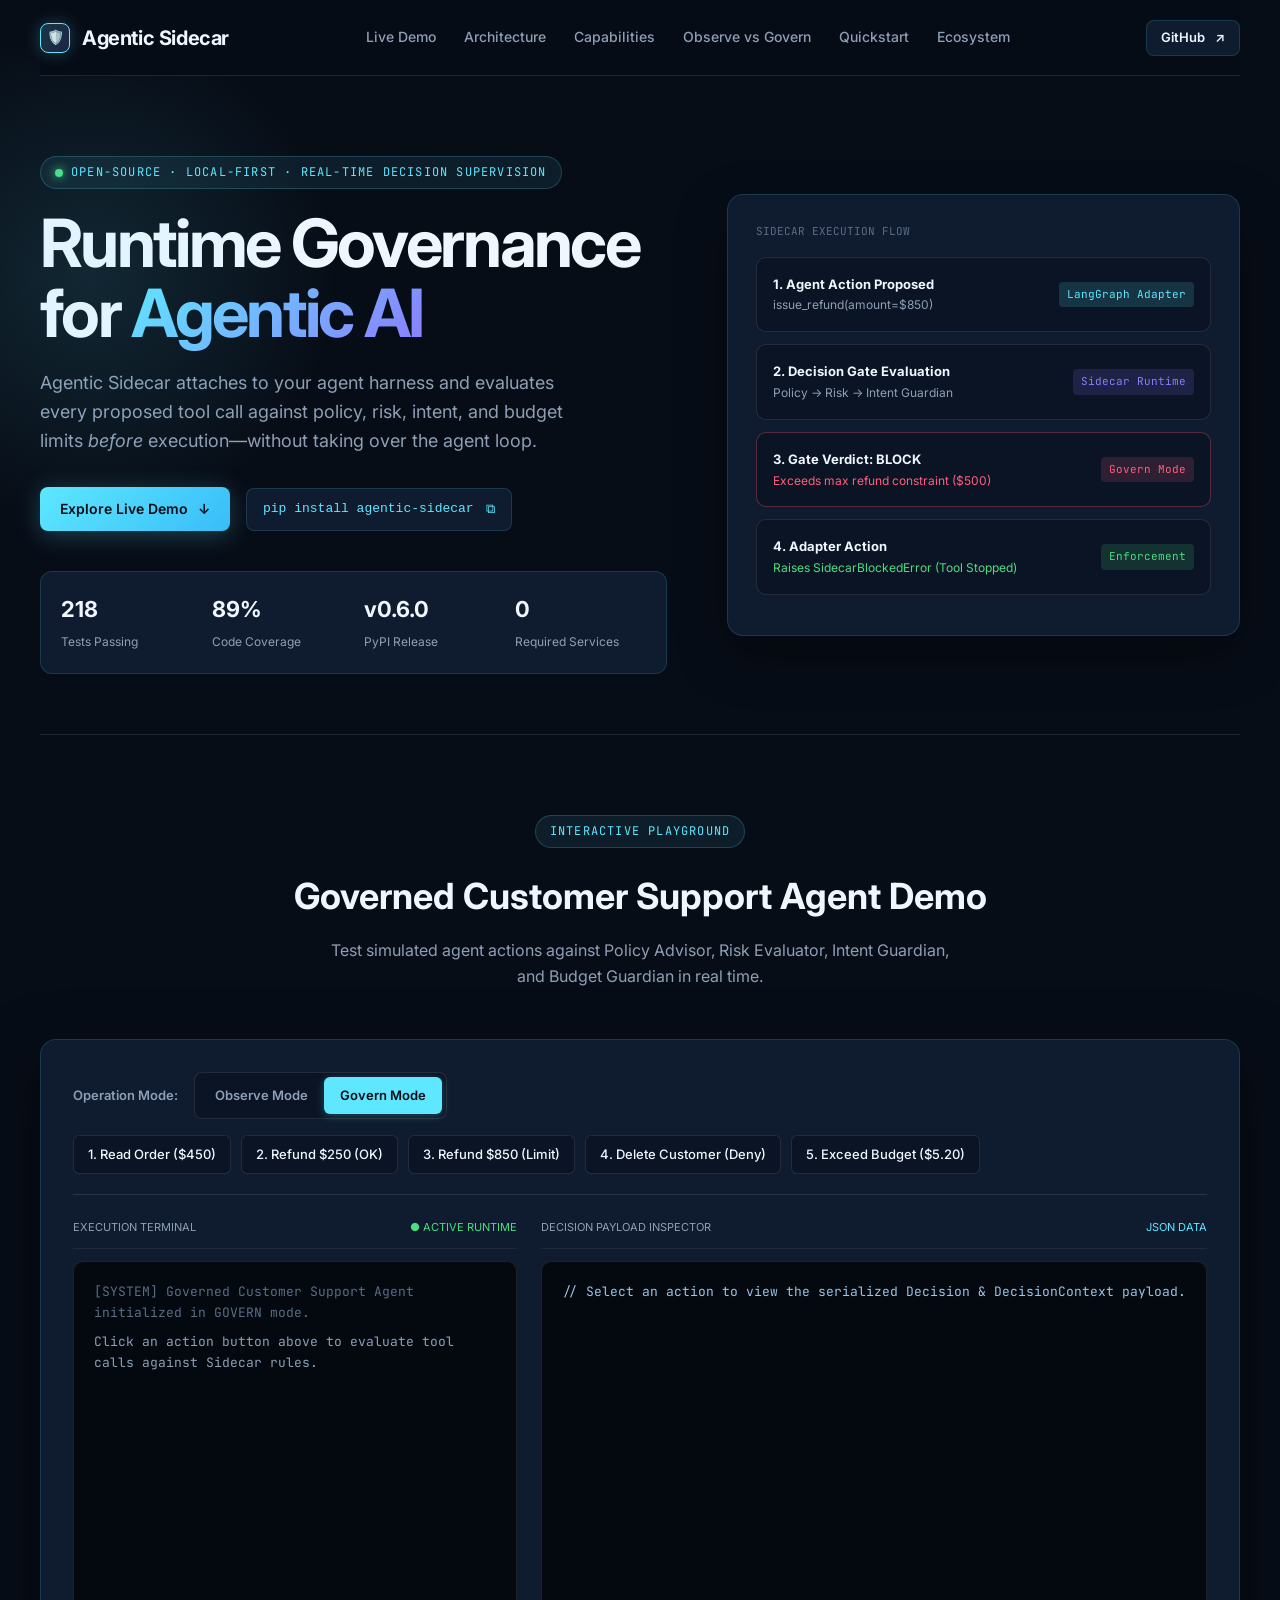
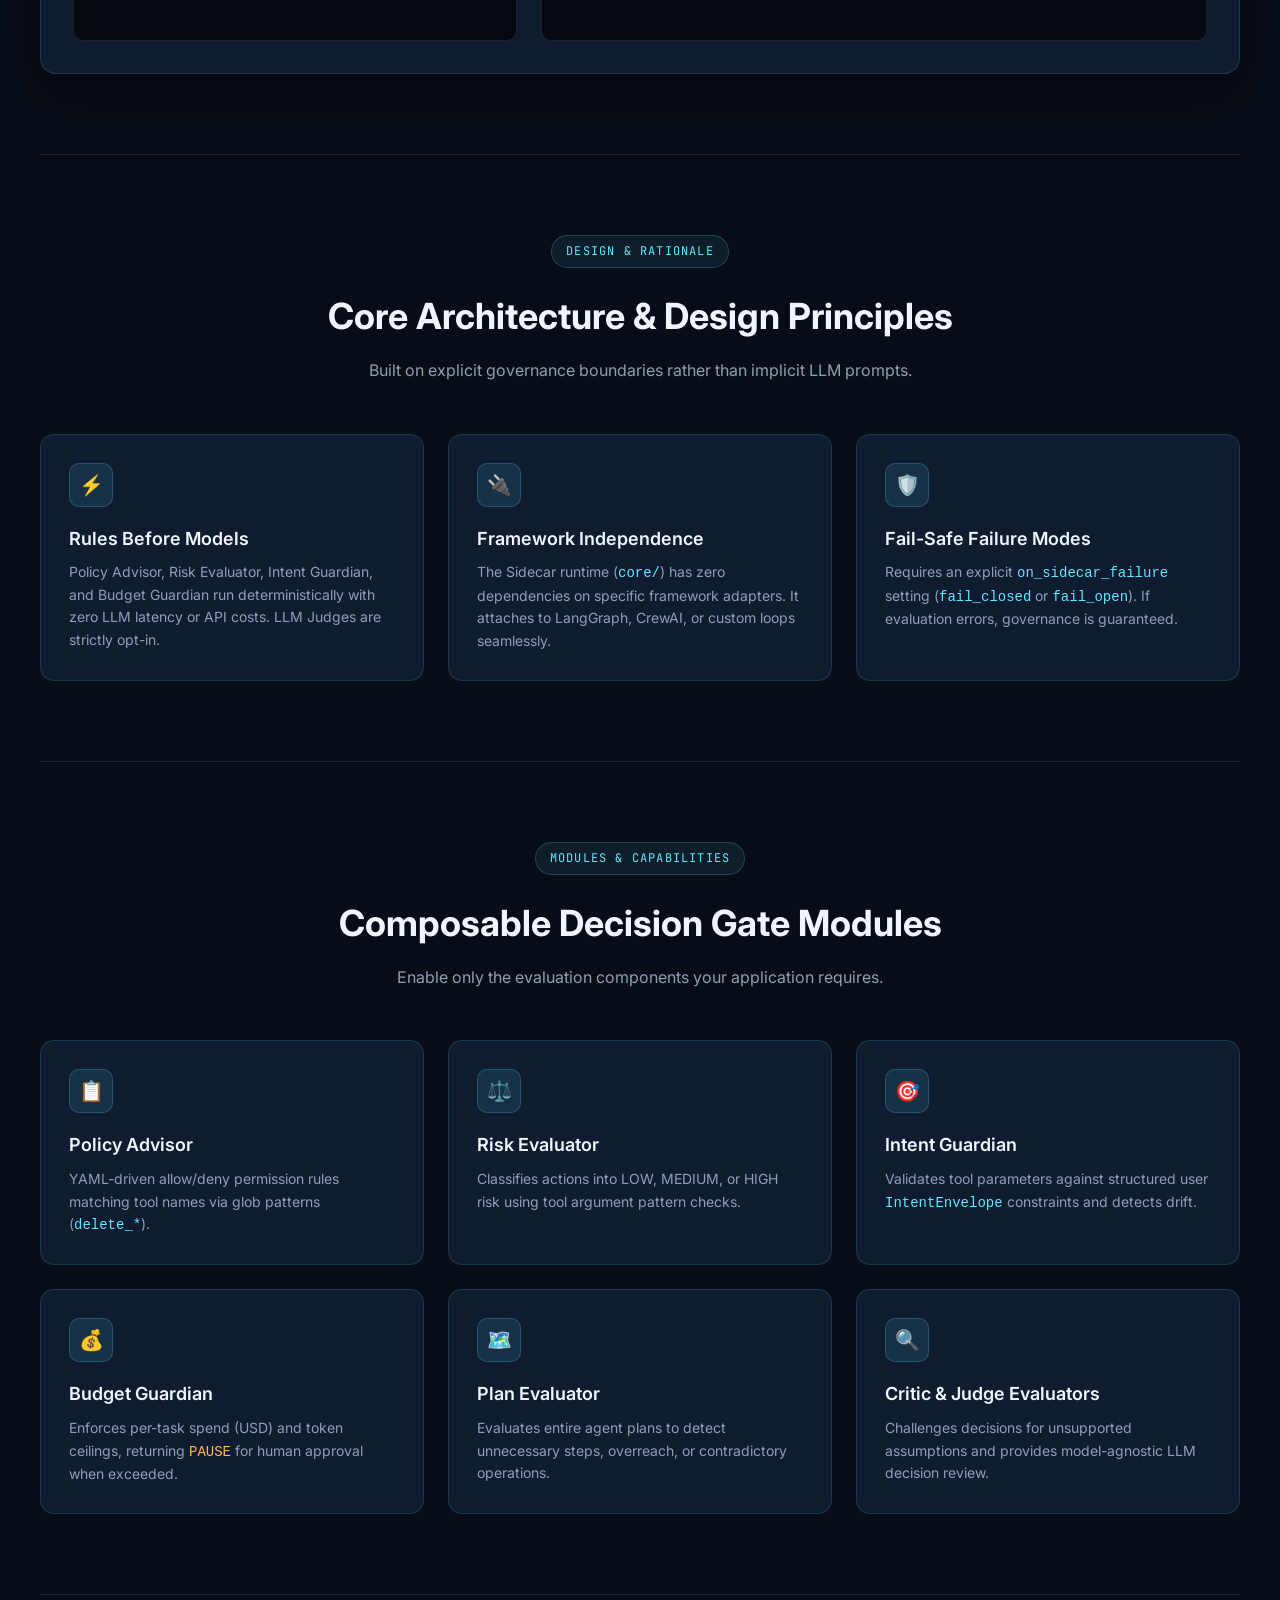
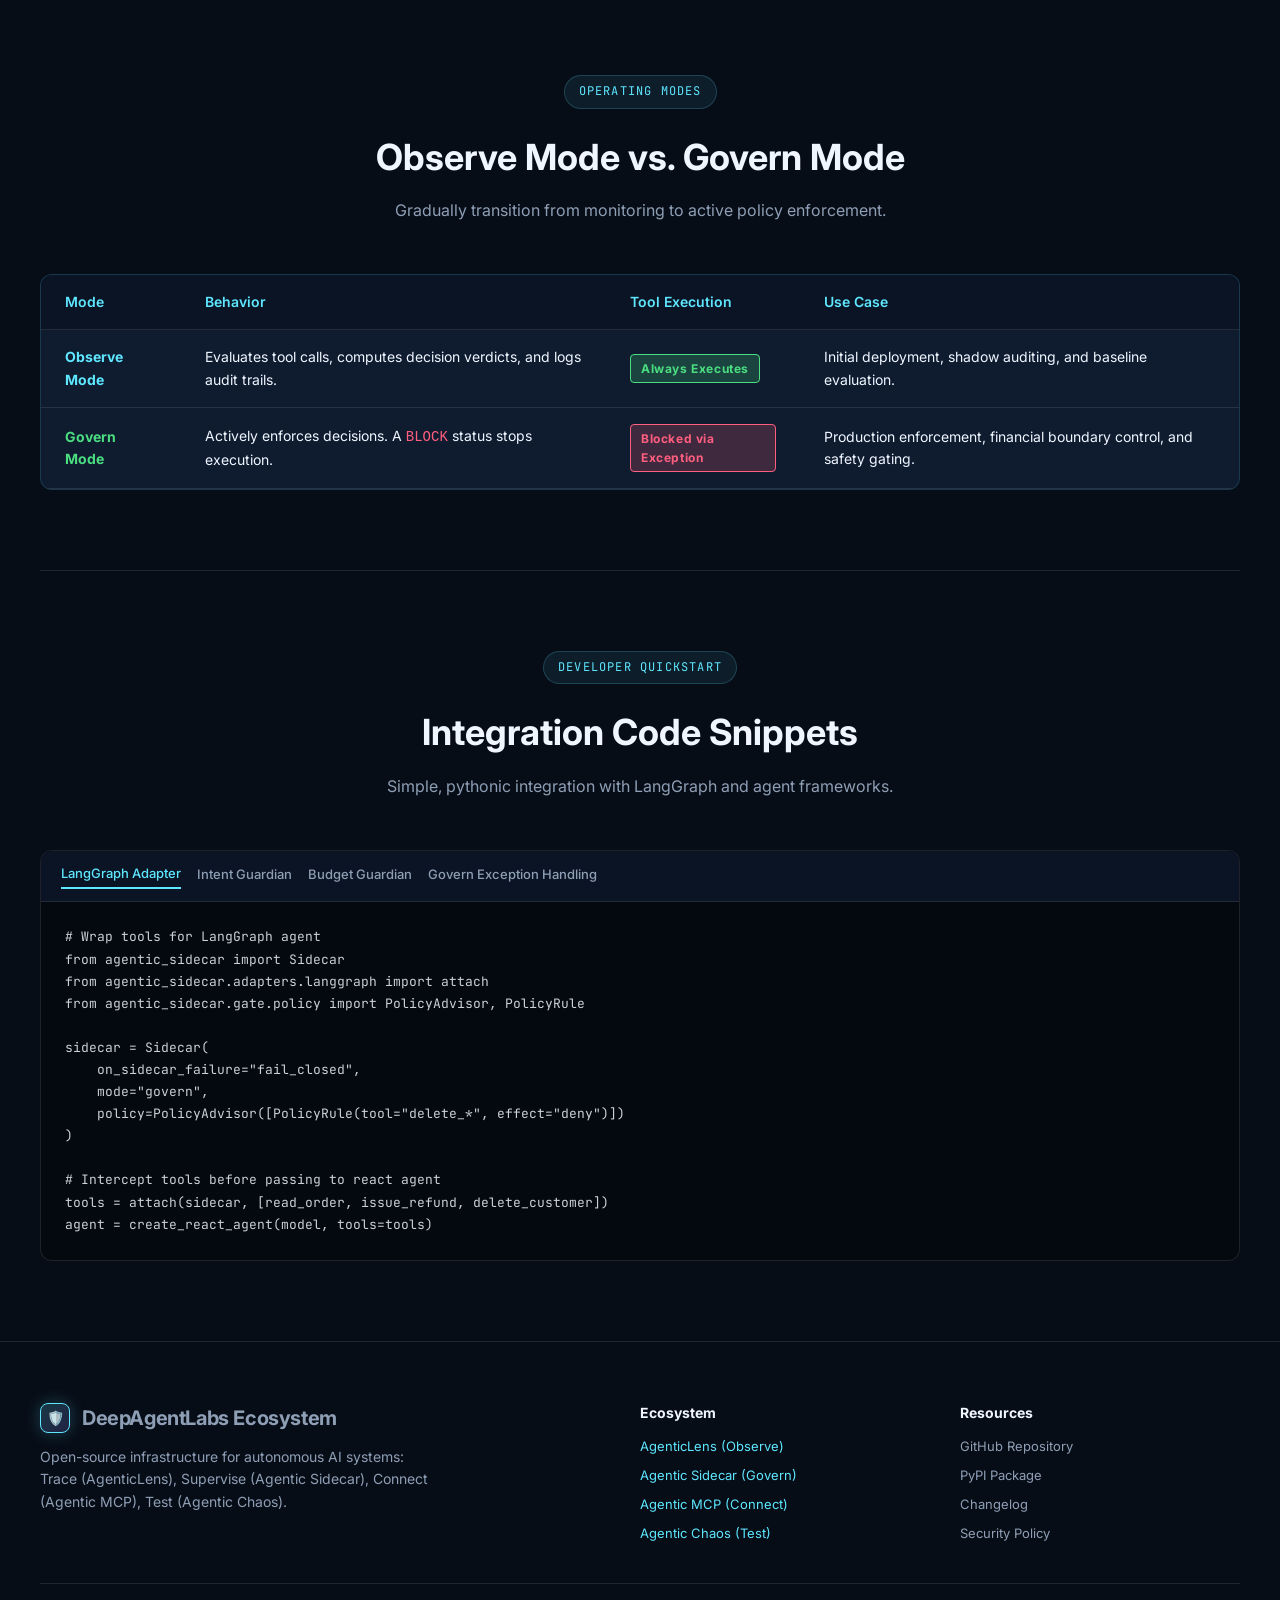
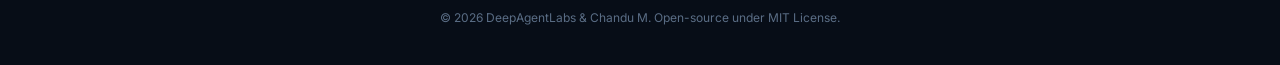
==== index.html @ 5676b648 "Add Governed Customer Support Agent use case and GitHub Pages interactive site" ====
<!DOCTYPE html>
<html lang="en">
<head>
  <meta charset="utf-8">
  <meta name="viewport" content="width=device-width, initial-scale=1">
  <meta name="description" content="Companion intelligence and real-time decision supervision layer for autonomous AI agents.">
  <meta property="og:title" content="Agentic Sidecar — Runtime Governance for AI Agents">
  <meta property="og:description" content="Evaluate agent decisions against policy, risk, intent, and budget limits before execution.">
  <title>Agentic Sidecar — Runtime Governance for AI Agents</title>
  <link rel="preconnect" href="https://fonts.googleapis.com">
  <link rel="preconnect" href="https://fonts.gstatic.com" crossorigin>
  <link href="https://fonts.googleapis.com/css2?family=Inter:wght@400;500;600;700;800&family=JetBrains+Mono:wght@400;500;600&display=swap" rel="stylesheet">
  <link rel="stylesheet" href="site.css">
</head>
<body>

  <!-- Navigation Bar -->
  <header class="nav shell">
    <a class="brand" href="#top">
      <span class="brand-mark"></span>
      Agentic Sidecar
    </a>
    <nav class="nav-links" aria-label="Main navigation">
      <a href="#playground">Live Demo</a>
      <a href="#architecture">Architecture</a>
      <a href="#modules">Capabilities</a>
      <a href="#modes">Observe vs Govern</a>
      <a href="#quickstart">Quickstart</a>
      <a href="#ecosystem">Ecosystem</a>
    </nav>
    <a class="button button-small button-ghost" href="https://github.com/CHANDU-M05/agentic-sidecar" target="_blank" rel="noopener">
      GitHub <span>↗</span>
    </a>
  </header>

  <!-- Hero Section -->
  <section class="hero shell" id="top">
    <div class="hero-copy">
      <div class="eyebrow">
        <span class="live-dot"></span> Open-source · Local-first · Real-time Decision Supervision
      </div>
      <h1>Runtime Governance for <span>Agentic AI</span></h1>
      <p class="hero-lead">
        Agentic Sidecar attaches to your agent harness and evaluates every proposed tool call against policy, risk, intent, and budget limits <em>before</em> execution—without taking over the agent loop.
      </p>
      <div class="hero-actions">
        <a class="button button-primary" href="#playground">Explore Live Demo <span>↓</span></a>
        <button class="copy-command" id="copy-install" title="Copy install command">
          <code>pip install agentic-sidecar</code>
          <span>⧉</span>
        </button>
      </div>
      <div class="hero-stats">
        <div class="stat-item">
          <strong>218</strong>
          <span>Tests Passing</span>
        </div>
        <div class="stat-item">
          <strong>89%</strong>
          <span>Code Coverage</span>
        </div>
        <div class="stat-item">
          <strong>v0.6.0</strong>
          <span>PyPI Release</span>
        </div>
        <div class="stat-item">
          <strong>0</strong>
          <span>Required Services</span>
        </div>
      </div>
    </div>

    <!-- Hero Architecture Box -->
    <div class="hero-visual" aria-label="Sidecar Decision Pipeline">
      <div style="font-size: 11px; text-transform: uppercase; color: var(--text-dim); margin-bottom: 16px; font-family: var(--font-mono);">
        Sidecar Execution Flow
      </div>
      <div class="pipeline-box">
        <div><strong>1. Agent Action Proposed</strong><br><span style="color: var(--text-muted); font-size: 12px;">issue_refund(amount=$850)</span></div>
        <span class="tag tag-blue">LangGraph Adapter</span>
      </div>
      <div class="pipeline-box">
        <div><strong>2. Decision Gate Evaluation</strong><br><span style="color: var(--text-muted); font-size: 12px;">Policy → Risk → Intent Guardian</span></div>
        <span class="tag tag-purple">Sidecar Runtime</span>
      </div>
      <div class="pipeline-box" style="border-color: rgba(255,94,126,0.3);">
        <div><strong>3. Gate Verdict: BLOCK</strong><br><span style="color: var(--red); font-size: 12px;">Exceeds max refund constraint ($500)</span></div>
        <span class="tag tag-red">Govern Mode</span>
      </div>
      <div class="pipeline-box">
        <div><strong>4. Adapter Action</strong><br><span style="color: var(--green); font-size: 12px;">Raises SidecarBlockedError (Tool Stopped)</span></div>
        <span class="tag tag-green">Enforcement</span>
      </div>
    </div>
  </section>

  <!-- Interactive Demo Section -->
  <section class="section shell" id="playground">
    <div class="section-header">
      <div class="eyebrow">Interactive Playground</div>
      <h2 class="section-title">Governed Customer Support Agent Demo</h2>
      <p class="section-subtitle">Test simulated agent actions against Policy Advisor, Risk Evaluator, Intent Guardian, and Budget Guardian in real time.</p>
    </div>

    <div class="demo-card">
      <div class="demo-controls">
        <div>
          <span style="font-size: 13px; font-weight: 600; color: var(--text-muted); margin-right: 12px;">Operation Mode:</span>
          <div class="mode-toggle">
            <button class="mode-btn" id="mode-observe">Observe Mode</button>
            <button class="mode-btn active" id="mode-govern">Govern Mode</button>
          </div>
        </div>
        <div class="action-buttons">
          <button class="act-btn" data-action="read_order">1. Read Order ($450)</button>
          <button class="act-btn" data-action="refund_250">2. Refund $250 (OK)</button>
          <button class="act-btn" data-action="refund_850">3. Refund $850 (Limit)</button>
          <button class="act-btn" data-action="delete_customer">4. Delete Customer (Deny)</button>
          <button class="act-btn" data-action="over_budget">5. Exceed Budget ($5.20)</button>
        </div>
      </div>

      <div class="demo-grid">
        <!-- Console Output -->
        <div>
          <div class="console-header">
            <span>Execution Terminal</span>
            <span style="color: var(--green);">● Active Runtime</span>
          </div>
          <div class="console-box" id="demo-console">
            <div style="color: var(--text-dim); margin-bottom: 8px;">[SYSTEM] Governed Customer Support Agent initialized in GOVERN mode.</div>
            <div style="color: var(--text-muted); margin-bottom: 8px;">Click an action button above to evaluate tool calls against Sidecar rules.</div>
          </div>
        </div>

        <!-- JSON Context Inspector -->
        <div>
          <div class="console-header">
            <span>Decision Payload Inspector</span>
            <span style="color: var(--cyan);">JSON Data</span>
          </div>
          <pre class="console-box" id="json-console" style="color: #9ec1e6;">// Select an action to view the serialized Decision & DecisionContext payload.</pre>
        </div>
      </div>
    </div>
  </section>

  <!-- Architecture Section -->
  <section class="section shell" id="architecture">
    <div class="section-header">
      <div class="eyebrow">Design & Rationale</div>
      <h2 class="section-title">Core Architecture & Design Principles</h2>
      <p class="section-subtitle">Built on explicit governance boundaries rather than implicit LLM prompts.</p>
    </div>

    <div class="grid-3">
      <div class="feature-card">
        <div class="card-icon">⚡</div>
        <h3>Rules Before Models</h3>
        <p>Policy Advisor, Risk Evaluator, Intent Guardian, and Budget Guardian run deterministically with zero LLM latency or API costs. LLM Judges are strictly opt-in.</p>
      </div>

      <div class="feature-card">
        <div class="card-icon">🔌</div>
        <h3>Framework Independence</h3>
        <p>The Sidecar runtime (<code style="color:var(--cyan)">core/</code>) has zero dependencies on specific framework adapters. It attaches to LangGraph, CrewAI, or custom loops seamlessly.</p>
      </div>

      <div class="feature-card">
        <div class="card-icon">🛡️</div>
        <h3>Fail-Safe Failure Modes</h3>
        <p>Requires an explicit <code style="color:var(--cyan)">on_sidecar_failure</code> setting (<code style="color:var(--cyan)">fail_closed</code> or <code style="color:var(--cyan)">fail_open</code>). If evaluation errors, governance is guaranteed.</p>
      </div>
    </div>
  </section>

  <!-- Capabilities Section -->
  <section class="section shell" id="modules">
    <div class="section-header">
      <div class="eyebrow">Modules & Capabilities</div>
      <h2 class="section-title">Composable Decision Gate Modules</h2>
      <p class="section-subtitle">Enable only the evaluation components your application requires.</p>
    </div>

    <div class="grid-3">
      <div class="feature-card">
        <div class="card-icon">📋</div>
        <h3>Policy Advisor</h3>
        <p>YAML-driven allow/deny permission rules matching tool names via glob patterns (<code style="color:var(--cyan)">delete_*</code>).</p>
      </div>

      <div class="feature-card">
        <div class="card-icon">⚖️</div>
        <h3>Risk Evaluator</h3>
        <p>Classifies actions into LOW, MEDIUM, or HIGH risk using tool argument pattern checks.</p>
      </div>

      <div class="feature-card">
        <div class="card-icon">🎯</div>
        <h3>Intent Guardian</h3>
        <p>Validates tool parameters against structured user <code style="color:var(--cyan)">IntentEnvelope</code> constraints and detects drift.</p>
      </div>

      <div class="feature-card">
        <div class="card-icon">💰</div>
        <h3>Budget Guardian</h3>
        <p>Enforces per-task spend (USD) and token ceilings, returning <code style="color:var(--amber)">PAUSE</code> for human approval when exceeded.</p>
      </div>

      <div class="feature-card">
        <div class="card-icon">🗺️</div>
        <h3>Plan Evaluator</h3>
        <p>Evaluates entire agent plans to detect unnecessary steps, overreach, or contradictory operations.</p>
      </div>

      <div class="feature-card">
        <div class="card-icon">🔍</div>
        <h3>Critic & Judge Evaluators</h3>
        <p>Challenges decisions for unsupported assumptions and provides model-agnostic LLM decision review.</p>
      </div>
    </div>
  </section>

  <!-- Observe vs Govern Modes -->
  <section class="section shell" id="modes">
    <div class="section-header">
      <div class="eyebrow">Operating Modes</div>
      <h2 class="section-title">Observe Mode vs. Govern Mode</h2>
      <p class="section-subtitle">Gradually transition from monitoring to active policy enforcement.</p>
    </div>

    <div class="table-wrapper">
      <table>
        <thead>
          <tr>
            <th>Mode</th>
            <th>Behavior</th>
            <th>Tool Execution</th>
            <th>Use Case</th>
          </tr>
        </thead>
        <tbody>
          <tr>
            <td><strong style="color: var(--cyan);">Observe Mode</strong></td>
            <td>Evaluates tool calls, computes decision verdicts, and logs audit trails.</td>
            <td><span class="verdict-badge badge-allow">Always Executes</span></td>
            <td>Initial deployment, shadow auditing, and baseline evaluation.</td>
          </tr>
          <tr>
            <td><strong style="color: var(--green);">Govern Mode</strong></td>
            <td>Actively enforces decisions. A <code style="color:var(--red)">BLOCK</code> status stops execution.</td>
            <td><span class="verdict-badge badge-block">Blocked via Exception</span></td>
            <td>Production enforcement, financial boundary control, and safety gating.</td>
          </tr>
        </tbody>
      </table>
    </div>
  </section>

  <!-- Quickstart & API Code -->
  <section class="section shell" id="quickstart">
    <div class="section-header">
      <div class="eyebrow">Developer Quickstart</div>
      <h2 class="section-title">Integration Code Snippets</h2>
      <p class="section-subtitle">Simple, pythonic integration with LangGraph and agent frameworks.</p>
    </div>

    <div class="code-box">
      <div class="code-header">
        <button class="tab-btn active" data-tab="langgraph">LangGraph Adapter</button>
        <button class="tab-btn" data-tab="intent">Intent Guardian</button>
        <button class="tab-btn" data-tab="budget">Budget Guardian</button>
        <button class="tab-btn" data-tab="govern">Govern Exception Handling</button>
      </div>
      <pre class="code-content" id="code-display"># Wrap tools for LangGraph agent
from agentic_sidecar import Sidecar
from agentic_sidecar.adapters.langgraph import attach
from agentic_sidecar.gate.policy import PolicyAdvisor, PolicyRule

sidecar = Sidecar(
    on_sidecar_failure="fail_closed",
    mode="govern",
    policy=PolicyAdvisor([PolicyRule(tool="delete_*", effect="deny")])
)

# Intercept tools before passing to react agent
tools = attach(sidecar, [read_order, issue_refund, delete_customer])
agent = create_react_agent(model, tools=tools)</pre>
    </div>
  </section>

  <!-- DeepAgentLabs Ecosystem & Footer -->
  <footer id="ecosystem">
    <div class="shell">
      <div class="footer-grid">
        <div>
          <div class="brand" style="margin-bottom: 12px;">
            <span class="brand-mark"></span> DeepAgentLabs Ecosystem
          </div>
          <p style="color: var(--text-muted); font-size: 14px; max-width: 400px;">
            Open-source infrastructure for autonomous AI systems: Trace (AgenticLens), Supervise (Agentic Sidecar), Connect (Agentic MCP), Test (Agentic Chaos).
          </p>
        </div>
        <div>
          <h4 style="color: var(--text); margin-bottom: 12px;">Ecosystem</h4>
          <ul style="list-style: none; display: grid; gap: 8px; font-size: 13px;">
            <li><a href="https://github.com/DeepAgentLabs/agenticlens" style="color: var(--cyan);">AgenticLens (Observe)</a></li>
            <li><a href="https://github.com/DeepAgentLabs/agentic-sidecar" style="color: var(--cyan);">Agentic Sidecar (Govern)</a></li>
            <li><a href="https://github.com/DeepAgentLabs/mcp-server" style="color: var(--cyan);">Agentic MCP (Connect)</a></li>
            <li><a href="https://github.com/DeepAgentLabs/agentic-chaos" style="color: var(--cyan);">Agentic Chaos (Test)</a></li>
          </ul>
        </div>
        <div>
          <h4 style="color: var(--text); margin-bottom: 12px;">Resources</h4>
          <ul style="list-style: none; display: grid; gap: 8px; font-size: 13px;">
            <li><a href="https://github.com/CHANDU-M05/agentic-sidecar">GitHub Repository</a></li>
            <li><a href="https://pypi.org/project/agentic-sidecar/">PyPI Package</a></li>
            <li><a href="https://github.com/CHANDU-M05/agentic-sidecar/blob/main/CHANGELOG.md">Changelog</a></li>
            <li><a href="https://github.com/CHANDU-M05/agentic-sidecar/blob/main/SECURITY.md">Security Policy</a></li>
          </ul>
        </div>
      </div>
      <div style="border-top: 1px solid var(--line); padding-top: 24px; text-align: center; font-size: 12px; color: var(--text-dim);">
        © 2026 DeepAgentLabs & Chandu M. Open-source under MIT License.
      </div>
    </div>
  </footer>

  <script src="site.js"></script>
</body>
</html>
---- site.css ----
:root {
  --bg: #070d17;
  --bg-subtle: #0b1424;
  --panel: #0f1c30;
  --panel-hover: #15253f;
  --panel-border: rgba(94, 231, 255, 0.14);
  --line: rgba(255, 255, 255, 0.1);
  --text: #f0f6ff;
  --text-muted: #8e9fb5;
  --text-dim: #5a6d85;
  
  --cyan: #5ee7ff;
  --violet: #8b7cff;
  --green: #4ade80;
  --red: #ff5e7e;
  --amber: #ffb84d;
  
  --cyan-glow: rgba(94, 231, 255, 0.25);
  --green-glow: rgba(74, 222, 128, 0.25);
  --red-glow: rgba(255, 94, 126, 0.25);
  --amber-glow: rgba(255, 184, 77, 0.25);

  --font-sans: 'Inter', -apple-system, BlinkMacSystemFont, "Segoe UI", Roboto, sans-serif;
  --font-mono: 'JetBrains Mono', 'Fira Code', Consolas, monospace;
}

* { box-sizing: border-box; margin: 0; padding: 0; }
html { scroll-behavior: smooth; }
body {
  background: var(--bg);
  color: var(--text);
  font-family: var(--font-sans);
  line-height: 1.6;
  overflow-x: hidden;
}

a { color: inherit; text-decoration: none; }
button { font: inherit; cursor: pointer; border: none; background: none; }

.shell {
  width: min(1200px, calc(100% - 40px));
  margin-inline: auto;
}

/* Header & Navigation */
.nav {
  height: 76px;
  display: flex;
  align-items: center;
  justify-content: space-between;
  position: sticky;
  top: 0;
  z-index: 100;
  backdrop-filter: blur(16px);
  background: rgba(7, 13, 23, 0.82);
  border-bottom: 1px solid var(--line);
}

.brand {
  display: inline-flex;
  align-items: center;
  gap: 12px;
  font-size: 20px;
  font-weight: 700;
  letter-spacing: -0.02em;
}

.brand-mark {
  width: 30px;
  height: 30px;
  display: grid;
  place-items: center;
  position: relative;
  background: linear-gradient(135deg, rgba(94,231,255,0.2), rgba(139,124,255,0.2));
  border-radius: 8px;
  border: 1px solid var(--cyan);
  box-shadow: 0 0 16px var(--cyan-glow);
}

.brand-mark::after {
  content: '🛡️';
  font-size: 14px;
}

.nav-links {
  display: flex;
  gap: 28px;
  color: var(--text-muted);
  font-size: 14px;
  font-weight: 500;
}
.nav-links a { transition: color 0.2s; }
.nav-links a:hover { color: var(--cyan); }

.button {
  border: 1px solid var(--panel-border);
  border-radius: 8px;
  min-height: 44px;
  padding: 0 20px;
  display: inline-flex;
  align-items: center;
  justify-content: center;
  gap: 10px;
  font-weight: 600;
  font-size: 14px;
  transition: all 0.2s ease;
}
.button:hover {
  transform: translateY(-2px);
  border-color: var(--cyan);
  box-shadow: 0 4px 20px rgba(94, 231, 255, 0.15);
}
.button-small { min-height: 36px; padding: 0 14px; font-size: 13px; }
.button-primary {
  color: #050b14;
  background: linear-gradient(135deg, var(--cyan), #38bdf8);
  border: none;
  box-shadow: 0 4px 24px var(--cyan-glow);
}
.button-ghost { background: var(--panel); color: var(--text); }

/* Hero Section */
.hero {
  padding-block: 80px 60px;
  display: grid;
  grid-template-columns: 1.1fr 0.9fr;
  gap: 60px;
  align-items: center;
  position: relative;
}

.hero::before {
  content: "";
  position: absolute;
  width: 500px;
  height: 500px;
  left: -200px;
  top: -50px;
  background: radial-gradient(circle, rgba(94, 231, 255, 0.12) 0%, transparent 70%);
  pointer-events: none;
}

.eyebrow {
  display: inline-flex;
  align-items: center;
  gap: 8px;
  color: var(--cyan);
  font-family: var(--font-mono);
  font-size: 12px;
  letter-spacing: 0.1em;
  text-transform: uppercase;
  background: rgba(94, 231, 255, 0.08);
  padding: 6px 14px;
  border-radius: 20px;
  border: 1px solid rgba(94, 231, 255, 0.2);
  margin-bottom: 20px;
}

.live-dot {
  width: 8px;
  height: 8px;
  border-radius: 50%;
  background: var(--green);
  box-shadow: 0 0 10px var(--green);
}

h1 {
  font-size: clamp(42px, 5.2vw, 68px);
  line-height: 1.05;
  letter-spacing: -0.04em;
  font-weight: 700;
  margin-bottom: 20px;
}

h1 span {
  background: linear-gradient(135deg, var(--cyan), var(--violet));
  -webkit-background-clip: text;
  -webkit-text-fill-color: transparent;
}

.hero-lead {
  font-size: 18px;
  color: var(--text-muted);
  margin-bottom: 32px;
  max-width: 560px;
}

.hero-actions {
  display: flex;
  align-items: center;
  gap: 16px;
  margin-bottom: 40px;
  flex-wrap: wrap;
}

.copy-command {
  background: var(--panel);
  border: 1px solid var(--panel-border);
  border-radius: 8px;
  padding: 10px 16px;
  display: inline-flex;
  align-items: center;
  gap: 12px;
  font-family: var(--font-mono);
  font-size: 13px;
  color: var(--cyan);
  transition: all 0.2s;
}
.copy-command:hover {
  background: var(--panel-hover);
  border-color: var(--cyan);
}

.hero-stats {
  display: grid;
  grid-template-columns: repeat(4, 1fr);
  gap: 20px;
  padding: 20px;
  background: var(--panel);
  border: 1px solid var(--panel-border);
  border-radius: 12px;
}

.stat-item strong {
  display: block;
  font-size: 22px;
  font-weight: 700;
  color: var(--text);
}
.stat-item span {
  font-size: 12px;
  color: var(--text-muted);
}

/* Hero Visual Diagram */
.hero-visual {
  background: var(--panel);
  border: 1px solid var(--panel-border);
  border-radius: 16px;
  padding: 28px;
  box-shadow: 0 20px 50px rgba(0, 0, 0, 0.4);
  position: relative;
}

.pipeline-box {
  background: var(--bg-subtle);
  border: 1px solid var(--line);
  border-radius: 10px;
  padding: 16px;
  margin-bottom: 12px;
  display: flex;
  align-items: center;
  justify-content: space-between;
  font-size: 13px;
}

.pipeline-box .tag {
  font-family: var(--font-mono);
  font-size: 11px;
  padding: 4px 8px;
  border-radius: 4px;
}
.tag-blue { background: rgba(94, 231, 255, 0.15); color: var(--cyan); }
.tag-green { background: rgba(74, 222, 128, 0.15); color: var(--green); }
.tag-red { background: rgba(255, 94, 126, 0.15); color: var(--red); }
.tag-purple { background: rgba(139, 124, 255, 0.15); color: var(--violet); }

/* Interactive Demo Section */
.section { padding-block: 80px; border-top: 1px solid var(--line); }
.section-header { text-align: center; margin-bottom: 50px; }
.section-title { font-size: 36px; font-weight: 700; margin-bottom: 12px; }
.section-subtitle { color: var(--text-muted); font-size: 16px; max-width: 640px; margin-inline: auto; }

.demo-card {
  background: var(--panel);
  border: 1px solid var(--panel-border);
  border-radius: 16px;
  padding: 32px;
  box-shadow: 0 20px 60px rgba(0,0,0,0.5);
}

.demo-controls {
  display: flex;
  justify-content: space-between;
  align-items: center;
  margin-bottom: 24px;
  flex-wrap: wrap;
  gap: 16px;
  padding-bottom: 20px;
  border-bottom: 1px solid var(--line);
}

.mode-toggle {
  display: inline-flex;
  background: var(--bg-subtle);
  padding: 4px;
  border-radius: 8px;
  border: 1px solid var(--line);
}

.mode-btn {
  padding: 8px 16px;
  font-size: 13px;
  font-weight: 600;
  border-radius: 6px;
  color: var(--text-muted);
  transition: all 0.2s;
}
.mode-btn.active {
  background: var(--cyan);
  color: #050b14;
  box-shadow: 0 2px 10px var(--cyan-glow);
}

.action-buttons {
  display: flex;
  gap: 10px;
  flex-wrap: wrap;
}

.act-btn {
  background: var(--bg-subtle);
  border: 1px solid var(--line);
  color: var(--text);
  padding: 8px 14px;
  border-radius: 6px;
  font-size: 13px;
  font-weight: 500;
  transition: all 0.2s;
}
.act-btn:hover {
  border-color: var(--cyan);
  background: var(--panel-hover);
}

.demo-grid {
  display: grid;
  grid-template-columns: 1fr 1fr;
  gap: 24px;
}

.console-box {
  background: #04080f;
  border: 1px solid var(--line);
  border-radius: 10px;
  padding: 20px;
  font-family: var(--font-mono);
  font-size: 13px;
  height: 380px;
  overflow-y: auto;
}

.console-header {
  display: flex;
  justify-content: space-between;
  align-items: center;
  padding-bottom: 12px;
  margin-bottom: 12px;
  border-bottom: 1px solid rgba(255,255,255,0.06);
  color: var(--text-muted);
  font-size: 11px;
  text-transform: uppercase;
}

.verdict-badge {
  display: inline-block;
  padding: 4px 10px;
  border-radius: 4px;
  font-weight: 700;
  font-size: 12px;
  letter-spacing: 0.05em;
}
.badge-allow { background: rgba(74, 222, 128, 0.2); color: var(--green); border: 1px solid var(--green); }
.badge-block { background: rgba(255, 94, 126, 0.2); color: var(--red); border: 1px solid var(--red); }
.badge-pause { background: rgba(255, 184, 77, 0.2); color: var(--amber); border: 1px solid var(--amber); }

/* Modules Cards Grid */
.grid-3 {
  display: grid;
  grid-template-columns: repeat(auto-fit, minmax(320px, 1fr));
  gap: 24px;
}

.feature-card {
  background: var(--panel);
  border: 1px solid var(--panel-border);
  border-radius: 14px;
  padding: 28px;
  transition: all 0.2s ease;
}
.feature-card:hover {
  transform: translateY(-4px);
  border-color: var(--cyan);
  box-shadow: 0 12px 30px rgba(0,0,0,0.4);
}

.card-icon {
  width: 44px;
  height: 44px;
  background: rgba(94, 231, 255, 0.1);
  border-radius: 10px;
  display: grid;
  place-items: center;
  font-size: 20px;
  margin-bottom: 18px;
  border: 1px solid rgba(94, 231, 255, 0.2);
}

.feature-card h3 { font-size: 18px; font-weight: 600; margin-bottom: 8px; }
.feature-card p { font-size: 14px; color: var(--text-muted); }

/* Code Tabs & Snippets */
.code-box {
  background: #04080f;
  border: 1px solid var(--line);
  border-radius: 12px;
  overflow: hidden;
}
.code-header {
  background: var(--bg-subtle);
  padding: 12px 20px;
  display: flex;
  gap: 16px;
  border-bottom: 1px solid var(--line);
}
.tab-btn {
  font-size: 13px;
  color: var(--text-muted);
  font-weight: 500;
  padding-bottom: 4px;
}
.tab-btn.active {
  color: var(--cyan);
  border-bottom: 2px solid var(--cyan);
}
.code-content {
  padding: 24px;
  font-family: var(--font-mono);
  font-size: 13px;
  line-height: 1.7;
  color: #c9d1d9;
  overflow-x: auto;
}

/* Comparison Table */
.table-wrapper {
  overflow-x: auto;
  background: var(--panel);
  border: 1px solid var(--panel-border);
  border-radius: 12px;
}

table {
  width: 100%;
  border-collapse: collapse;
  text-align: left;
  font-size: 14px;
}

th, td {
  padding: 16px 24px;
  border-bottom: 1px solid var(--line);
}
th { background: var(--bg-subtle); color: var(--cyan); font-weight: 600; }

/* Footer */
footer {
  padding-block: 60px 40px;
  border-top: 1px solid var(--line);
  color: var(--text-muted);
  font-size: 14px;
}

.footer-grid {
  display: grid;
  grid-template-columns: 2fr 1fr 1fr;
  gap: 40px;
  margin-bottom: 40px;
}

/* Responsive adjustments */
@media (max-width: 900px) {
  .hero { grid-template-columns: 1fr; gap: 40px; }
  .demo-grid { grid-template-columns: 1fr; }
  .footer-grid { grid-template-columns: 1fr; }
}
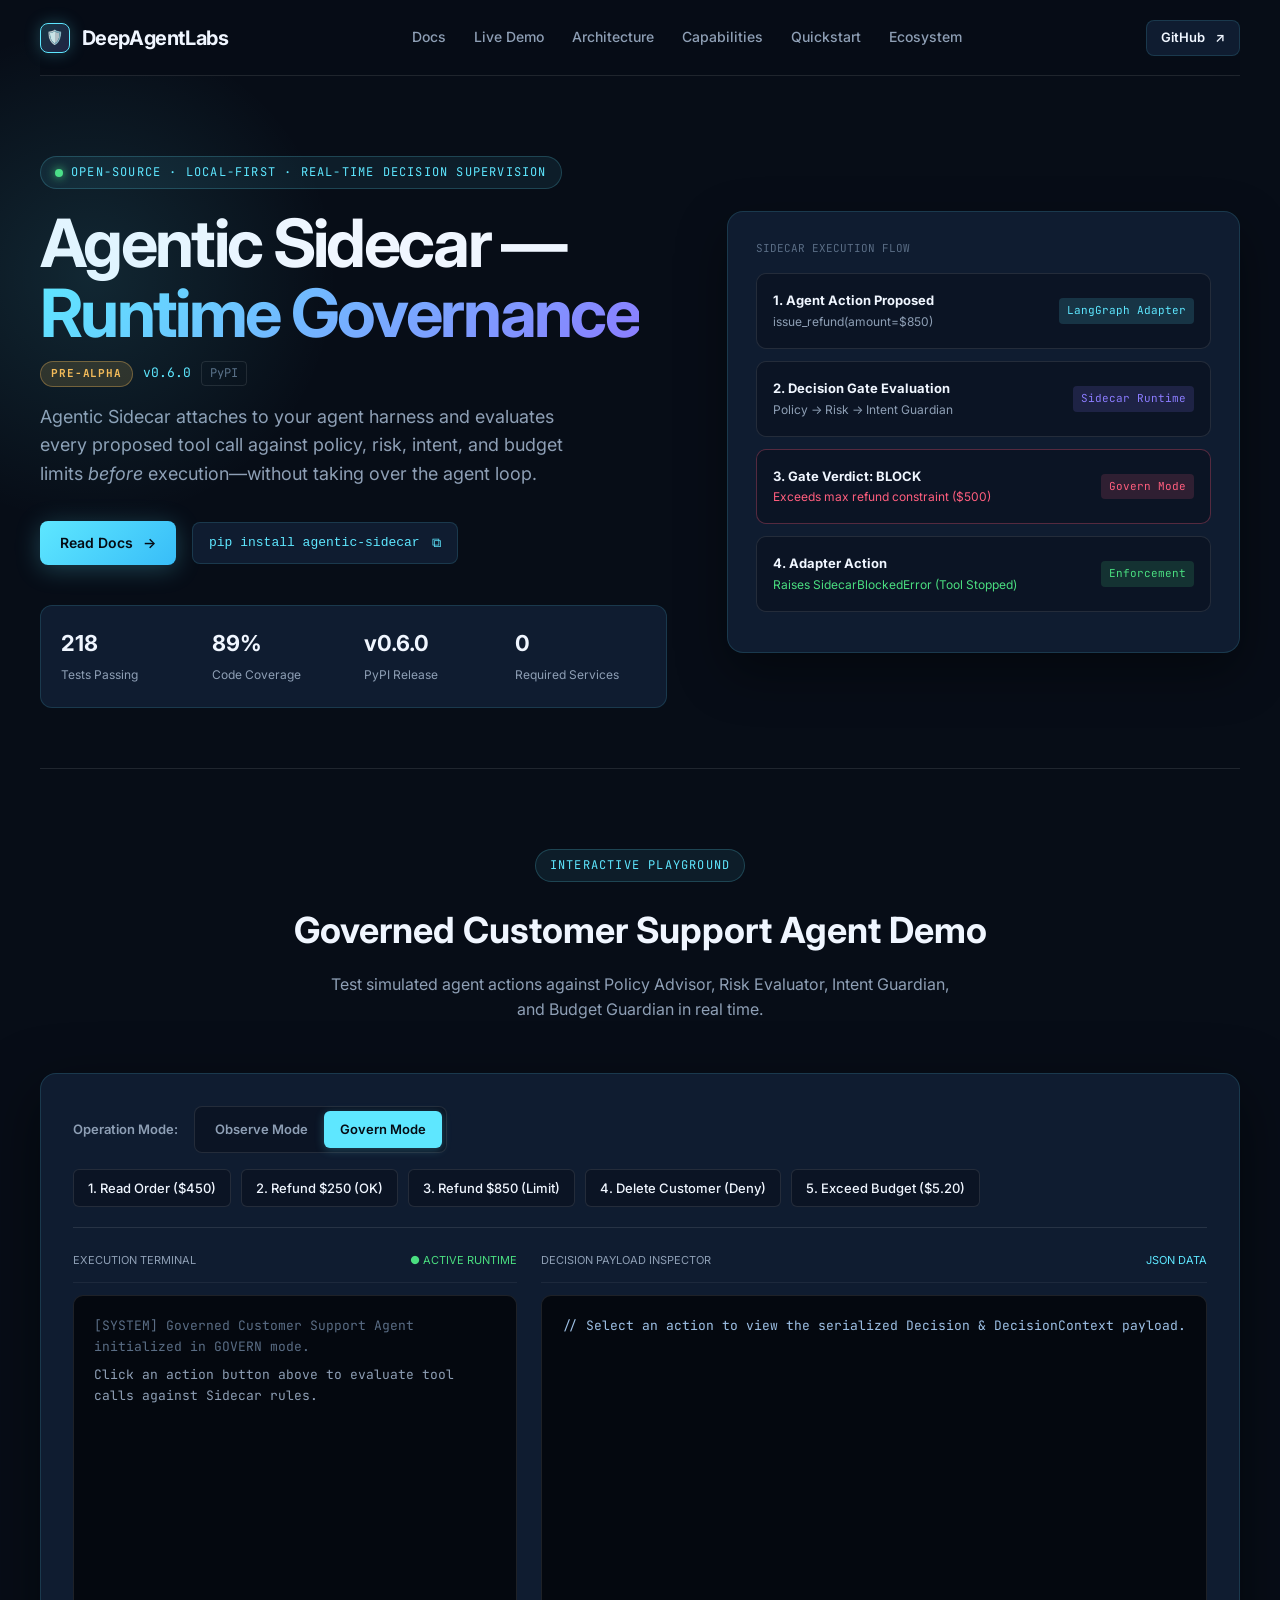
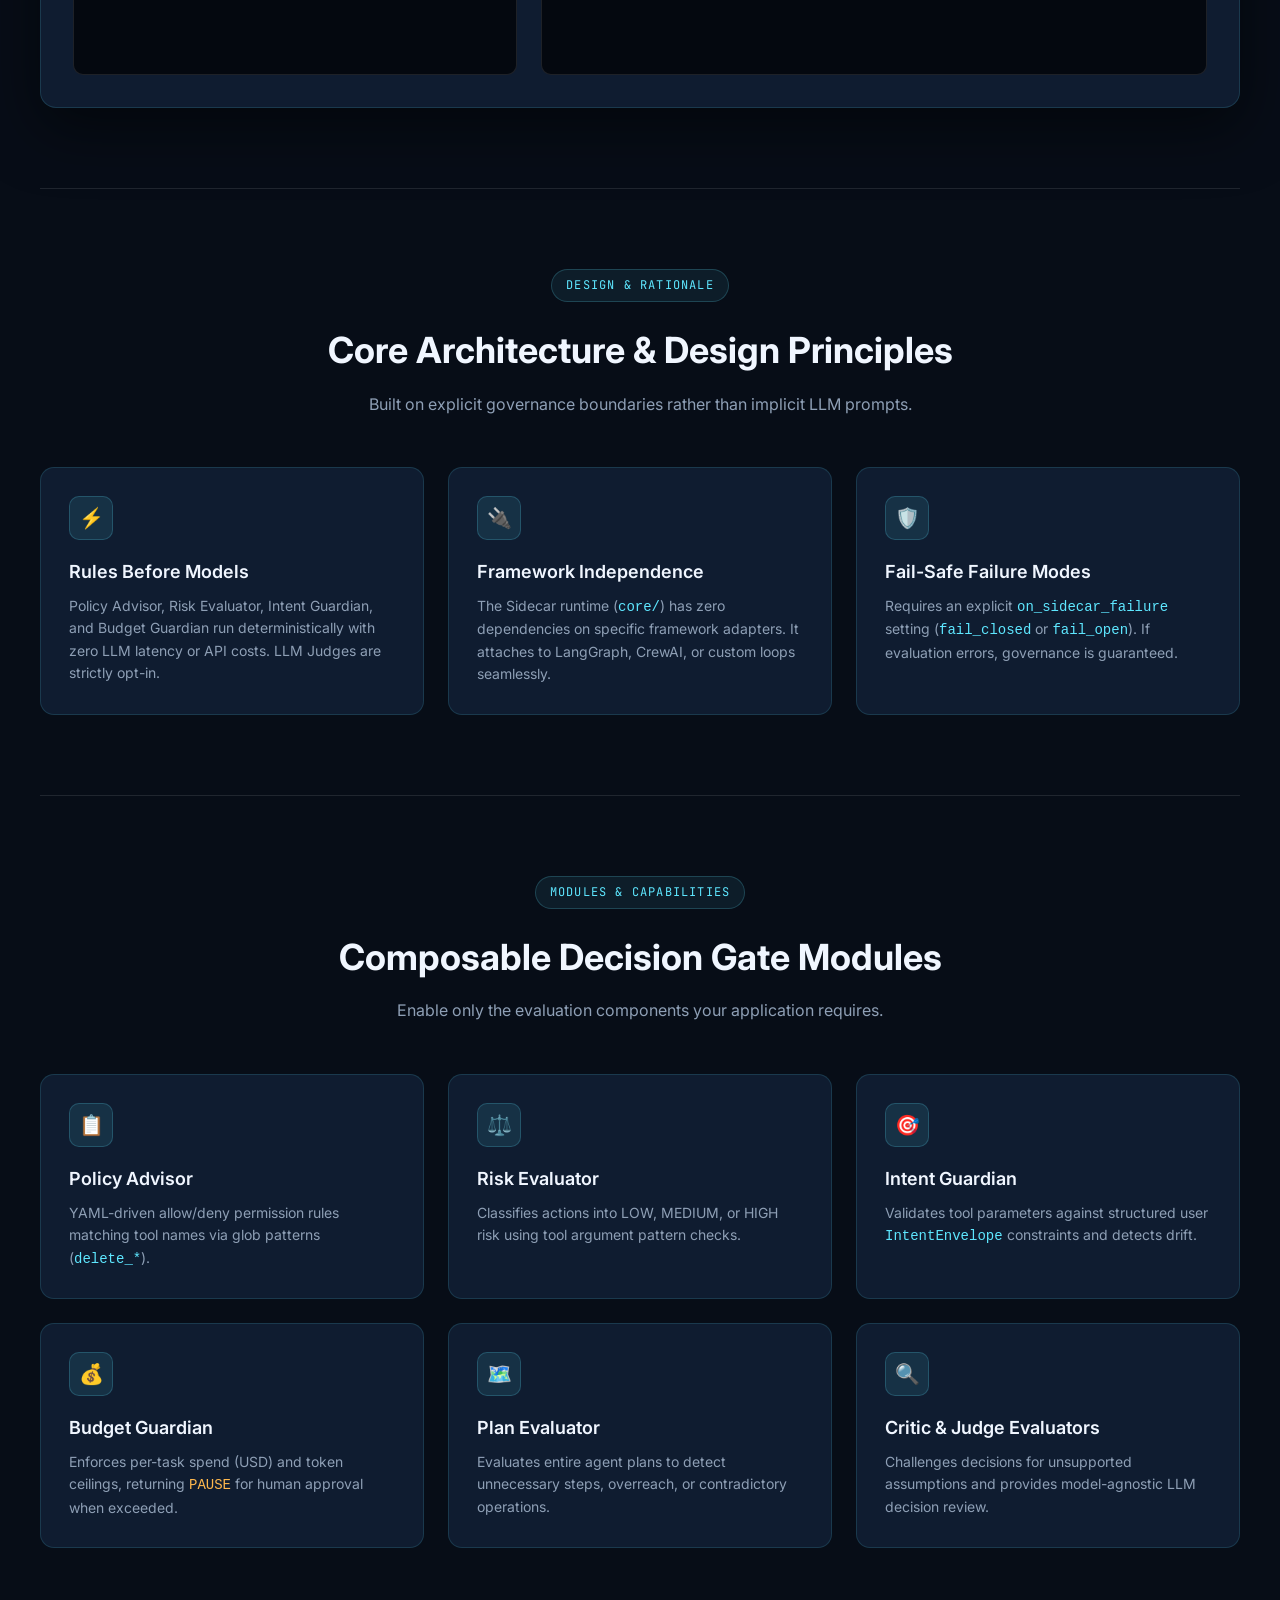
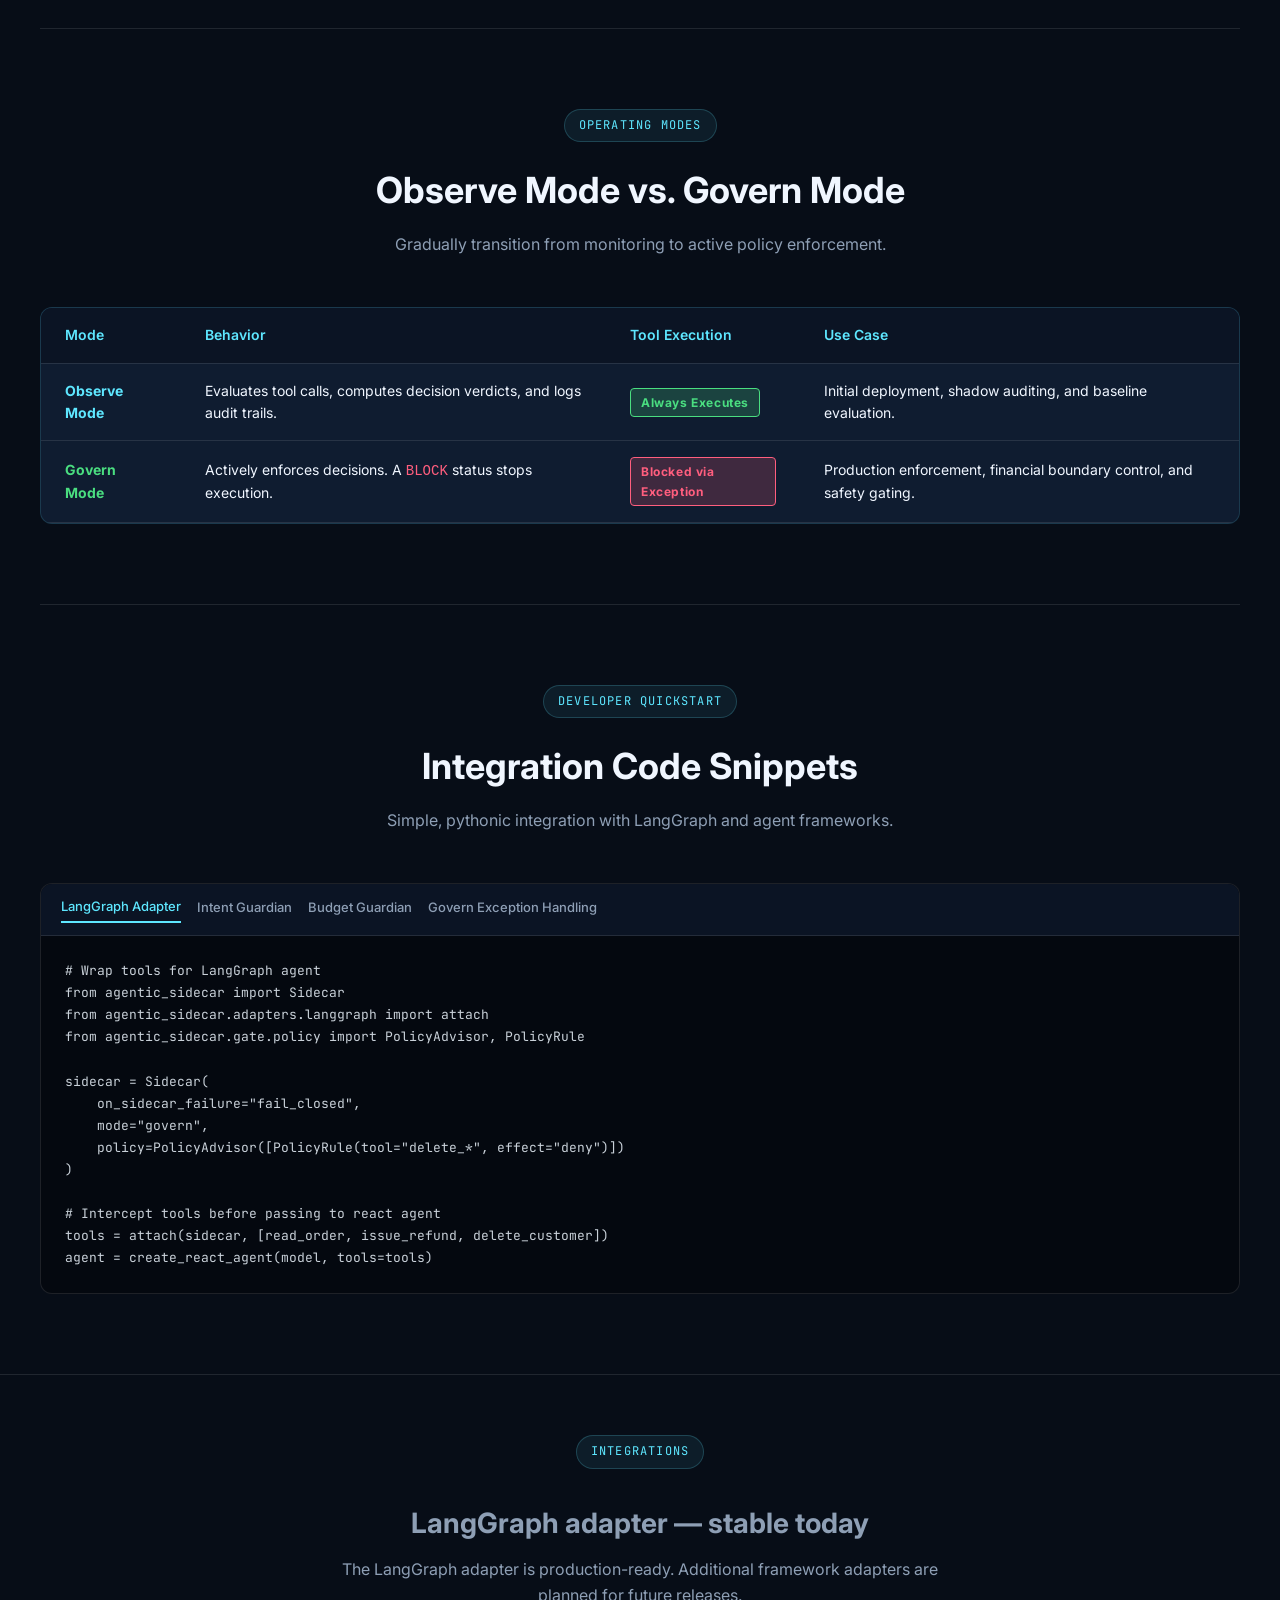
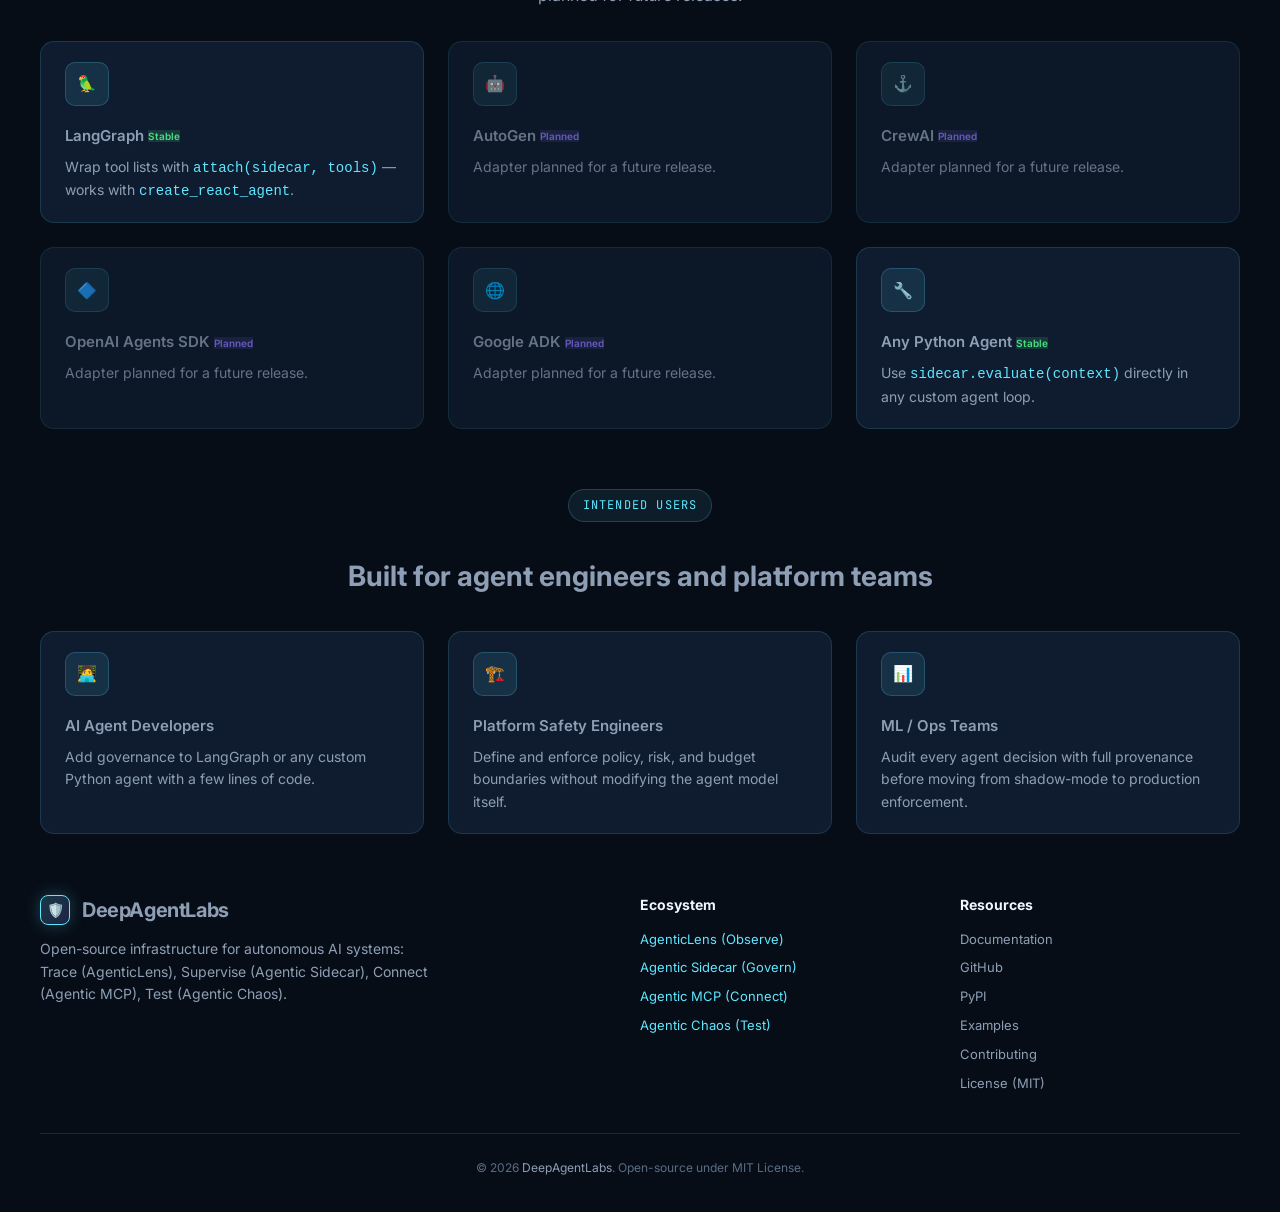
==== commit 65c47ae2: "Add package documentation and GitHub Pages site - Add docs/ with 12 pages covering all implemented c" ====
--- a/index.html
+++ b/index.html
@@ -3,9 +3,16 @@
 <head>
   <meta charset="utf-8">
   <meta name="viewport" content="width=device-width, initial-scale=1">
-  <meta name="description" content="Companion intelligence and real-time decision supervision layer for autonomous AI agents.">
+  <meta name="description" content="Companion intelligence and real-time decision supervision layer for autonomous AI agents. Evaluates every tool call against policy, risk, intent, and budget before execution.">
   <meta property="og:title" content="Agentic Sidecar — Runtime Governance for AI Agents">
   <meta property="og:description" content="Evaluate agent decisions against policy, risk, intent, and budget limits before execution.">
+  <meta property="og:image" content="https://deepagentlabs.io/agentic-sidecar/og.png">
+  <meta property="og:url" content="https://deepagentlabs.io/agentic-sidecar/">
+  <meta property="og:type" content="website">
+  <meta name="twitter:card" content="summary_large_image">
+  <meta name="twitter:title" content="Agentic Sidecar — Runtime Governance for AI Agents">
+  <meta name="twitter:description" content="Evaluate agent decisions against policy, risk, intent, and budget limits before execution.">
+  <meta name="twitter:image" content="https://deepagentlabs.io/agentic-sidecar/og.png">
   <title>Agentic Sidecar — Runtime Governance for AI Agents</title>
   <link rel="preconnect" href="https://fonts.googleapis.com">
   <link rel="preconnect" href="https://fonts.gstatic.com" crossorigin>
@@ -15,36 +22,44 @@
 <body>
 
   <!-- Navigation Bar -->
-  <header class="nav shell">
-    <a class="brand" href="#top">
+  <header class="nav shell" id="top">
+    <a class="brand" href="https://deepagentlabs.io" aria-label="DeepAgentLabs home">
       <span class="brand-mark"></span>
-      Agentic Sidecar
+      DeepAgentLabs
     </a>
     <nav class="nav-links" aria-label="Main navigation">
+      <a href="docs/">Docs</a>
       <a href="#playground">Live Demo</a>
       <a href="#architecture">Architecture</a>
       <a href="#modules">Capabilities</a>
-      <a href="#modes">Observe vs Govern</a>
       <a href="#quickstart">Quickstart</a>
       <a href="#ecosystem">Ecosystem</a>
     </nav>
-    <a class="button button-small button-ghost" href="https://github.com/CHANDU-M05/agentic-sidecar" target="_blank" rel="noopener">
+
+    <a class="button button-small button-ghost" href="https://github.com/DeepAgentLabs/agentic-sidecar" target="_blank" rel="noopener">
       GitHub <span>↗</span>
     </a>
   </header>
 
   <!-- Hero Section -->
-  <section class="hero shell" id="top">
+  <section class="hero shell" id="agentic-sidecar-top">
     <div class="hero-copy">
       <div class="eyebrow">
         <span class="live-dot"></span> Open-source · Local-first · Real-time Decision Supervision
       </div>
-      <h1>Runtime Governance for <span>Agentic AI</span></h1>
+      <div style="display:flex; align-items:center; gap:12px; margin-bottom:12px;">
+        <h1 style="margin-bottom:0">Agentic Sidecar — <span>Runtime Governance</span></h1>
+      </div>
+      <div style="display:flex; align-items:center; gap:10px; margin-bottom:16px;">
+        <span class="maturity-badge">Pre-Alpha</span>
+        <span style="font-family:var(--font-mono); font-size:13px; color:var(--cyan);">v0.6.0</span>
+        <a href="https://pypi.org/project/agentic-sidecar/" style="font-size:12px; color:var(--text-dim); border:1px solid var(--line); padding:2px 8px; border-radius:4px; font-family:var(--font-mono);" target="_blank" rel="noopener">PyPI</a>
+      </div>
       <p class="hero-lead">
         Agentic Sidecar attaches to your agent harness and evaluates every proposed tool call against policy, risk, intent, and budget limits <em>before</em> execution—without taking over the agent loop.
       </p>
       <div class="hero-actions">
-        <a class="button button-primary" href="#playground">Explore Live Demo <span>↓</span></a>
+        <a class="button button-primary" href="docs/">Read Docs <span>→</span></a>
         <button class="copy-command" id="copy-install" title="Copy install command">
           <code>pip install agentic-sidecar</code>
           <span>⧉</span>
@@ -292,10 +307,74 @@
   <!-- DeepAgentLabs Ecosystem & Footer -->
   <footer id="ecosystem">
     <div class="shell">
+
+      <!-- Integrations strip -->
+      <div class="section-header" style="margin-bottom:32px;">
+        <div class="eyebrow" style="display:inline-flex;">Integrations</div>
+        <h2 class="section-title" style="font-size:28px; margin-top:12px;">LangGraph adapter — stable today</h2>
+        <p class="section-subtitle">The LangGraph adapter is production-ready. Additional framework adapters are planned for future releases.</p>
+      </div>
+      <div class="grid-3" style="margin-bottom:60px;">
+        <div class="feature-card" style="padding:20px 24px;">
+          <div class="card-icon" style="font-size:16px;">🦜</div>
+          <h3 style="font-size:15px;">LangGraph <span class="tag tag-green" style="font-size:10px; vertical-align:middle;">Stable</span></h3>
+          <p>Wrap tool lists with <code style="color:var(--cyan)">attach(sidecar, tools)</code> — works with <code style="color:var(--cyan)">create_react_agent</code>.</p>
+        </div>
+        <div class="feature-card" style="padding:20px 24px; opacity:0.7;">
+          <div class="card-icon" style="font-size:16px;">🤖</div>
+          <h3 style="font-size:15px;">AutoGen <span class="tag tag-purple" style="font-size:10px; vertical-align:middle;">Planned</span></h3>
+          <p>Adapter planned for a future release.</p>
+        </div>
+        <div class="feature-card" style="padding:20px 24px; opacity:0.7;">
+          <div class="card-icon" style="font-size:16px;">⚓</div>
+          <h3 style="font-size:15px;">CrewAI <span class="tag tag-purple" style="font-size:10px; vertical-align:middle;">Planned</span></h3>
+          <p>Adapter planned for a future release.</p>
+        </div>
+        <div class="feature-card" style="padding:20px 24px; opacity:0.7;">
+          <div class="card-icon" style="font-size:16px;">🔷</div>
+          <h3 style="font-size:15px;">OpenAI Agents SDK <span class="tag tag-purple" style="font-size:10px; vertical-align:middle;">Planned</span></h3>
+          <p>Adapter planned for a future release.</p>
+        </div>
+        <div class="feature-card" style="padding:20px 24px; opacity:0.7;">
+          <div class="card-icon" style="font-size:16px;">🌐</div>
+          <h3 style="font-size:15px;">Google ADK <span class="tag tag-purple" style="font-size:10px; vertical-align:middle;">Planned</span></h3>
+          <p>Adapter planned for a future release.</p>
+        </div>
+        <div class="feature-card" style="padding:20px 24px;">
+          <div class="card-icon" style="font-size:16px;">🔧</div>
+          <h3 style="font-size:15px;">Any Python Agent <span class="tag tag-green" style="font-size:10px; vertical-align:middle;">Stable</span></h3>
+          <p>Use <code style="color:var(--cyan)">sidecar.evaluate(context)</code> directly in any custom agent loop.</p>
+        </div>
+      </div>
+
+      <!-- Who is it for -->
+      <div class="section-header" style="margin-bottom:32px;">
+        <div class="eyebrow" style="display:inline-flex;">Intended Users</div>
+        <h2 class="section-title" style="font-size:28px; margin-top:12px;">Built for agent engineers and platform teams</h2>
+      </div>
+      <div class="grid-3" style="margin-bottom:60px;">
+        <div class="feature-card" style="padding:20px 24px;">
+          <div class="card-icon" style="font-size:16px;">🧑‍💻</div>
+          <h3 style="font-size:15px;">AI Agent Developers</h3>
+          <p>Add governance to LangGraph or any custom Python agent with a few lines of code.</p>
+        </div>
+        <div class="feature-card" style="padding:20px 24px;">
+          <div class="card-icon" style="font-size:16px;">🏗️</div>
+          <h3 style="font-size:15px;">Platform Safety Engineers</h3>
+          <p>Define and enforce policy, risk, and budget boundaries without modifying the agent model itself.</p>
+        </div>
+        <div class="feature-card" style="padding:20px 24px;">
+          <div class="card-icon" style="font-size:16px;">📊</div>
+          <h3 style="font-size:15px;">ML / Ops Teams</h3>
+          <p>Audit every agent decision with full provenance before moving from shadow-mode to production enforcement.</p>
+        </div>
+      </div>
+
       <div class="footer-grid">
         <div>
           <div class="brand" style="margin-bottom: 12px;">
-            <span class="brand-mark"></span> DeepAgentLabs Ecosystem
+            <span class="brand-mark"></span>
+            <a href="https://deepagentlabs.io" style="color:inherit;">DeepAgentLabs</a>
           </div>
           <p style="color: var(--text-muted); font-size: 14px; max-width: 400px;">
             Open-source infrastructure for autonomous AI systems: Trace (AgenticLens), Supervise (Agentic Sidecar), Connect (Agentic MCP), Test (Agentic Chaos).
@@ -304,24 +383,26 @@
         <div>
           <h4 style="color: var(--text); margin-bottom: 12px;">Ecosystem</h4>
           <ul style="list-style: none; display: grid; gap: 8px; font-size: 13px;">
-            <li><a href="https://github.com/DeepAgentLabs/agenticlens" style="color: var(--cyan);">AgenticLens (Observe)</a></li>
-            <li><a href="https://github.com/DeepAgentLabs/agentic-sidecar" style="color: var(--cyan);">Agentic Sidecar (Govern)</a></li>
-            <li><a href="https://github.com/DeepAgentLabs/mcp-server" style="color: var(--cyan);">Agentic MCP (Connect)</a></li>
-            <li><a href="https://github.com/DeepAgentLabs/agentic-chaos" style="color: var(--cyan);">Agentic Chaos (Test)</a></li>
+            <li><a href="https://deepagentlabs.io/agenticlens/" style="color: var(--cyan);">AgenticLens (Observe)</a></li>
+            <li><a href="https://deepagentlabs.io/agentic-sidecar/" style="color: var(--cyan);">Agentic Sidecar (Govern)</a></li>
+            <li><a href="https://deepagentlabs.io/deep-agenticcore-mcp/" style="color: var(--cyan);">Agentic MCP (Connect)</a></li>
+            <li><a href="https://deepagentlabs.io/agentic-chaos/" style="color: var(--cyan);">Agentic Chaos (Test)</a></li>
           </ul>
         </div>
         <div>
           <h4 style="color: var(--text); margin-bottom: 12px;">Resources</h4>
           <ul style="list-style: none; display: grid; gap: 8px; font-size: 13px;">
-            <li><a href="https://github.com/CHANDU-M05/agentic-sidecar">GitHub Repository</a></li>
-            <li><a href="https://pypi.org/project/agentic-sidecar/">PyPI Package</a></li>
-            <li><a href="https://github.com/CHANDU-M05/agentic-sidecar/blob/main/CHANGELOG.md">Changelog</a></li>
-            <li><a href="https://github.com/CHANDU-M05/agentic-sidecar/blob/main/SECURITY.md">Security Policy</a></li>
+            <li><a href="docs/">Documentation</a></li>
+            <li><a href="https://github.com/DeepAgentLabs/agentic-sidecar">GitHub</a></li>
+            <li><a href="https://pypi.org/project/agentic-sidecar/">PyPI</a></li>
+            <li><a href="https://github.com/DeepAgentLabs/agentic-sidecar/tree/main/examples">Examples</a></li>
+            <li><a href="https://github.com/DeepAgentLabs/agentic-sidecar/blob/main/CONTRIBUTING.md">Contributing</a></li>
+            <li><a href="https://github.com/DeepAgentLabs/agentic-sidecar/blob/main/LICENSE">License (MIT)</a></li>
           </ul>
         </div>
       </div>
       <div style="border-top: 1px solid var(--line); padding-top: 24px; text-align: center; font-size: 12px; color: var(--text-dim);">
-        © 2026 DeepAgentLabs & Chandu M. Open-source under MIT License.
+        © 2026 <a href="https://deepagentlabs.io" style="color:var(--text-muted);">DeepAgentLabs</a>. Open-source under MIT License.
       </div>
     </div>
   </footer>
--- a/site.css
+++ b/site.css
@@ -34,6 +34,20 @@
   overflow-x: hidden;
 }
 
+.maturity-badge {
+  display: inline-block;
+  padding: 3px 10px;
+  border-radius: 20px;
+  font-size: 11px;
+  font-weight: 700;
+  letter-spacing: 0.08em;
+  text-transform: uppercase;
+  background: rgba(255, 184, 77, 0.15);
+  color: var(--amber);
+  border: 1px solid rgba(255, 184, 77, 0.35);
+  font-family: var(--font-mono);
+}
+
 a { color: inherit; text-decoration: none; }
 button { font: inherit; cursor: pointer; border: none; background: none; }
 
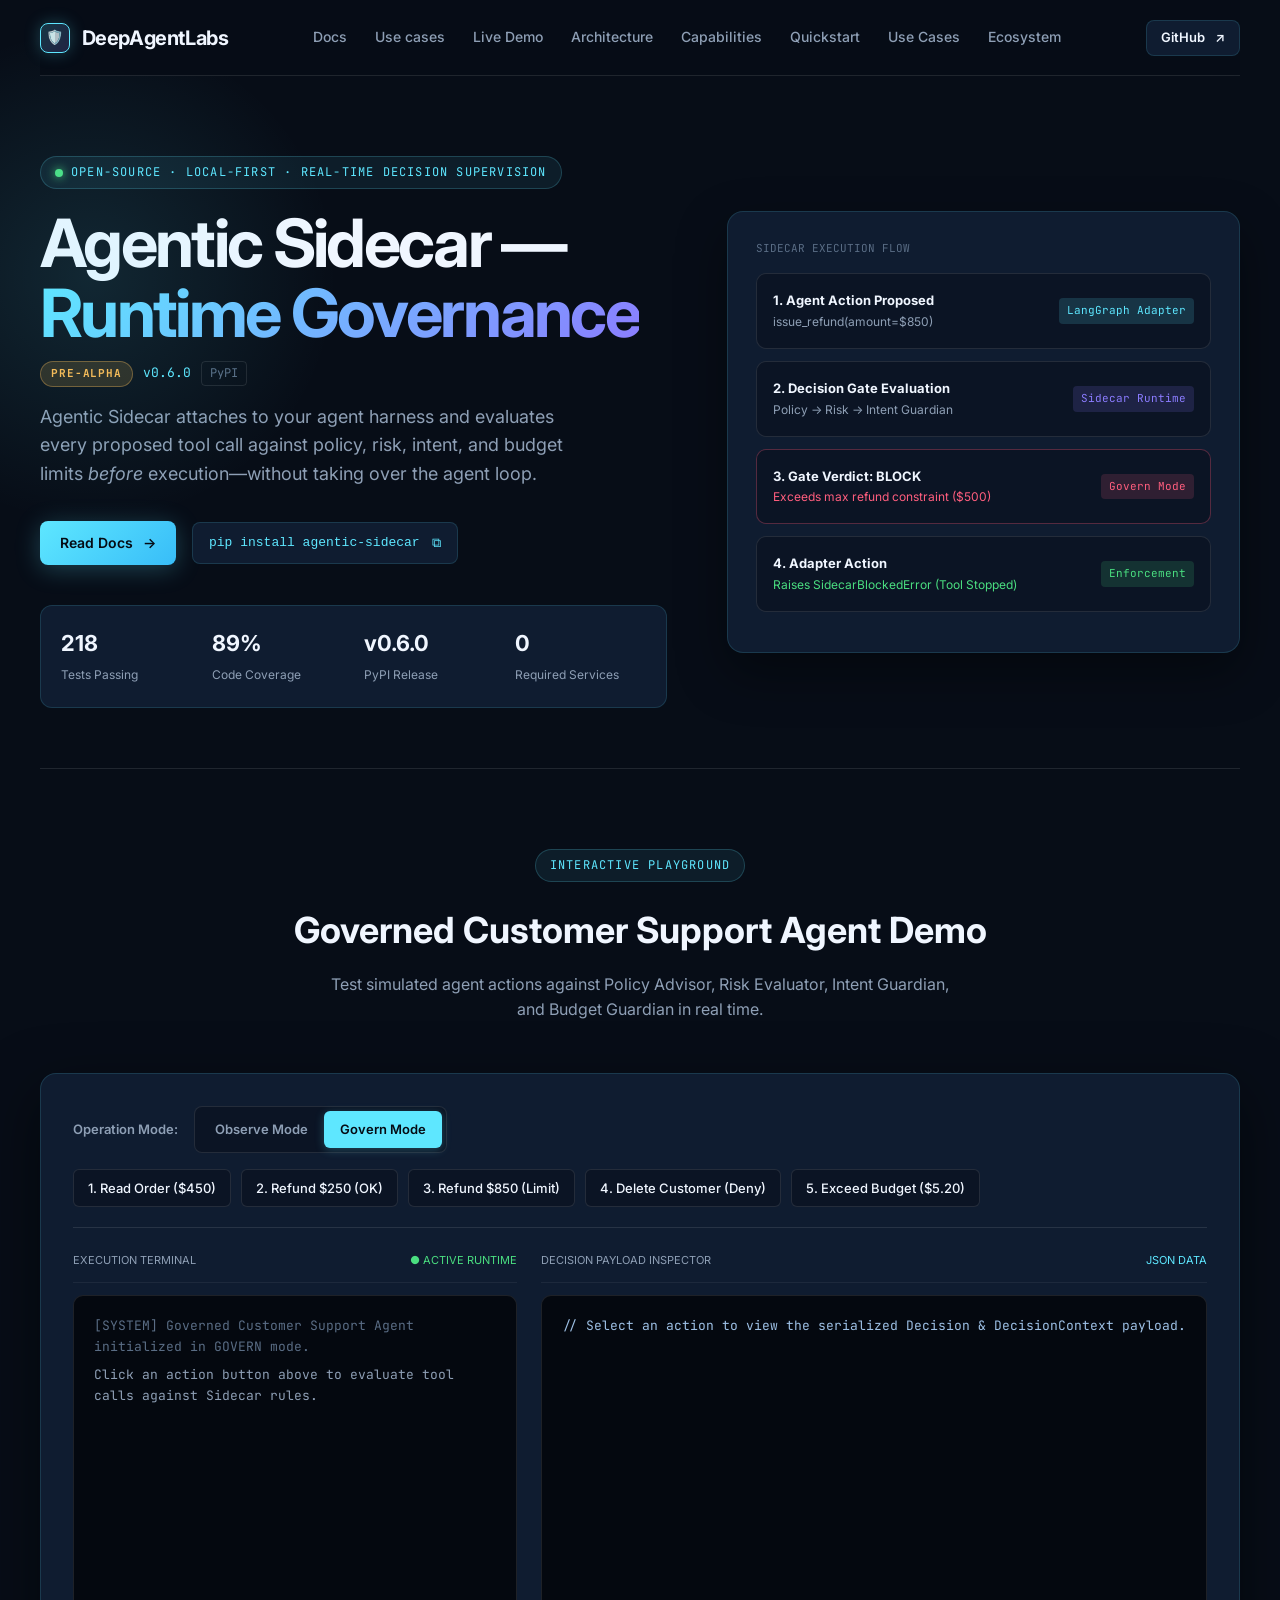
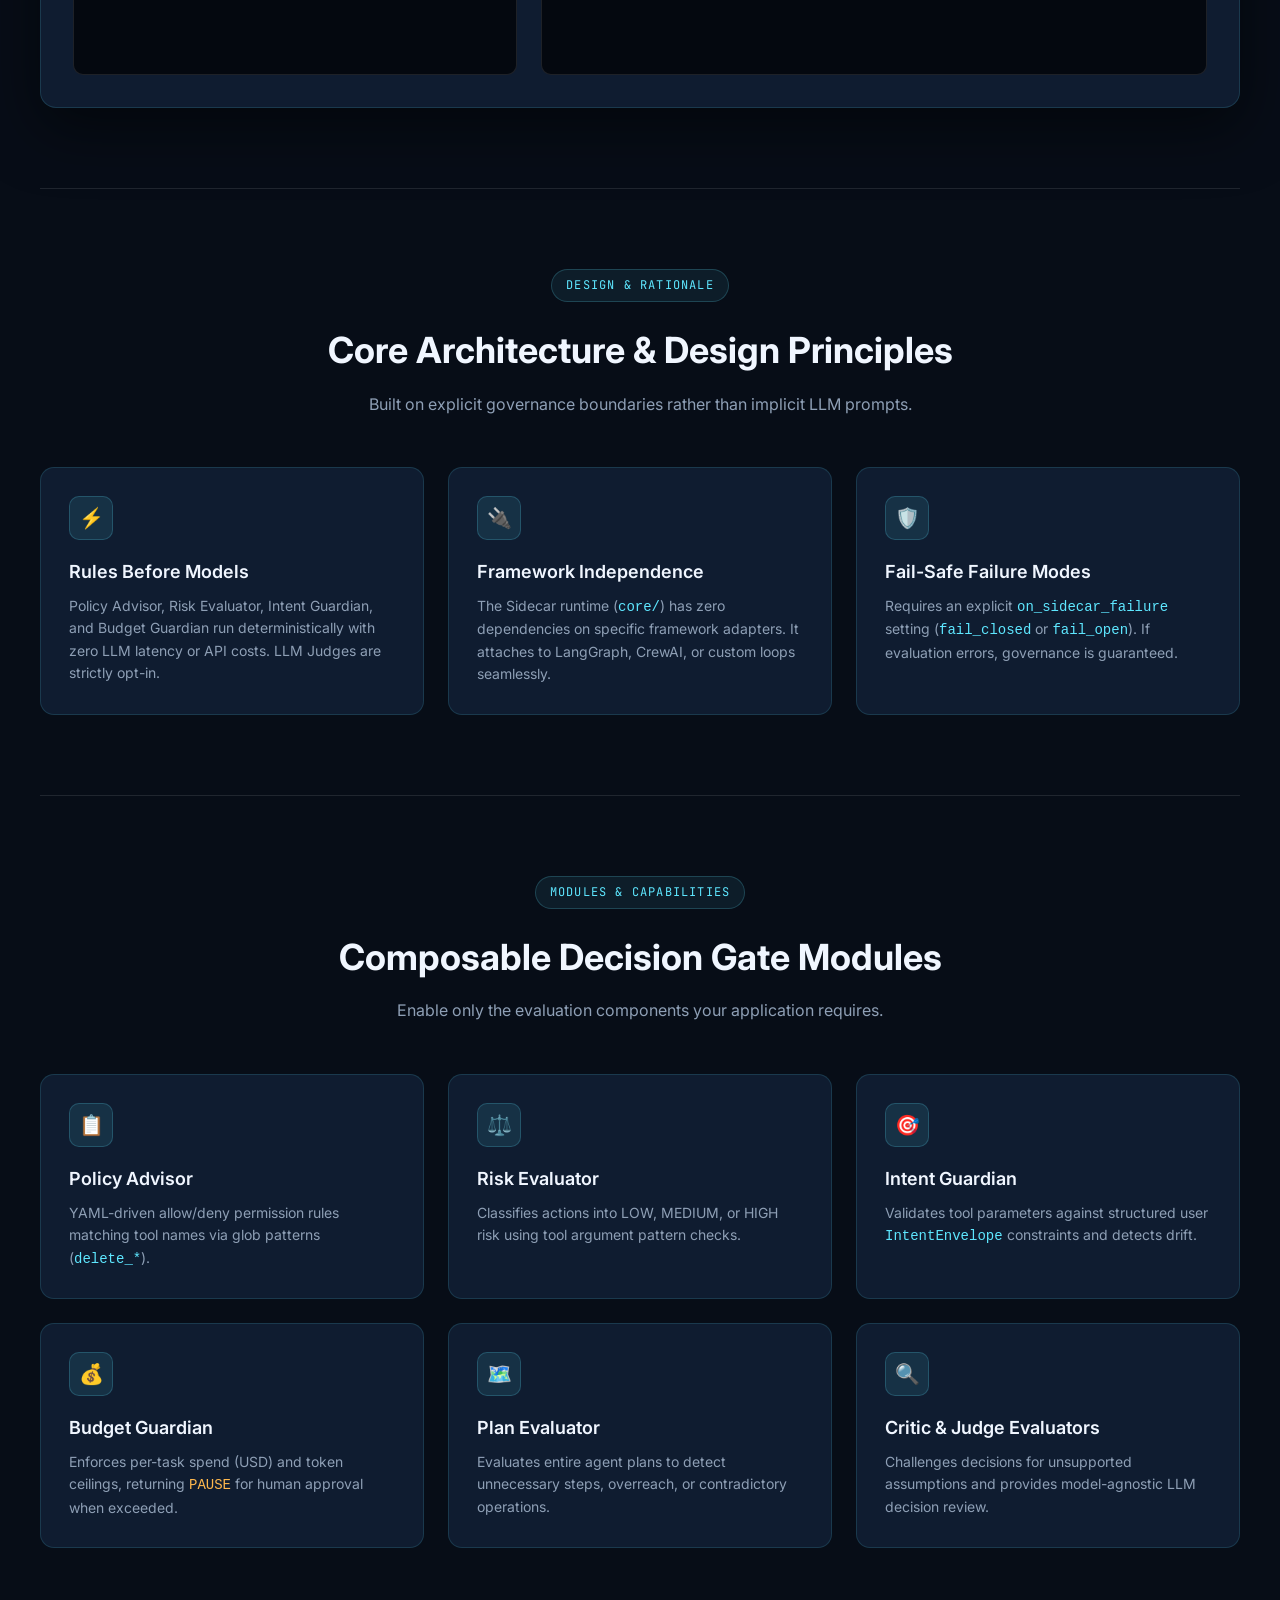
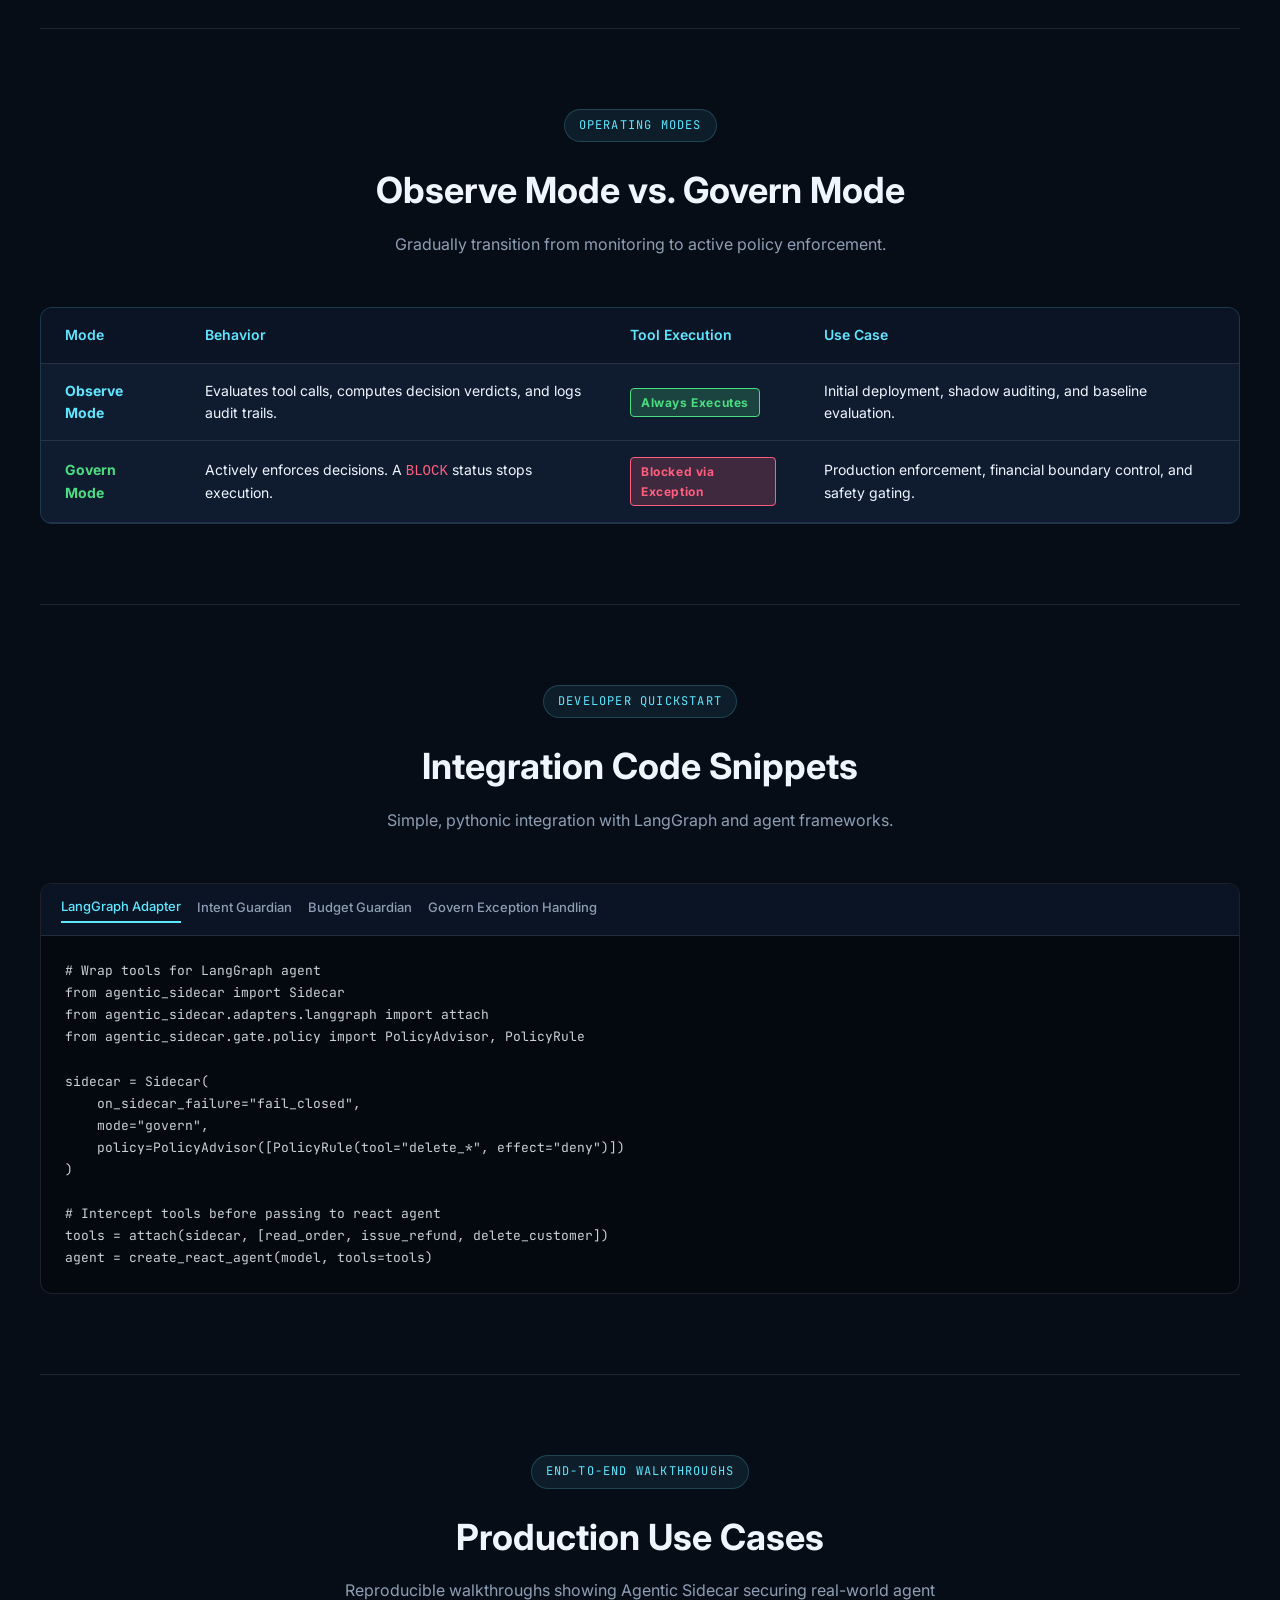
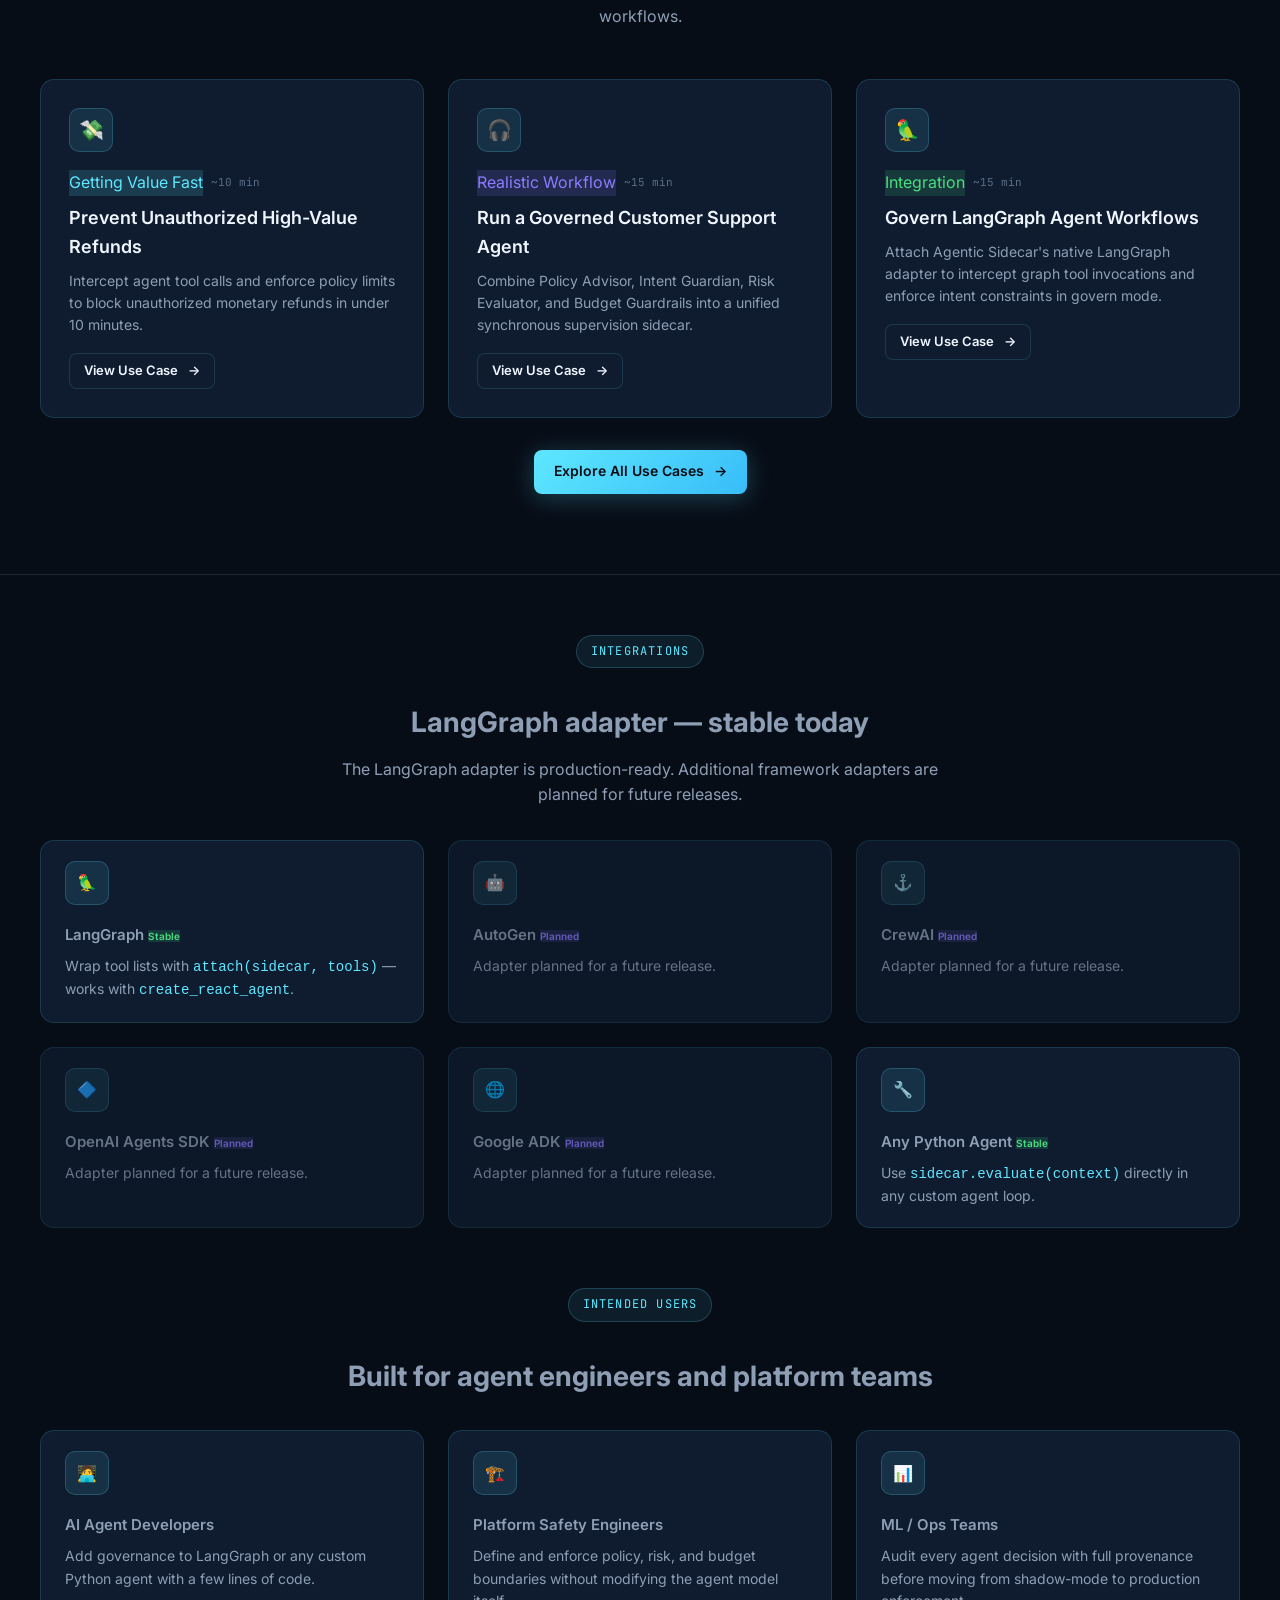
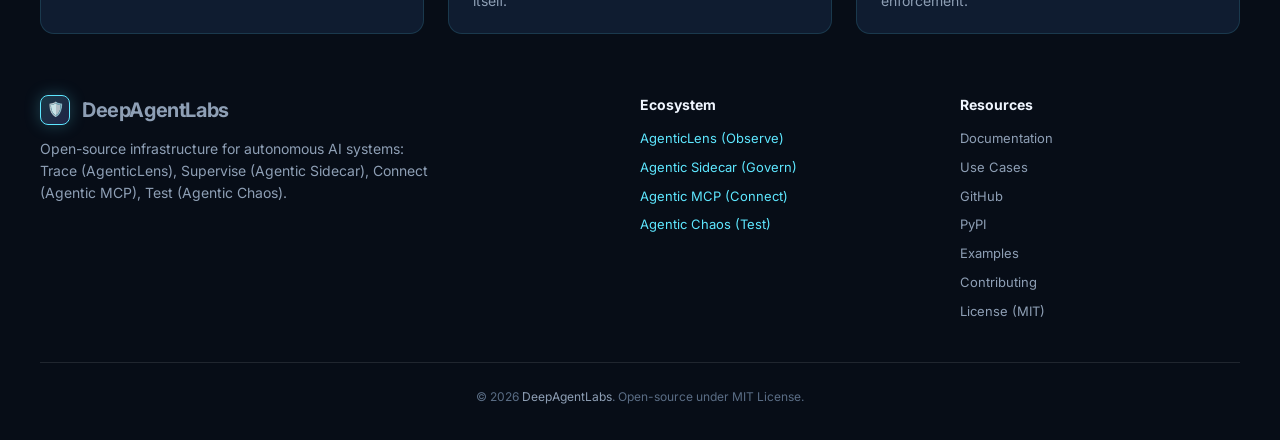
==== commit a1a4d79e: "feat(usecases): implement Week 3 use cases site standard with 3 walkthroughs" ====
--- a/index.html
+++ b/index.html
@@ -29,10 +29,12 @@
     </a>
     <nav class="nav-links" aria-label="Main navigation">
       <a href="docs/">Docs</a>
+      <a href="usecases/">Use cases</a>
       <a href="#playground">Live Demo</a>
       <a href="#architecture">Architecture</a>
       <a href="#modules">Capabilities</a>
       <a href="#quickstart">Quickstart</a>
+      <a href="#usecases">Use Cases</a>
       <a href="#ecosystem">Ecosystem</a>
     </nav>
 
@@ -304,6 +306,53 @@
     </div>
   </section>
 
+  <!-- Use Cases Section -->
+  <section class="section shell" id="usecases">
+    <div class="section-header">
+      <div class="eyebrow">End-to-End Walkthroughs</div>
+      <h2 class="section-title">Production Use Cases</h2>
+      <p class="section-subtitle">Reproducible walkthroughs showing Agentic Sidecar securing real-world agent workflows.</p>
+    </div>
+
+    <div class="grid-3">
+      <div class="feature-card">
+        <div class="card-icon">💸</div>
+        <div style="display:flex; align-items:center; gap:8px; margin-bottom:8px;">
+          <span class="tag tag-blue">Getting Value Fast</span>
+          <span style="font-size:11px; color:var(--text-dim); font-family:var(--font-mono);">~10 min</span>
+        </div>
+        <h3>Prevent Unauthorized High-Value Refunds</h3>
+        <p>Intercept agent tool calls and enforce policy limits to block unauthorized monetary refunds in under 10 minutes.</p>
+        <a class="button button-small button-ghost" href="usecases/prevent-unauthorized-refunds/" style="margin-top:16px;">View Use Case <span>→</span></a>
+      </div>
+
+      <div class="feature-card">
+        <div class="card-icon">🎧</div>
+        <div style="display:flex; align-items:center; gap:8px; margin-bottom:8px;">
+          <span class="tag tag-purple">Realistic Workflow</span>
+          <span style="font-size:11px; color:var(--text-dim); font-family:var(--font-mono);">~15 min</span>
+        </div>
+        <h3>Run a Governed Customer Support Agent</h3>
+        <p>Combine Policy Advisor, Intent Guardian, Risk Evaluator, and Budget Guardrails into a unified synchronous supervision sidecar.</p>
+        <a class="button button-small button-ghost" href="usecases/governed-customer-support-agent/" style="margin-top:16px;">View Use Case <span>→</span></a>
+      </div>
+
+      <div class="feature-card">
+        <div class="card-icon">🦜</div>
+        <div style="display:flex; align-items:center; gap:8px; margin-bottom:8px;">
+          <span class="tag tag-green">Integration</span>
+          <span style="font-size:11px; color:var(--text-dim); font-family:var(--font-mono);">~15 min</span>
+        </div>
+        <h3>Govern LangGraph Agent Workflows</h3>
+        <p>Attach Agentic Sidecar's native LangGraph adapter to intercept graph tool invocations and enforce intent constraints in govern mode.</p>
+        <a class="button button-small button-ghost" href="usecases/govern-langgraph-agent-workflows/" style="margin-top:16px;">View Use Case <span>→</span></a>
+      </div>
+    </div>
+    <div style="text-align:center; margin-top:32px;">
+      <a class="button button-primary" href="usecases/">Explore All Use Cases <span>→</span></a>
+    </div>
+  </section>
+
   <!-- DeepAgentLabs Ecosystem & Footer -->
   <footer id="ecosystem">
     <div class="shell">
@@ -393,6 +442,7 @@
           <h4 style="color: var(--text); margin-bottom: 12px;">Resources</h4>
           <ul style="list-style: none; display: grid; gap: 8px; font-size: 13px;">
             <li><a href="docs/">Documentation</a></li>
+            <li><a href="usecases/">Use Cases</a></li>
             <li><a href="https://github.com/DeepAgentLabs/agentic-sidecar">GitHub</a></li>
             <li><a href="https://pypi.org/project/agentic-sidecar/">PyPI</a></li>
             <li><a href="https://github.com/DeepAgentLabs/agentic-sidecar/tree/main/examples">Examples</a></li>
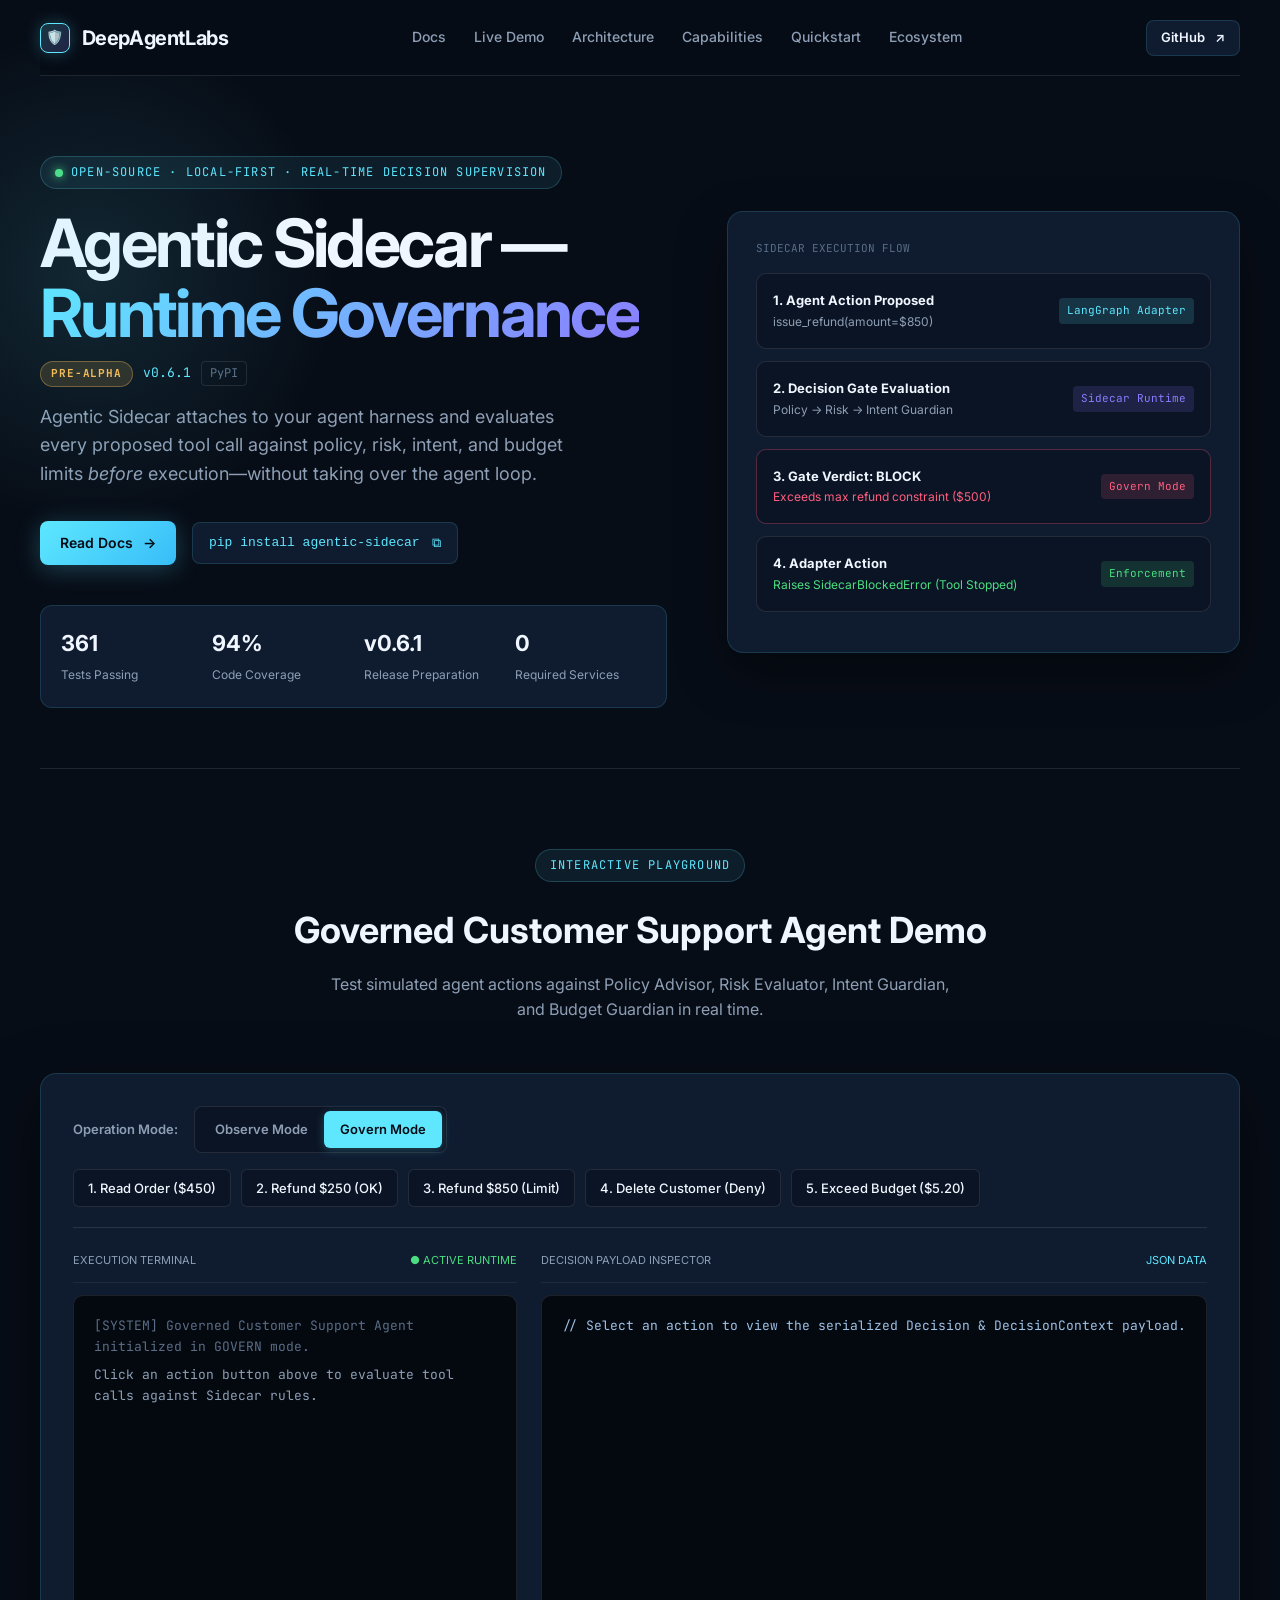
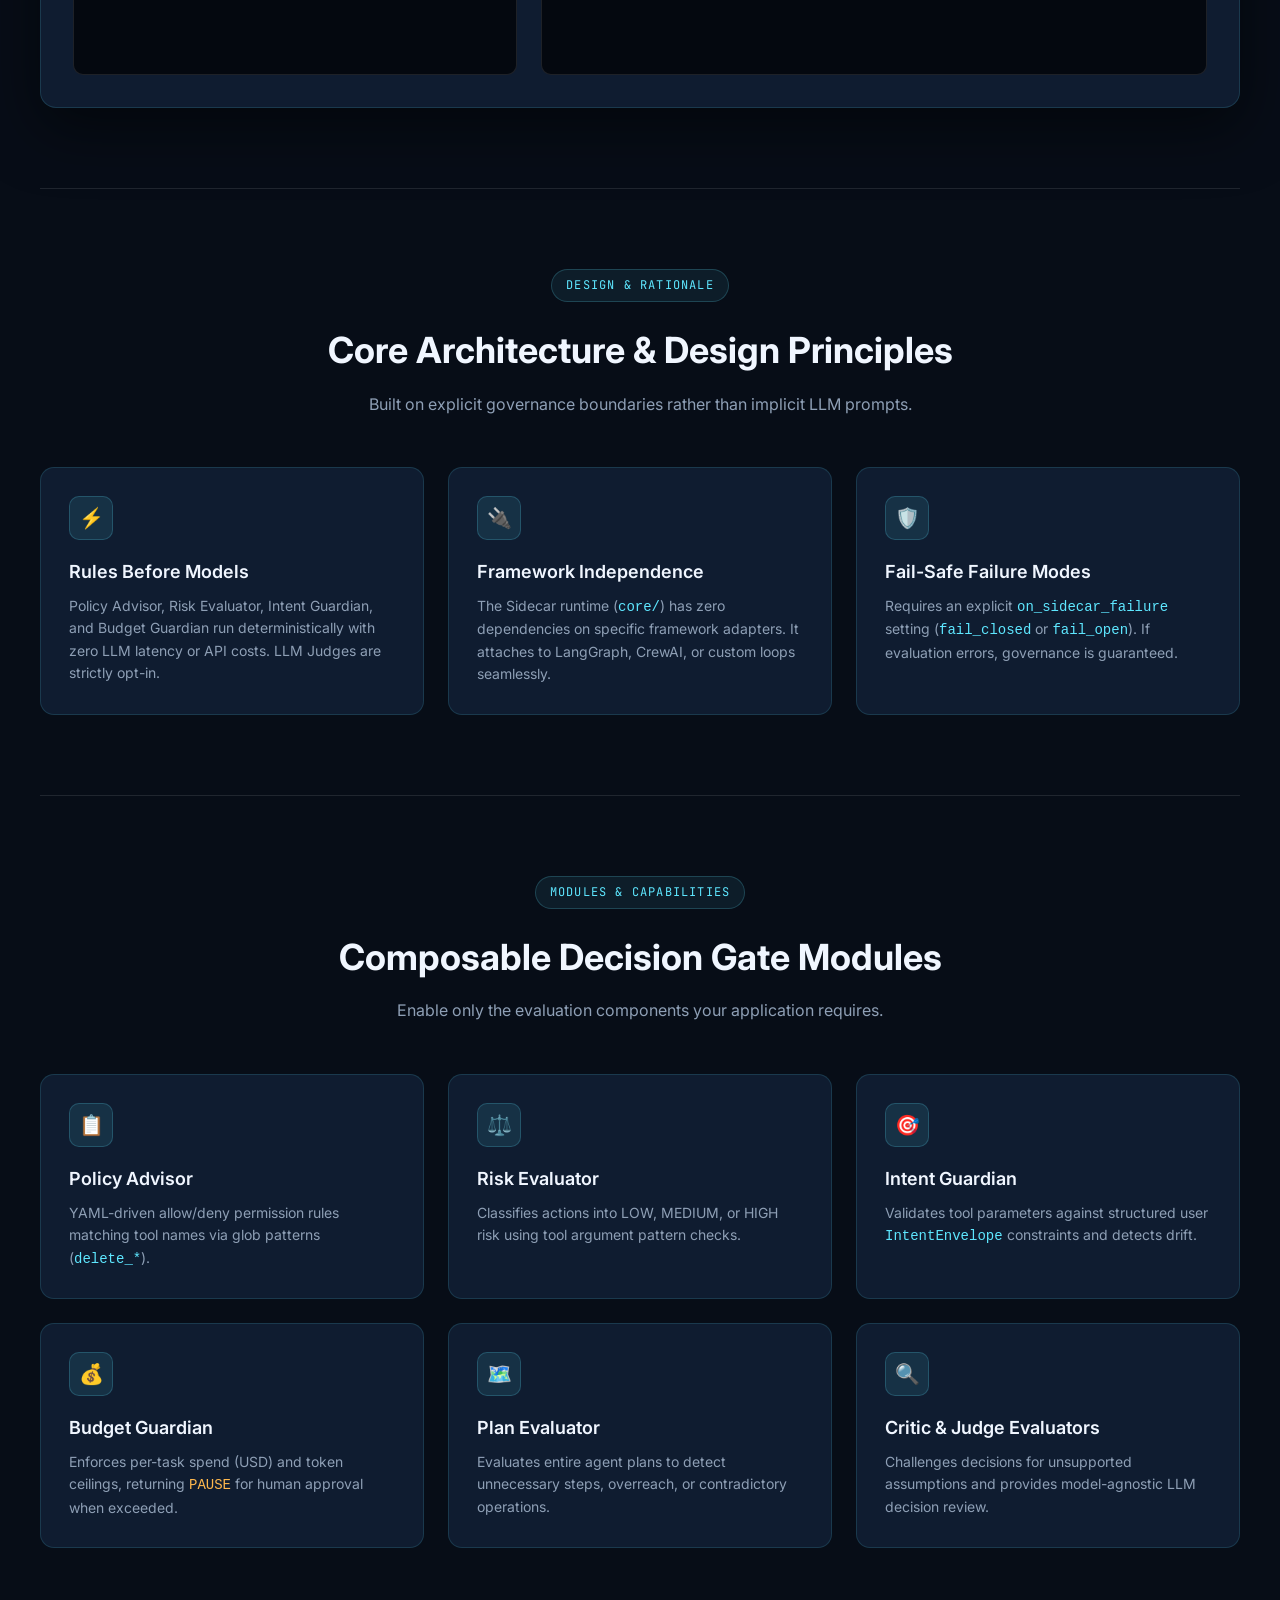
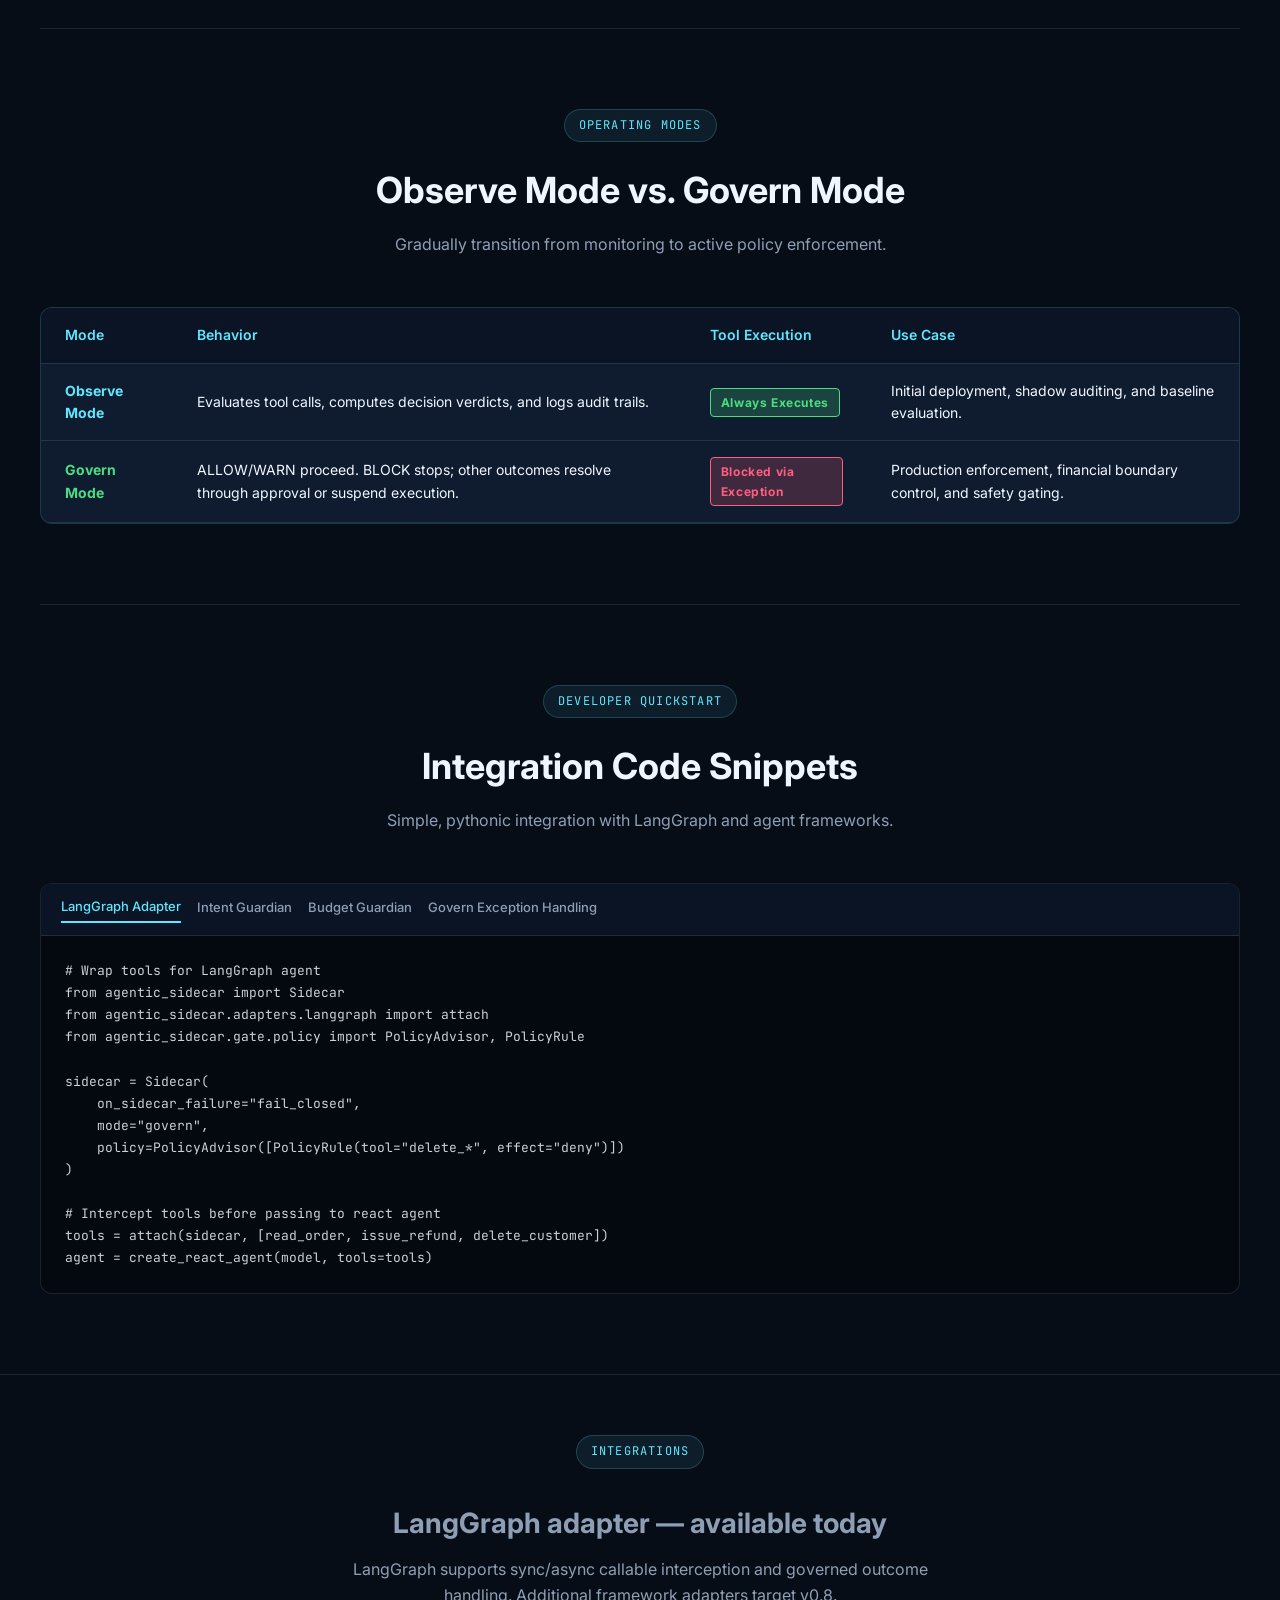
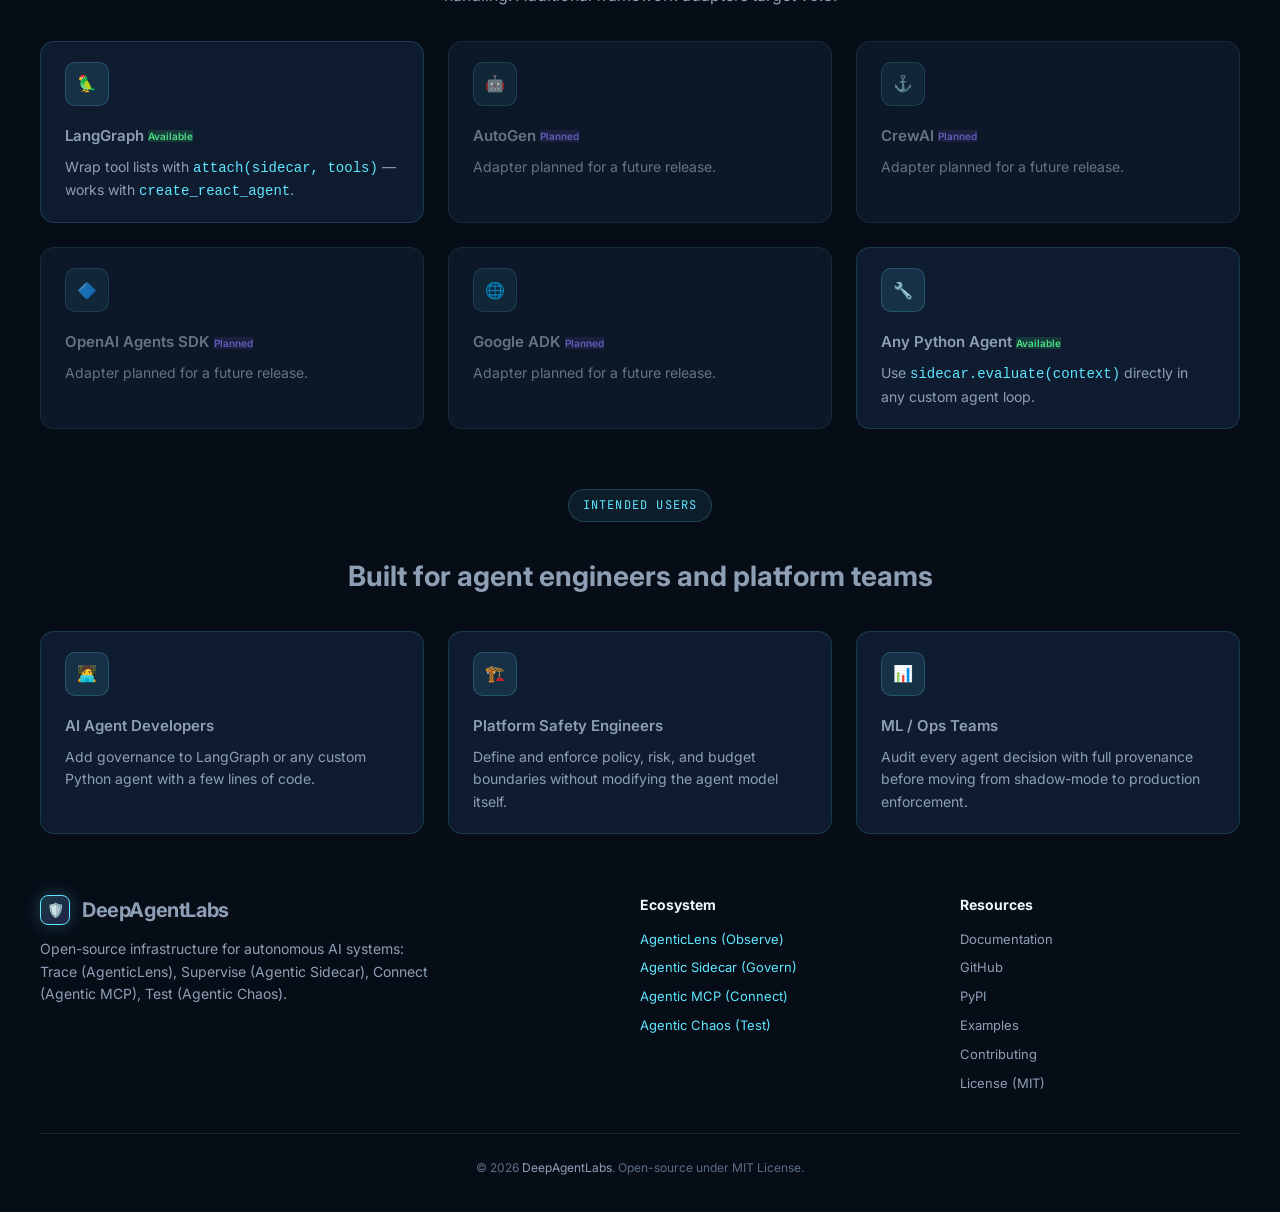
==== commit 05262ac0: "feat: prepare v0.6.1 governance and evaluator enhancements" ====
--- a/index.html
+++ b/index.html
@@ -29,12 +29,10 @@
     </a>
     <nav class="nav-links" aria-label="Main navigation">
       <a href="docs/">Docs</a>
-      <a href="usecases/">Use cases</a>
       <a href="#playground">Live Demo</a>
       <a href="#architecture">Architecture</a>
       <a href="#modules">Capabilities</a>
       <a href="#quickstart">Quickstart</a>
-      <a href="#usecases">Use Cases</a>
       <a href="#ecosystem">Ecosystem</a>
     </nav>
 
@@ -54,7 +52,7 @@
       </div>
       <div style="display:flex; align-items:center; gap:10px; margin-bottom:16px;">
         <span class="maturity-badge">Pre-Alpha</span>
-        <span style="font-family:var(--font-mono); font-size:13px; color:var(--cyan);">v0.6.0</span>
+        <span style="font-family:var(--font-mono); font-size:13px; color:var(--cyan);">v0.6.1</span>
         <a href="https://pypi.org/project/agentic-sidecar/" style="font-size:12px; color:var(--text-dim); border:1px solid var(--line); padding:2px 8px; border-radius:4px; font-family:var(--font-mono);" target="_blank" rel="noopener">PyPI</a>
       </div>
       <p class="hero-lead">
@@ -69,16 +67,16 @@
       </div>
       <div class="hero-stats">
         <div class="stat-item">
-          <strong>218</strong>
+          <strong>361</strong>
           <span>Tests Passing</span>
         </div>
         <div class="stat-item">
-          <strong>89%</strong>
+          <strong>94%</strong>
           <span>Code Coverage</span>
         </div>
         <div class="stat-item">
-          <strong>v0.6.0</strong>
-          <span>PyPI Release</span>
+          <strong>v0.6.1</strong>
+          <span>Release Preparation</span>
         </div>
         <div class="stat-item">
           <strong>0</strong>
@@ -265,7 +263,7 @@
           </tr>
           <tr>
             <td><strong style="color: var(--green);">Govern Mode</strong></td>
-            <td>Actively enforces decisions. A <code style="color:var(--red)">BLOCK</code> status stops execution.</td>
+            <td>ALLOW/WARN proceed. BLOCK stops; other outcomes resolve through approval or suspend execution.</td>
             <td><span class="verdict-badge badge-block">Blocked via Exception</span></td>
             <td>Production enforcement, financial boundary control, and safety gating.</td>
           </tr>
@@ -306,53 +304,6 @@
     </div>
   </section>
 
-  <!-- Use Cases Section -->
-  <section class="section shell" id="usecases">
-    <div class="section-header">
-      <div class="eyebrow">End-to-End Walkthroughs</div>
-      <h2 class="section-title">Production Use Cases</h2>
-      <p class="section-subtitle">Reproducible walkthroughs showing Agentic Sidecar securing real-world agent workflows.</p>
-    </div>
-
-    <div class="grid-3">
-      <div class="feature-card">
-        <div class="card-icon">💸</div>
-        <div style="display:flex; align-items:center; gap:8px; margin-bottom:8px;">
-          <span class="tag tag-blue">Getting Value Fast</span>
-          <span style="font-size:11px; color:var(--text-dim); font-family:var(--font-mono);">~10 min</span>
-        </div>
-        <h3>Prevent Unauthorized High-Value Refunds</h3>
-        <p>Intercept agent tool calls and enforce policy limits to block unauthorized monetary refunds in under 10 minutes.</p>
-        <a class="button button-small button-ghost" href="usecases/prevent-unauthorized-refunds/" style="margin-top:16px;">View Use Case <span>→</span></a>
-      </div>
-
-      <div class="feature-card">
-        <div class="card-icon">🎧</div>
-        <div style="display:flex; align-items:center; gap:8px; margin-bottom:8px;">
-          <span class="tag tag-purple">Realistic Workflow</span>
-          <span style="font-size:11px; color:var(--text-dim); font-family:var(--font-mono);">~15 min</span>
-        </div>
-        <h3>Run a Governed Customer Support Agent</h3>
-        <p>Combine Policy Advisor, Intent Guardian, Risk Evaluator, and Budget Guardrails into a unified synchronous supervision sidecar.</p>
-        <a class="button button-small button-ghost" href="usecases/governed-customer-support-agent/" style="margin-top:16px;">View Use Case <span>→</span></a>
-      </div>
-
-      <div class="feature-card">
-        <div class="card-icon">🦜</div>
-        <div style="display:flex; align-items:center; gap:8px; margin-bottom:8px;">
-          <span class="tag tag-green">Integration</span>
-          <span style="font-size:11px; color:var(--text-dim); font-family:var(--font-mono);">~15 min</span>
-        </div>
-        <h3>Govern LangGraph Agent Workflows</h3>
-        <p>Attach Agentic Sidecar's native LangGraph adapter to intercept graph tool invocations and enforce intent constraints in govern mode.</p>
-        <a class="button button-small button-ghost" href="usecases/govern-langgraph-agent-workflows/" style="margin-top:16px;">View Use Case <span>→</span></a>
-      </div>
-    </div>
-    <div style="text-align:center; margin-top:32px;">
-      <a class="button button-primary" href="usecases/">Explore All Use Cases <span>→</span></a>
-    </div>
-  </section>
-
   <!-- DeepAgentLabs Ecosystem & Footer -->
   <footer id="ecosystem">
     <div class="shell">
@@ -360,13 +311,13 @@
       <!-- Integrations strip -->
       <div class="section-header" style="margin-bottom:32px;">
         <div class="eyebrow" style="display:inline-flex;">Integrations</div>
-        <h2 class="section-title" style="font-size:28px; margin-top:12px;">LangGraph adapter — stable today</h2>
-        <p class="section-subtitle">The LangGraph adapter is production-ready. Additional framework adapters are planned for future releases.</p>
+        <h2 class="section-title" style="font-size:28px; margin-top:12px;">LangGraph adapter — available today</h2>
+        <p class="section-subtitle">LangGraph supports sync/async callable interception and governed outcome handling. Additional framework adapters target v0.8.</p>
       </div>
       <div class="grid-3" style="margin-bottom:60px;">
         <div class="feature-card" style="padding:20px 24px;">
           <div class="card-icon" style="font-size:16px;">🦜</div>
-          <h3 style="font-size:15px;">LangGraph <span class="tag tag-green" style="font-size:10px; vertical-align:middle;">Stable</span></h3>
+          <h3 style="font-size:15px;">LangGraph <span class="tag tag-green" style="font-size:10px; vertical-align:middle;">Available</span></h3>
           <p>Wrap tool lists with <code style="color:var(--cyan)">attach(sidecar, tools)</code> — works with <code style="color:var(--cyan)">create_react_agent</code>.</p>
         </div>
         <div class="feature-card" style="padding:20px 24px; opacity:0.7;">
@@ -391,7 +342,7 @@
         </div>
         <div class="feature-card" style="padding:20px 24px;">
           <div class="card-icon" style="font-size:16px;">🔧</div>
-          <h3 style="font-size:15px;">Any Python Agent <span class="tag tag-green" style="font-size:10px; vertical-align:middle;">Stable</span></h3>
+          <h3 style="font-size:15px;">Any Python Agent <span class="tag tag-green" style="font-size:10px; vertical-align:middle;">Available</span></h3>
           <p>Use <code style="color:var(--cyan)">sidecar.evaluate(context)</code> directly in any custom agent loop.</p>
         </div>
       </div>
@@ -442,7 +393,6 @@
           <h4 style="color: var(--text); margin-bottom: 12px;">Resources</h4>
           <ul style="list-style: none; display: grid; gap: 8px; font-size: 13px;">
             <li><a href="docs/">Documentation</a></li>
-            <li><a href="usecases/">Use Cases</a></li>
             <li><a href="https://github.com/DeepAgentLabs/agentic-sidecar">GitHub</a></li>
             <li><a href="https://pypi.org/project/agentic-sidecar/">PyPI</a></li>
             <li><a href="https://github.com/DeepAgentLabs/agentic-sidecar/tree/main/examples">Examples</a></li>
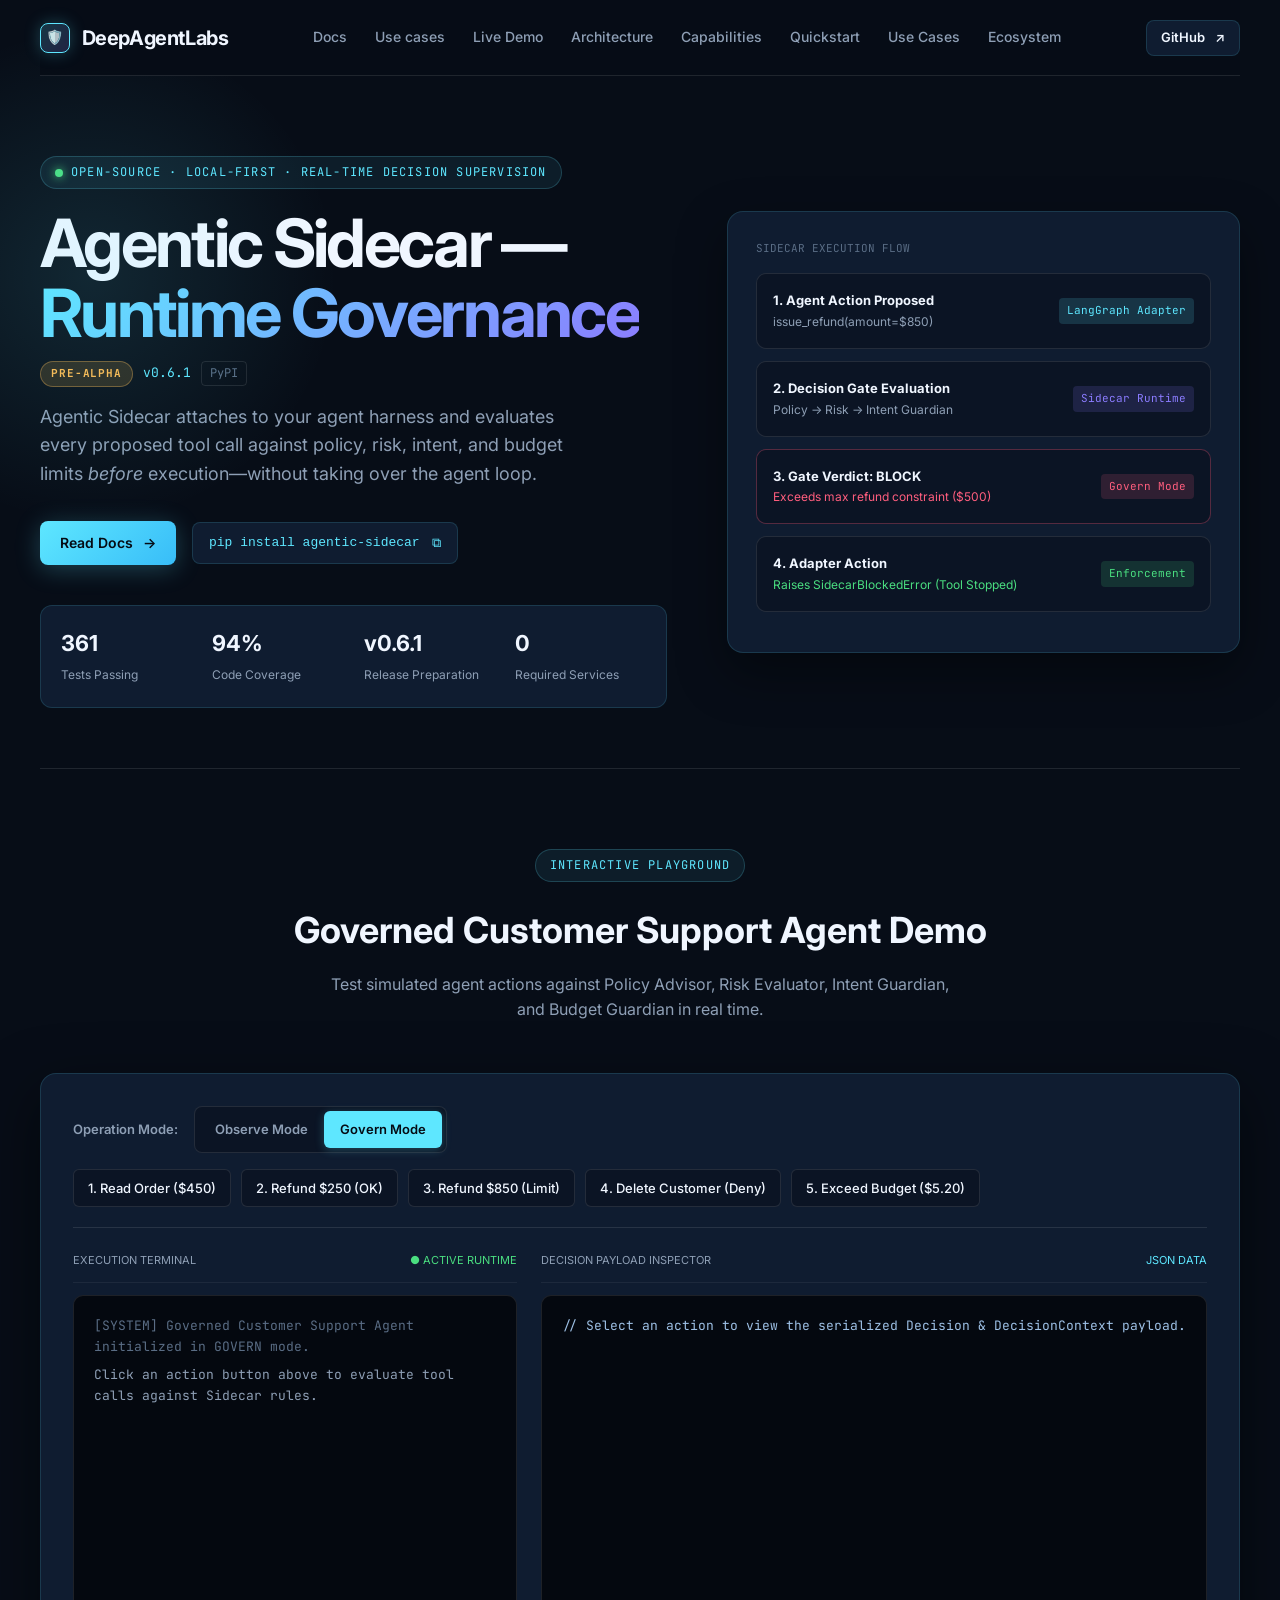
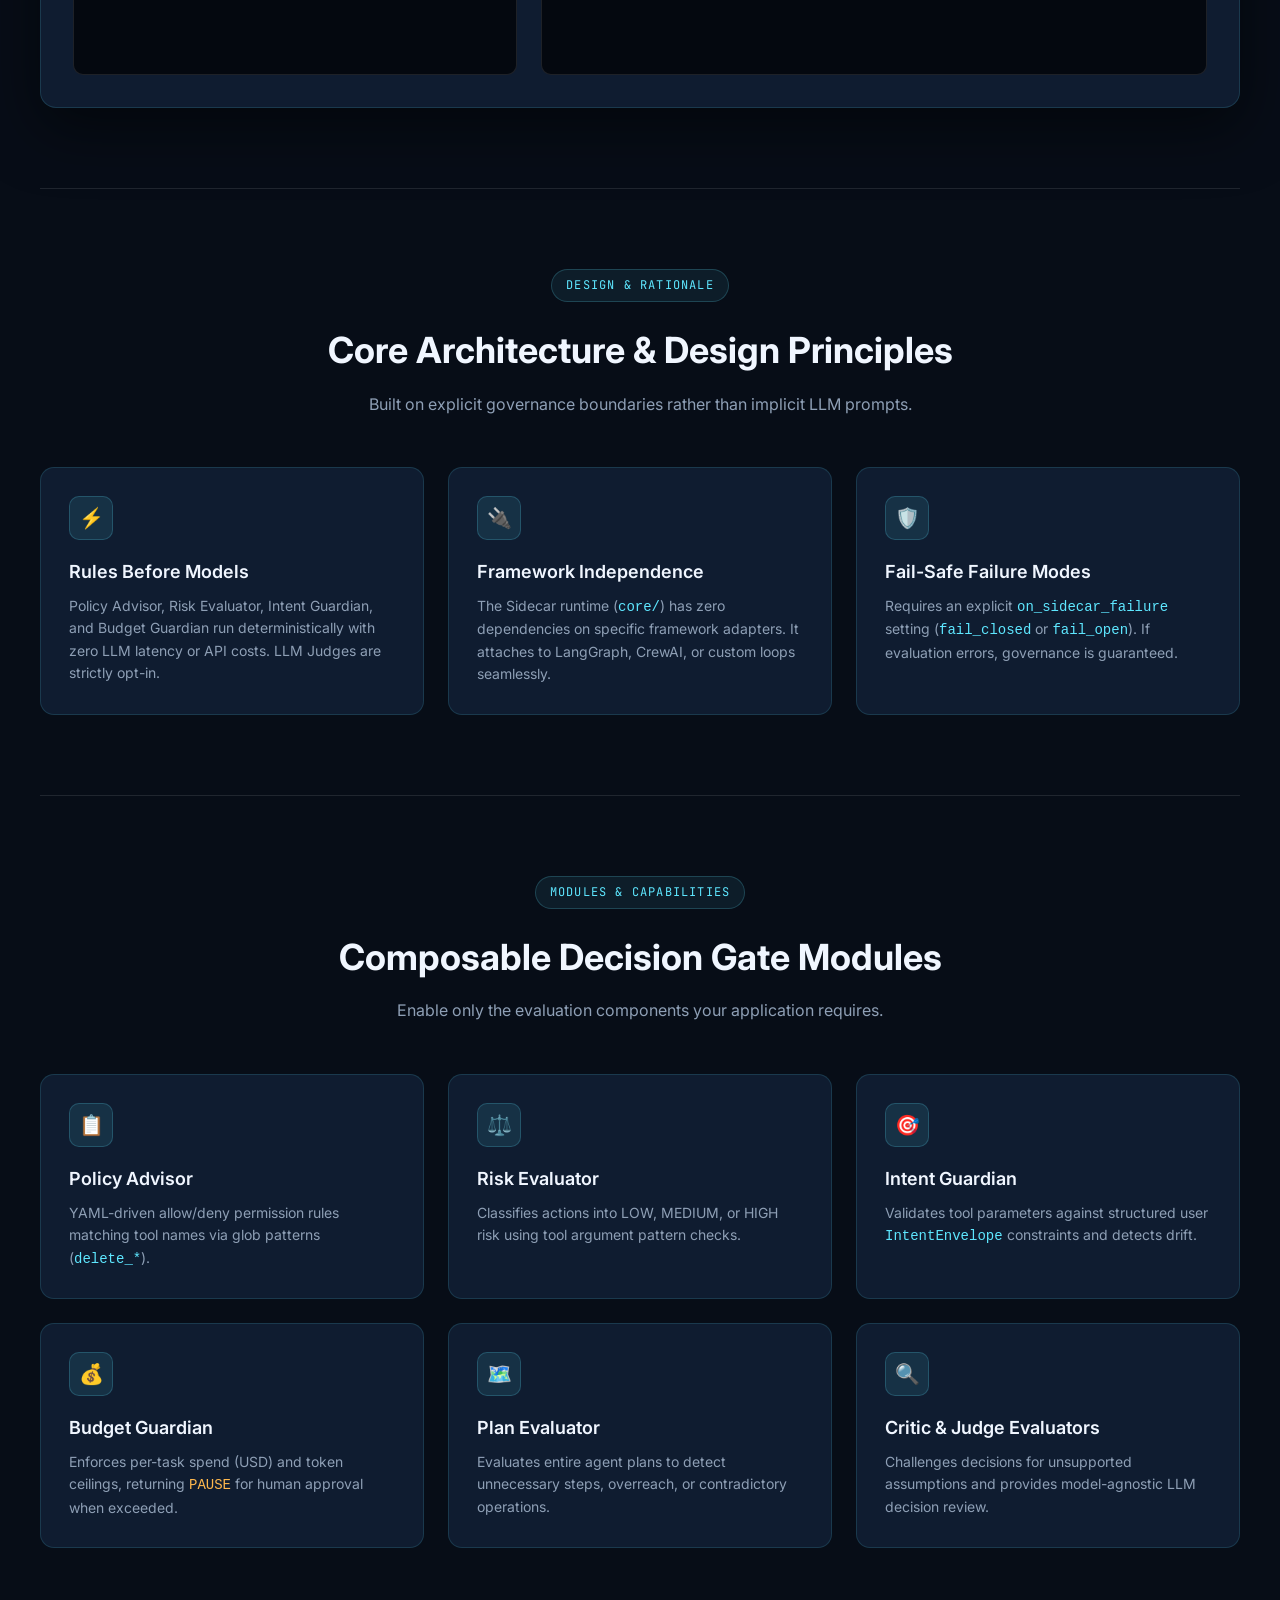
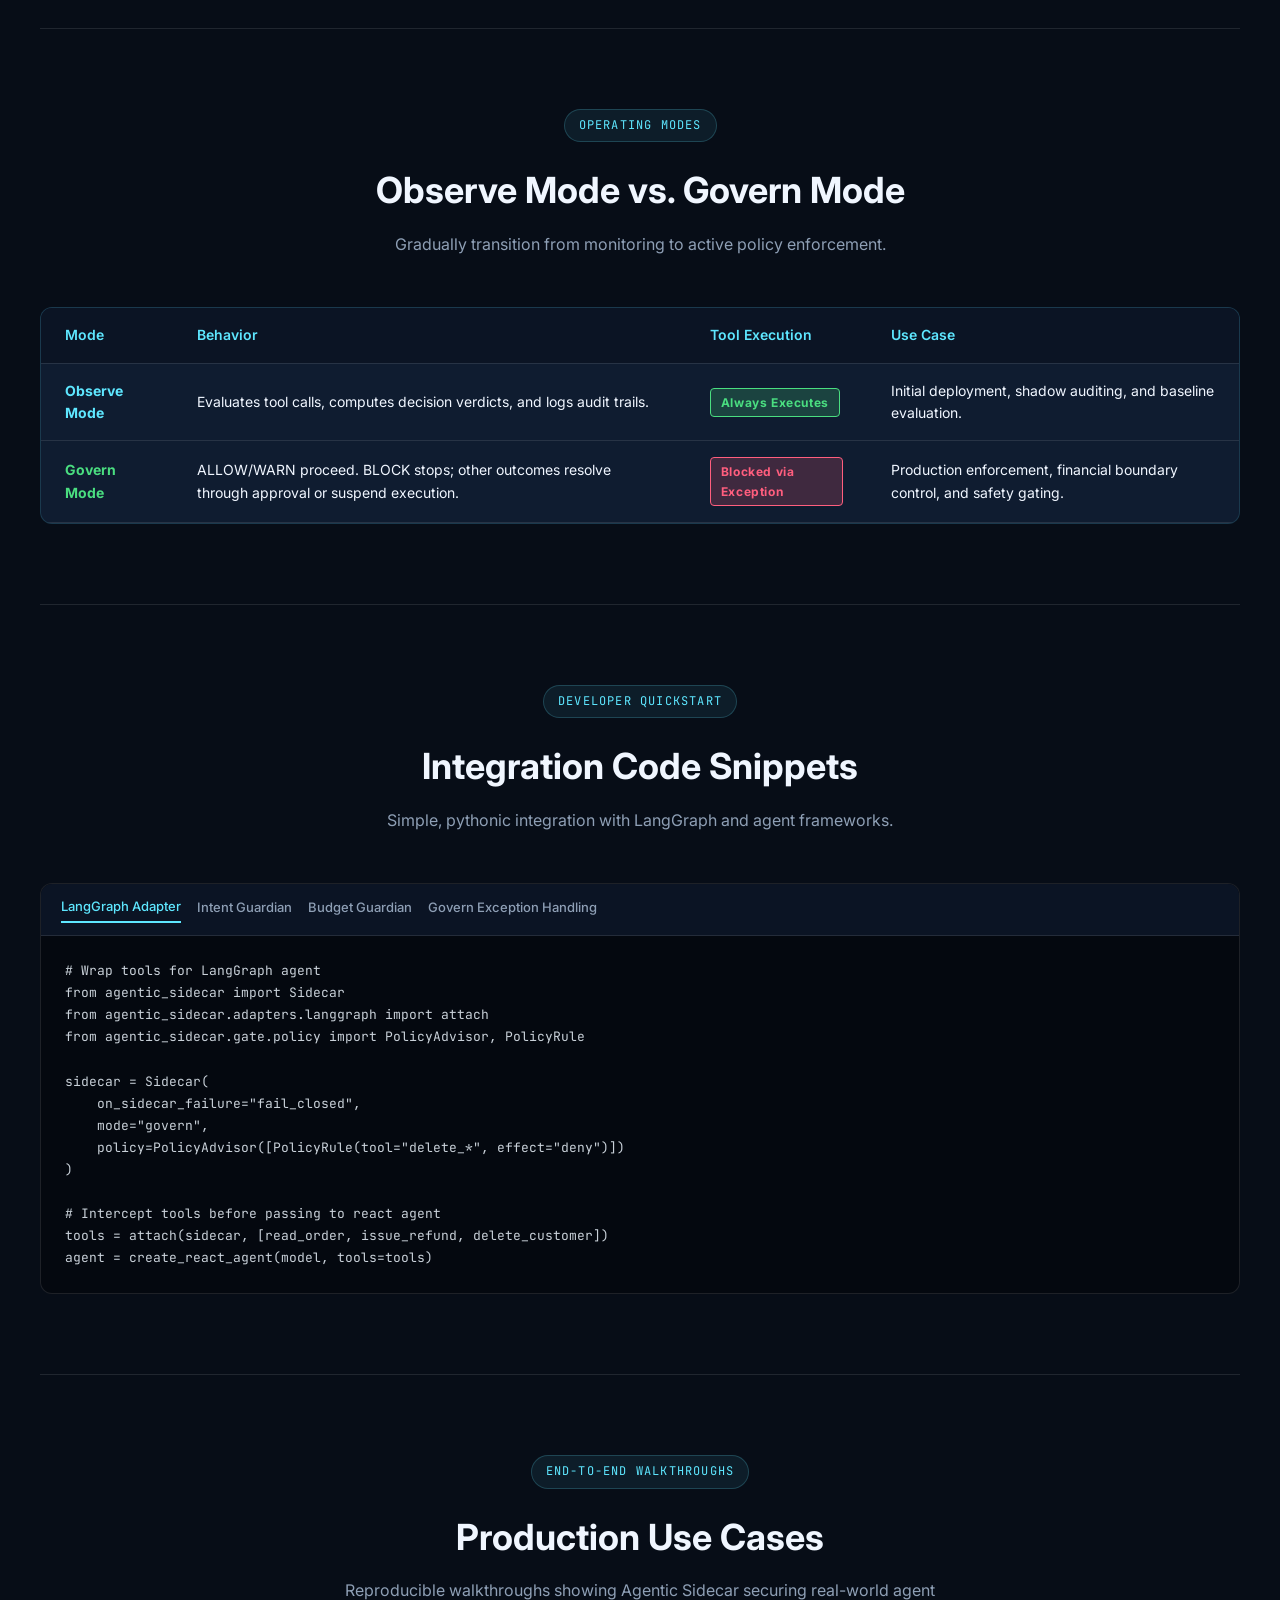
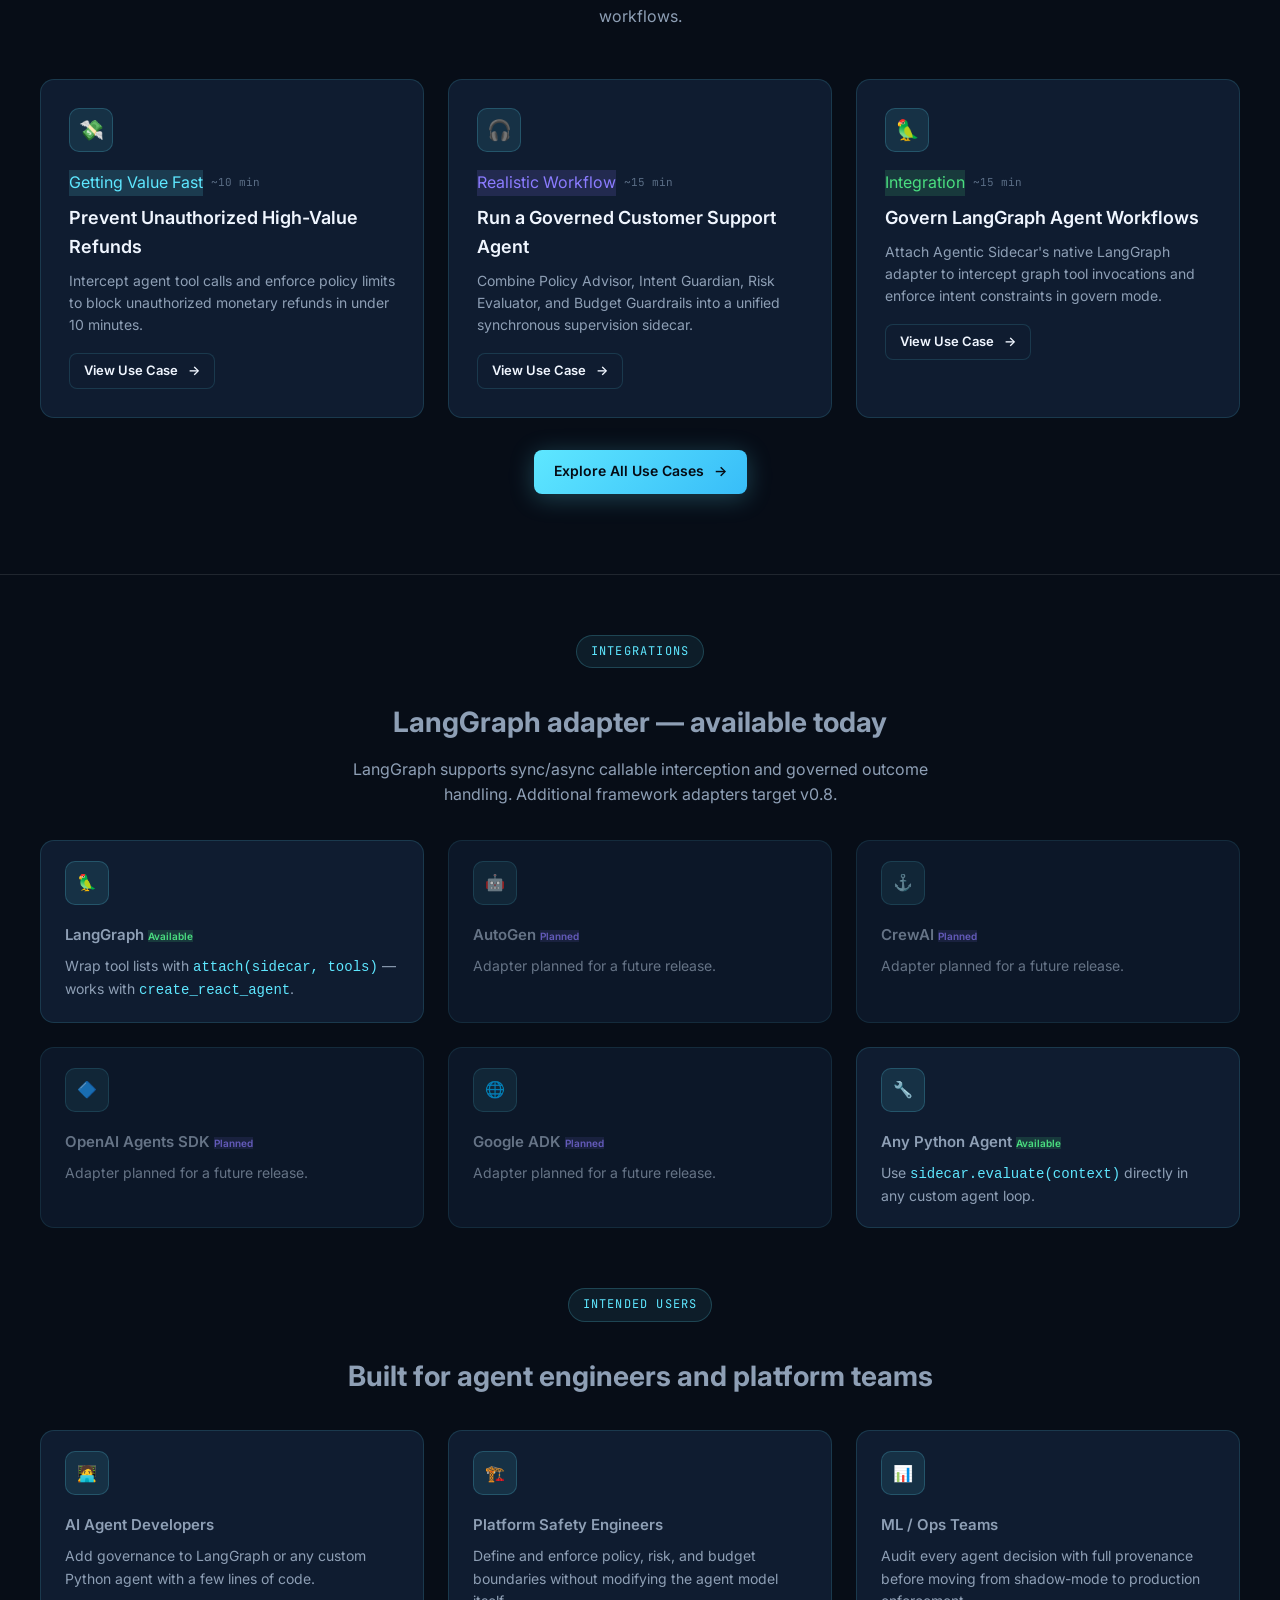
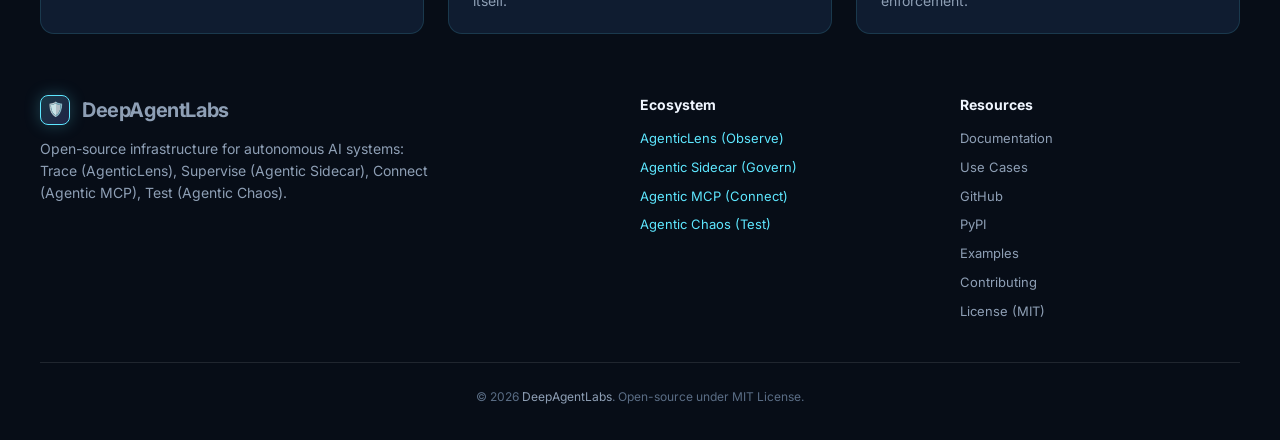
==== commit 8560b9f7: "Merge main into PR #22 and validate use-case walkthroughs" ====
--- a/index.html
+++ b/index.html
@@ -29,10 +29,12 @@
     </a>
     <nav class="nav-links" aria-label="Main navigation">
       <a href="docs/">Docs</a>
+      <a href="usecases/">Use cases</a>
       <a href="#playground">Live Demo</a>
       <a href="#architecture">Architecture</a>
       <a href="#modules">Capabilities</a>
       <a href="#quickstart">Quickstart</a>
+      <a href="#usecases">Use Cases</a>
       <a href="#ecosystem">Ecosystem</a>
     </nav>
 
@@ -304,6 +306,53 @@
     </div>
   </section>
 
+  <!-- Use Cases Section -->
+  <section class="section shell" id="usecases">
+    <div class="section-header">
+      <div class="eyebrow">End-to-End Walkthroughs</div>
+      <h2 class="section-title">Production Use Cases</h2>
+      <p class="section-subtitle">Reproducible walkthroughs showing Agentic Sidecar securing real-world agent workflows.</p>
+    </div>
+
+    <div class="grid-3">
+      <div class="feature-card">
+        <div class="card-icon">💸</div>
+        <div style="display:flex; align-items:center; gap:8px; margin-bottom:8px;">
+          <span class="tag tag-blue">Getting Value Fast</span>
+          <span style="font-size:11px; color:var(--text-dim); font-family:var(--font-mono);">~10 min</span>
+        </div>
+        <h3>Prevent Unauthorized High-Value Refunds</h3>
+        <p>Intercept agent tool calls and enforce policy limits to block unauthorized monetary refunds in under 10 minutes.</p>
+        <a class="button button-small button-ghost" href="usecases/prevent-unauthorized-refunds/" style="margin-top:16px;">View Use Case <span>→</span></a>
+      </div>
+
+      <div class="feature-card">
+        <div class="card-icon">🎧</div>
+        <div style="display:flex; align-items:center; gap:8px; margin-bottom:8px;">
+          <span class="tag tag-purple">Realistic Workflow</span>
+          <span style="font-size:11px; color:var(--text-dim); font-family:var(--font-mono);">~15 min</span>
+        </div>
+        <h3>Run a Governed Customer Support Agent</h3>
+        <p>Combine Policy Advisor, Intent Guardian, Risk Evaluator, and Budget Guardrails into a unified synchronous supervision sidecar.</p>
+        <a class="button button-small button-ghost" href="usecases/governed-customer-support-agent/" style="margin-top:16px;">View Use Case <span>→</span></a>
+      </div>
+
+      <div class="feature-card">
+        <div class="card-icon">🦜</div>
+        <div style="display:flex; align-items:center; gap:8px; margin-bottom:8px;">
+          <span class="tag tag-green">Integration</span>
+          <span style="font-size:11px; color:var(--text-dim); font-family:var(--font-mono);">~15 min</span>
+        </div>
+        <h3>Govern LangGraph Agent Workflows</h3>
+        <p>Attach Agentic Sidecar's native LangGraph adapter to intercept graph tool invocations and enforce intent constraints in govern mode.</p>
+        <a class="button button-small button-ghost" href="usecases/govern-langgraph-agent-workflows/" style="margin-top:16px;">View Use Case <span>→</span></a>
+      </div>
+    </div>
+    <div style="text-align:center; margin-top:32px;">
+      <a class="button button-primary" href="usecases/">Explore All Use Cases <span>→</span></a>
+    </div>
+  </section>
+
   <!-- DeepAgentLabs Ecosystem & Footer -->
   <footer id="ecosystem">
     <div class="shell">
@@ -393,6 +442,7 @@
           <h4 style="color: var(--text); margin-bottom: 12px;">Resources</h4>
           <ul style="list-style: none; display: grid; gap: 8px; font-size: 13px;">
             <li><a href="docs/">Documentation</a></li>
+            <li><a href="usecases/">Use Cases</a></li>
             <li><a href="https://github.com/DeepAgentLabs/agentic-sidecar">GitHub</a></li>
             <li><a href="https://pypi.org/project/agentic-sidecar/">PyPI</a></li>
             <li><a href="https://github.com/DeepAgentLabs/agentic-sidecar/tree/main/examples">Examples</a></li>
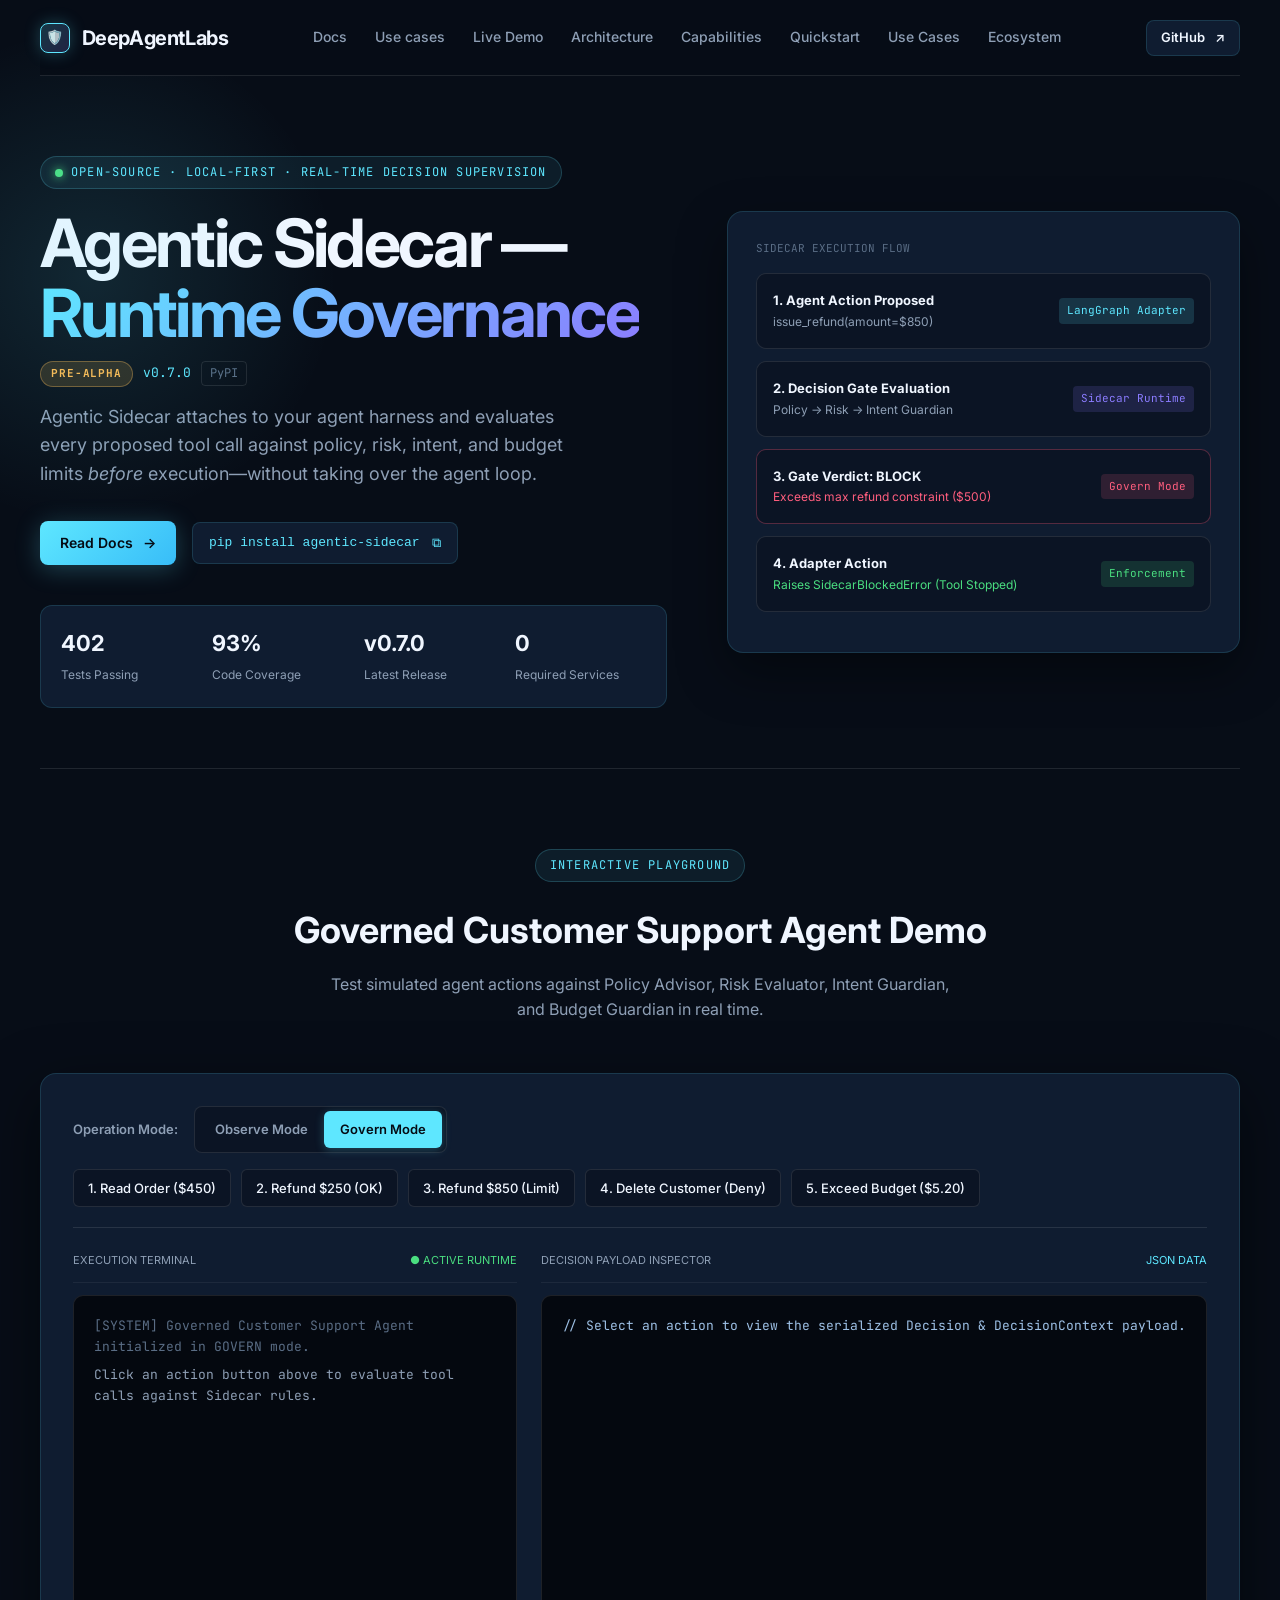
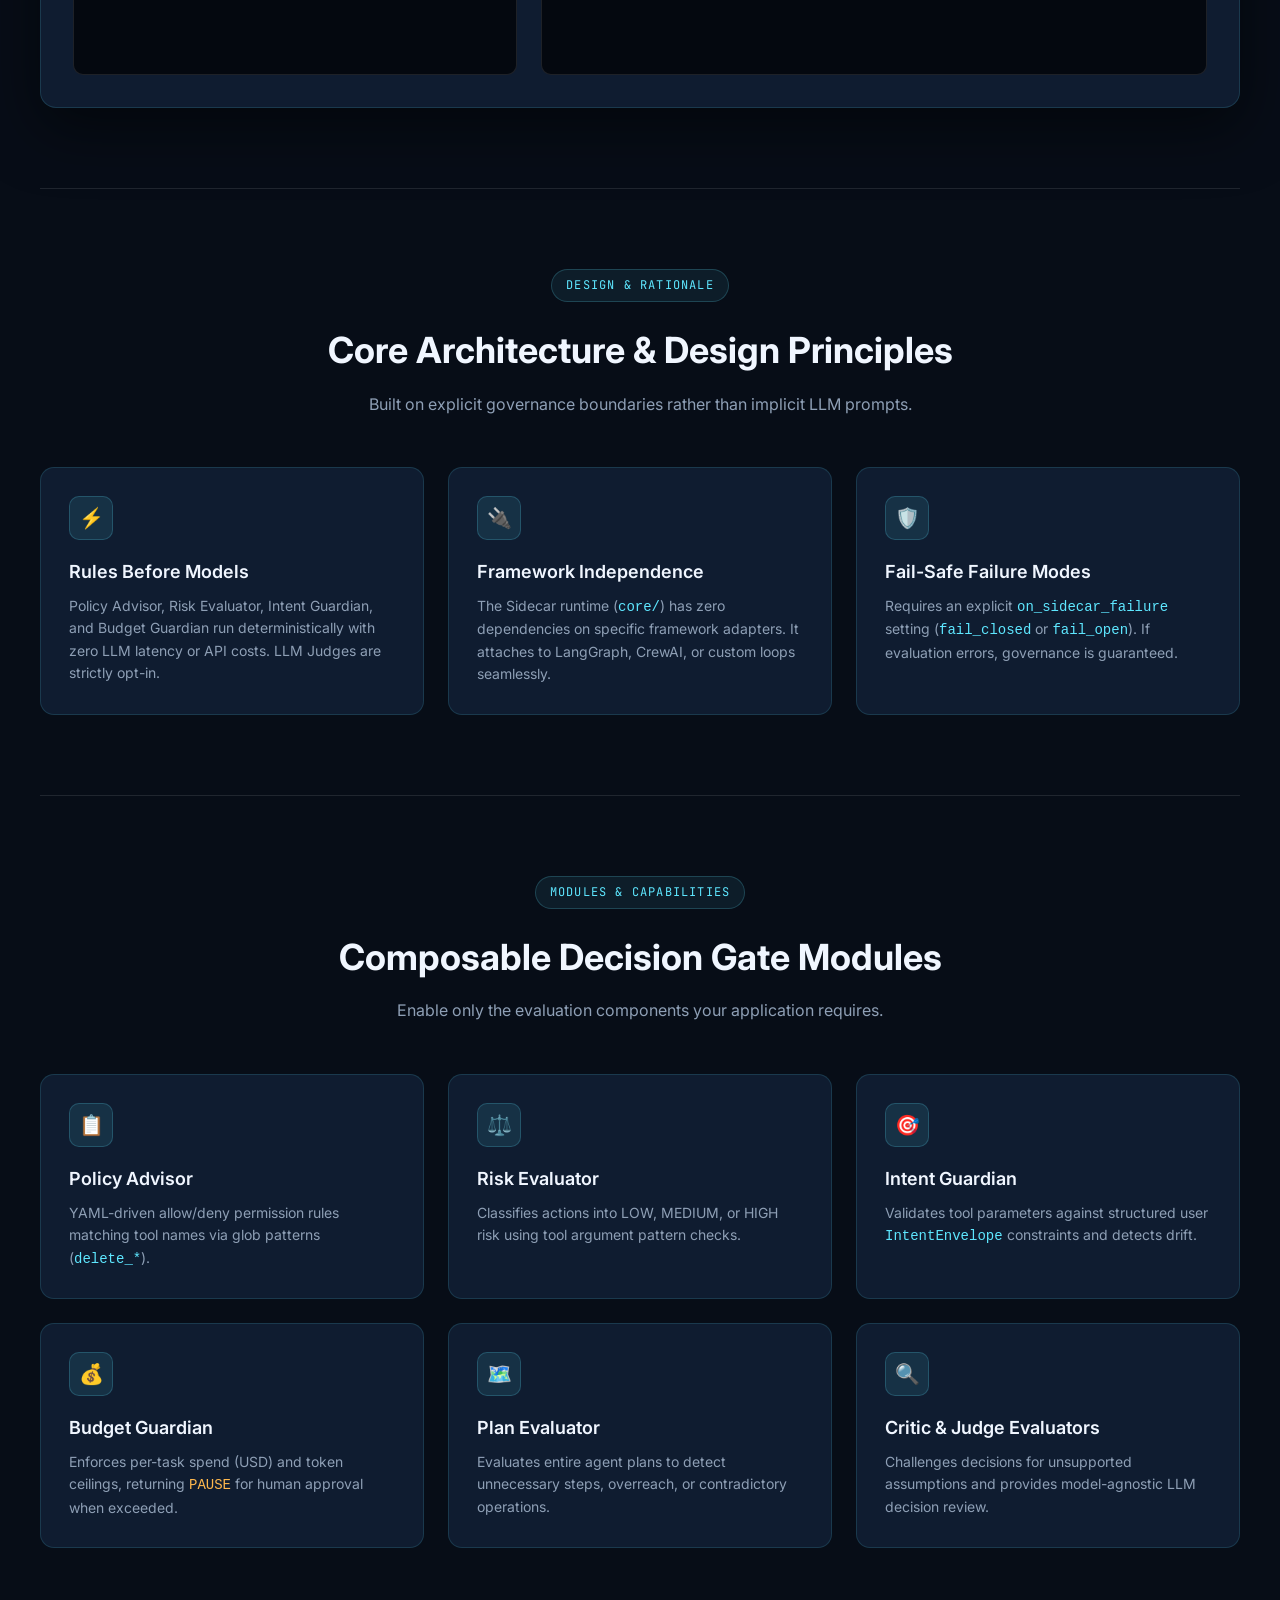
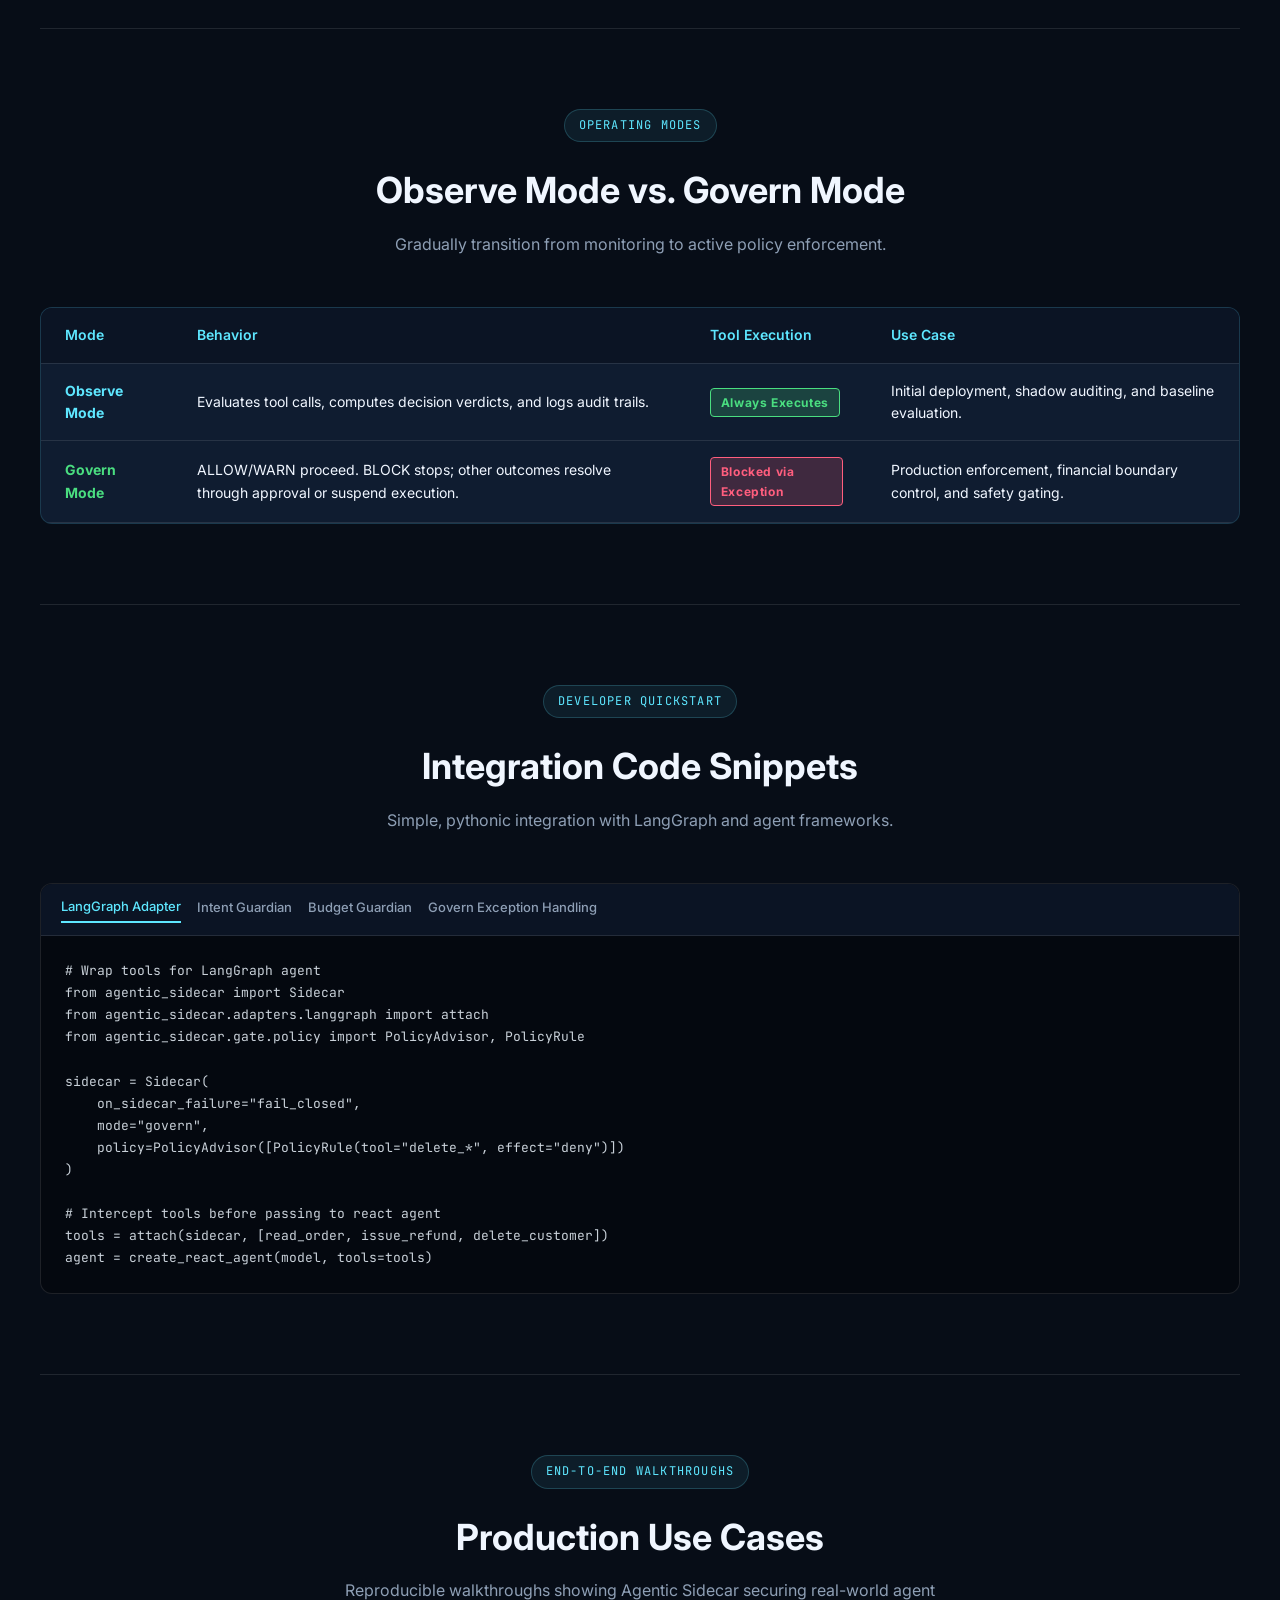
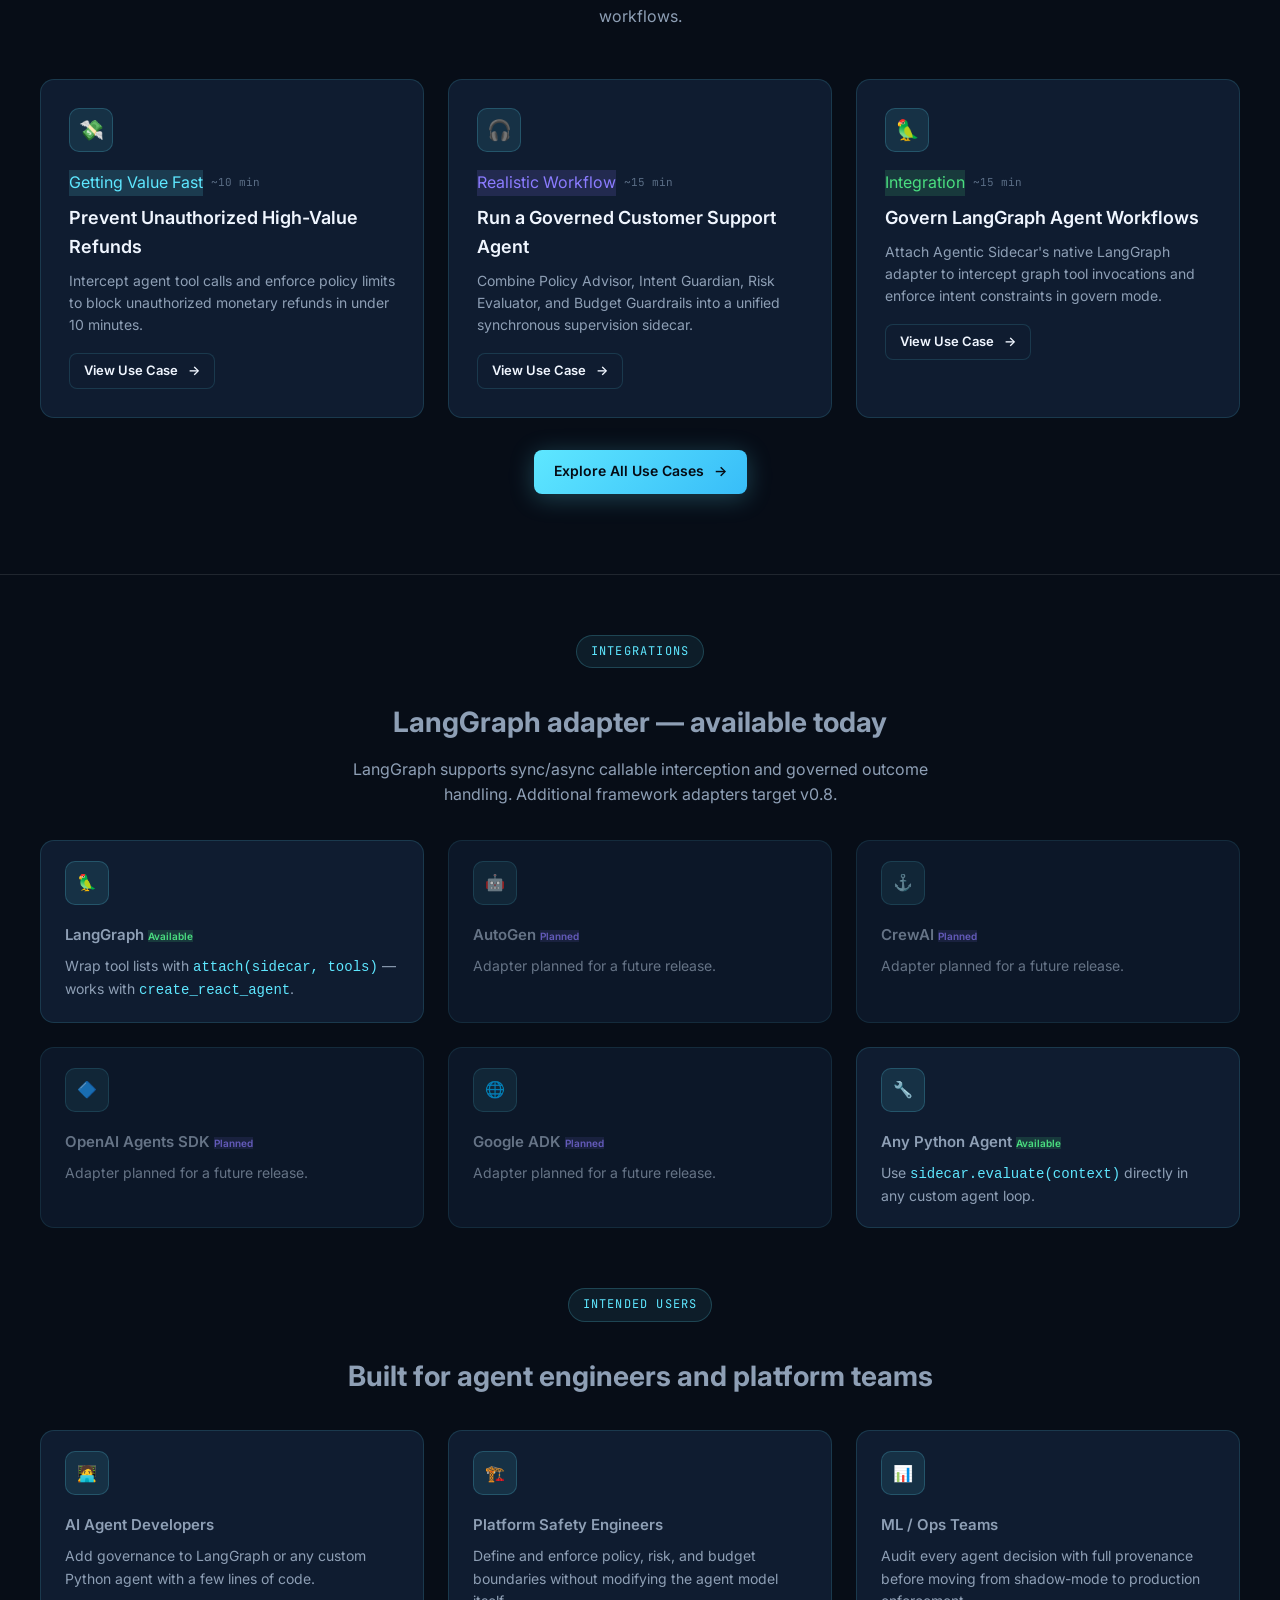
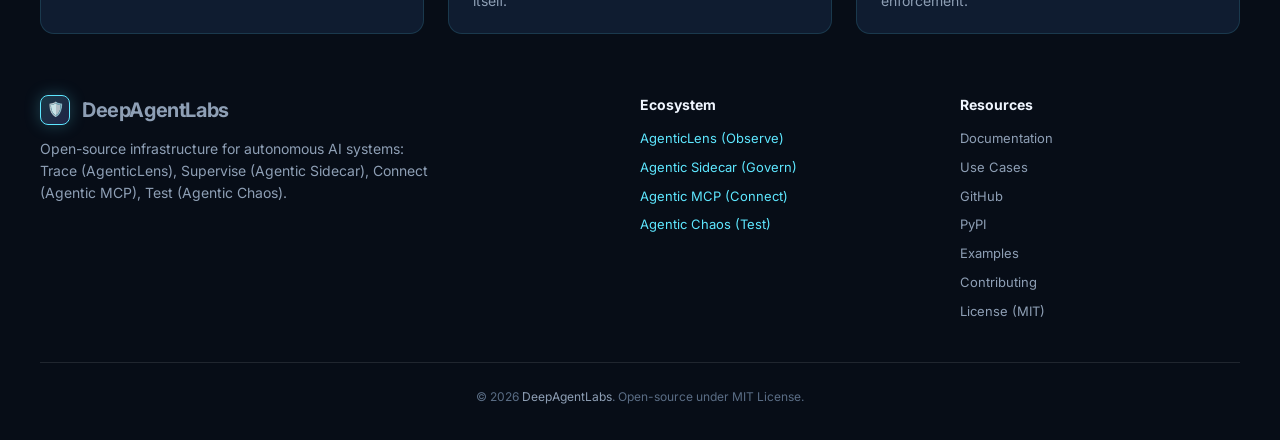
==== commit f183c691: "fix: correct landing metadata and Open Graph image - og.png: re-emit as valid PNG at exactly 1200x63" ====
--- a/index.html
+++ b/index.html
@@ -54,7 +54,7 @@
       </div>
       <div style="display:flex; align-items:center; gap:10px; margin-bottom:16px;">
         <span class="maturity-badge">Pre-Alpha</span>
-        <span style="font-family:var(--font-mono); font-size:13px; color:var(--cyan);">v0.6.1</span>
+        <span style="font-family:var(--font-mono); font-size:13px; color:var(--cyan);">v0.7.0</span>
         <a href="https://pypi.org/project/agentic-sidecar/" style="font-size:12px; color:var(--text-dim); border:1px solid var(--line); padding:2px 8px; border-radius:4px; font-family:var(--font-mono);" target="_blank" rel="noopener">PyPI</a>
       </div>
       <p class="hero-lead">
@@ -69,16 +69,16 @@
       </div>
       <div class="hero-stats">
         <div class="stat-item">
-          <strong>361</strong>
+          <strong>402</strong>
           <span>Tests Passing</span>
         </div>
         <div class="stat-item">
-          <strong>94%</strong>
+          <strong>93%</strong>
           <span>Code Coverage</span>
         </div>
         <div class="stat-item">
-          <strong>v0.6.1</strong>
-          <span>Release Preparation</span>
+          <strong>v0.7.0</strong>
+          <span>Latest Release</span>
         </div>
         <div class="stat-item">
           <strong>0</strong>
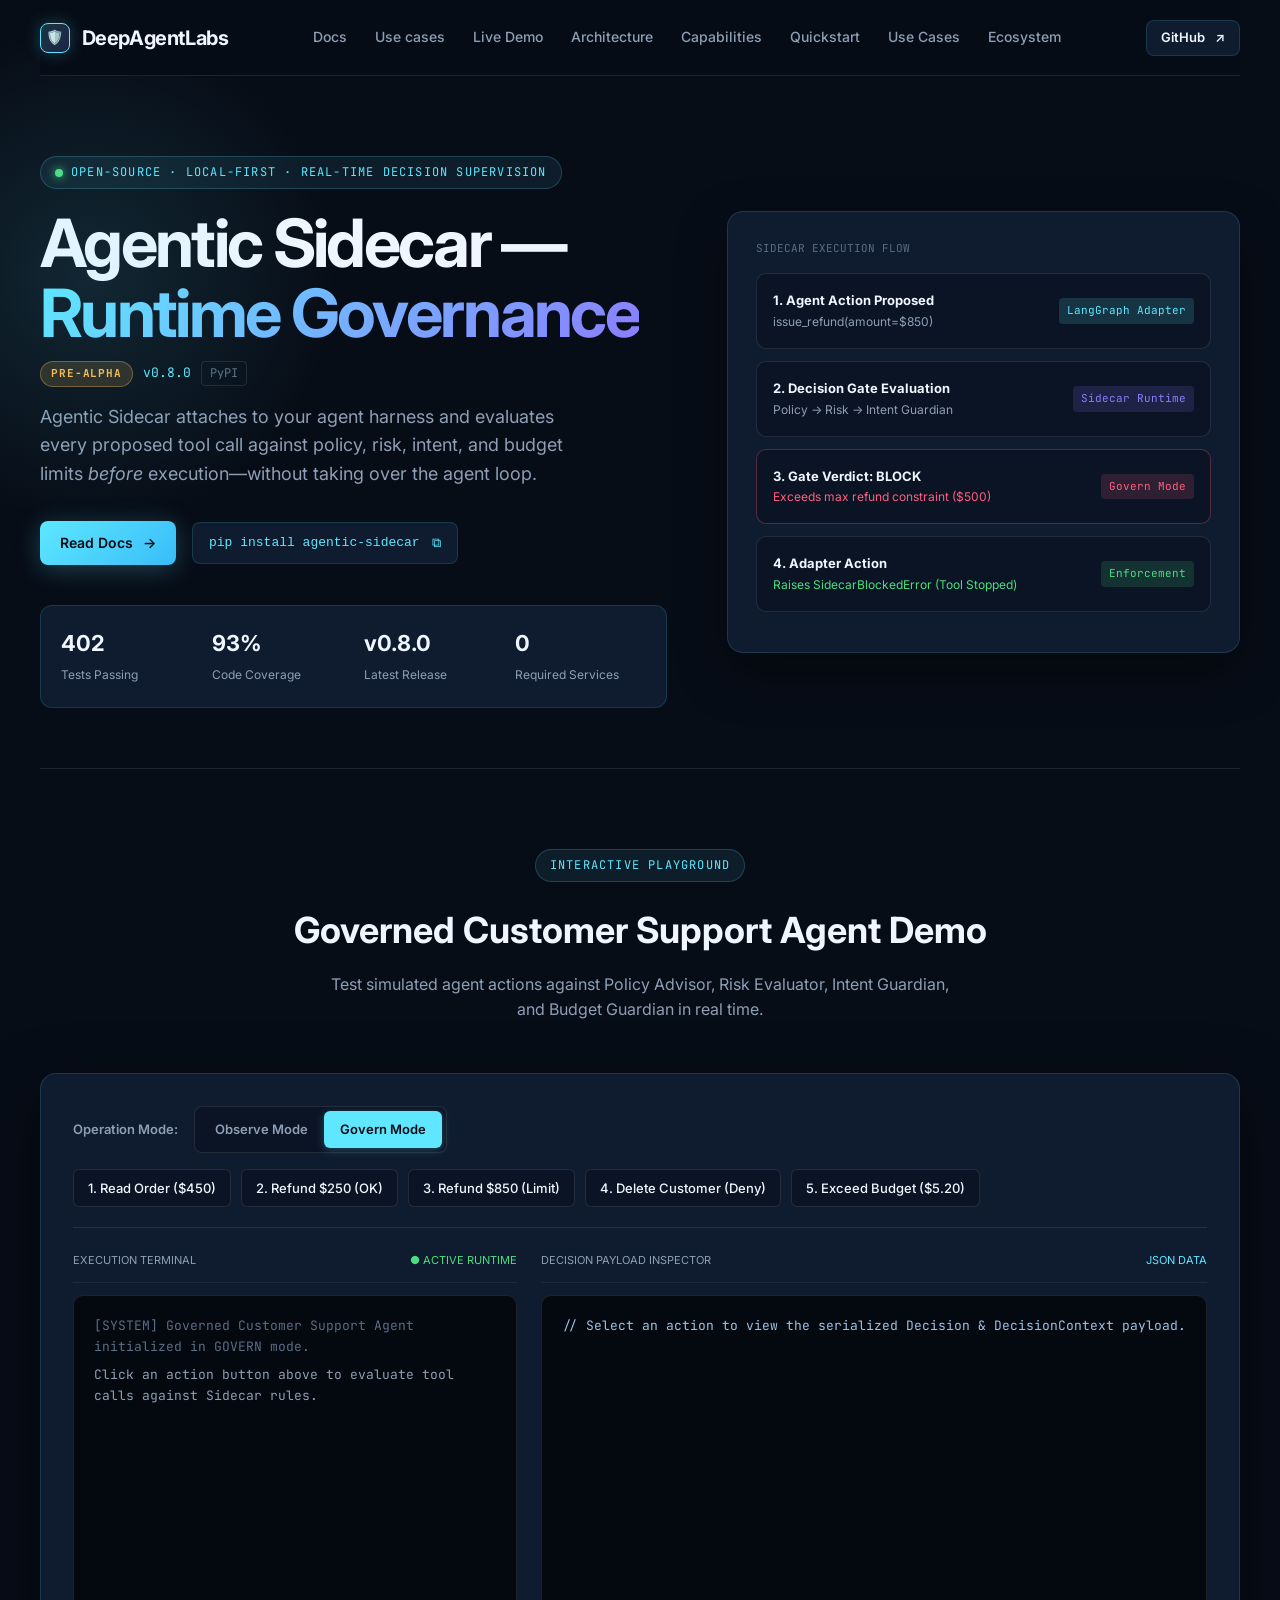
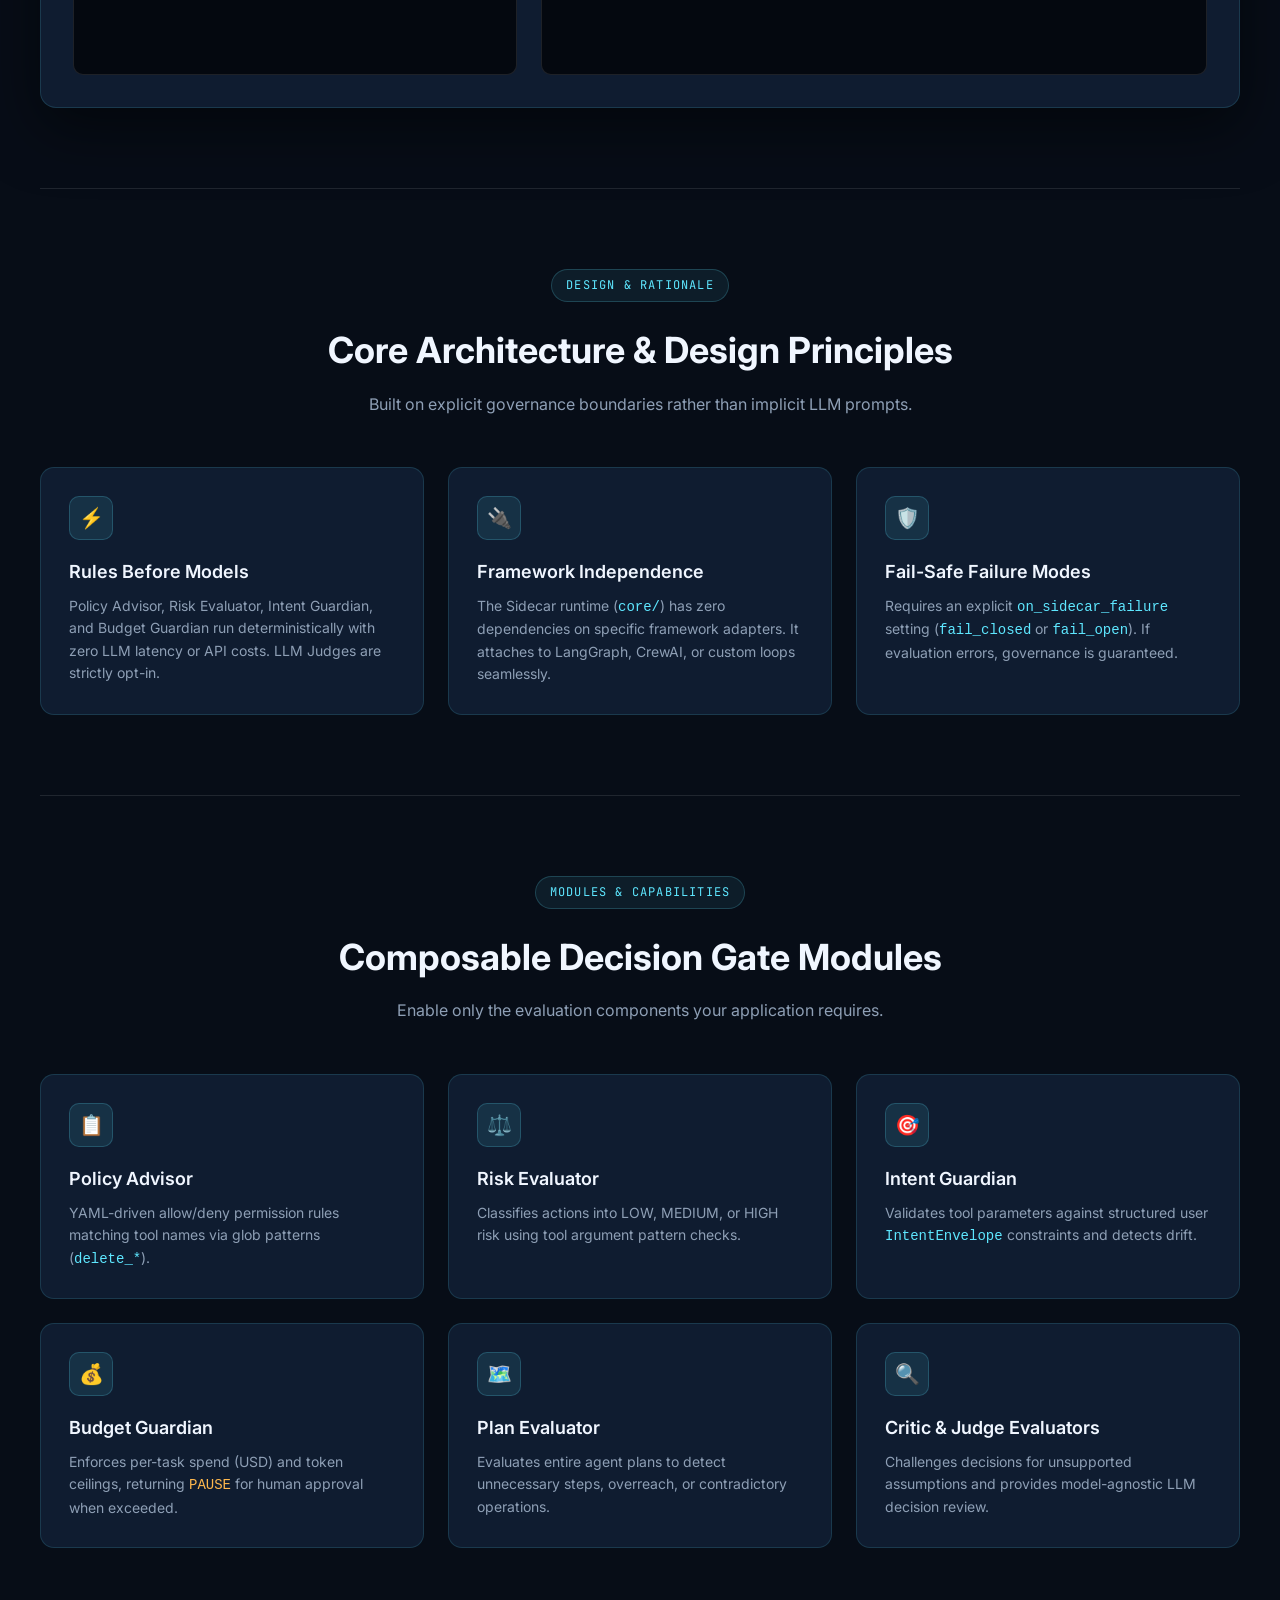
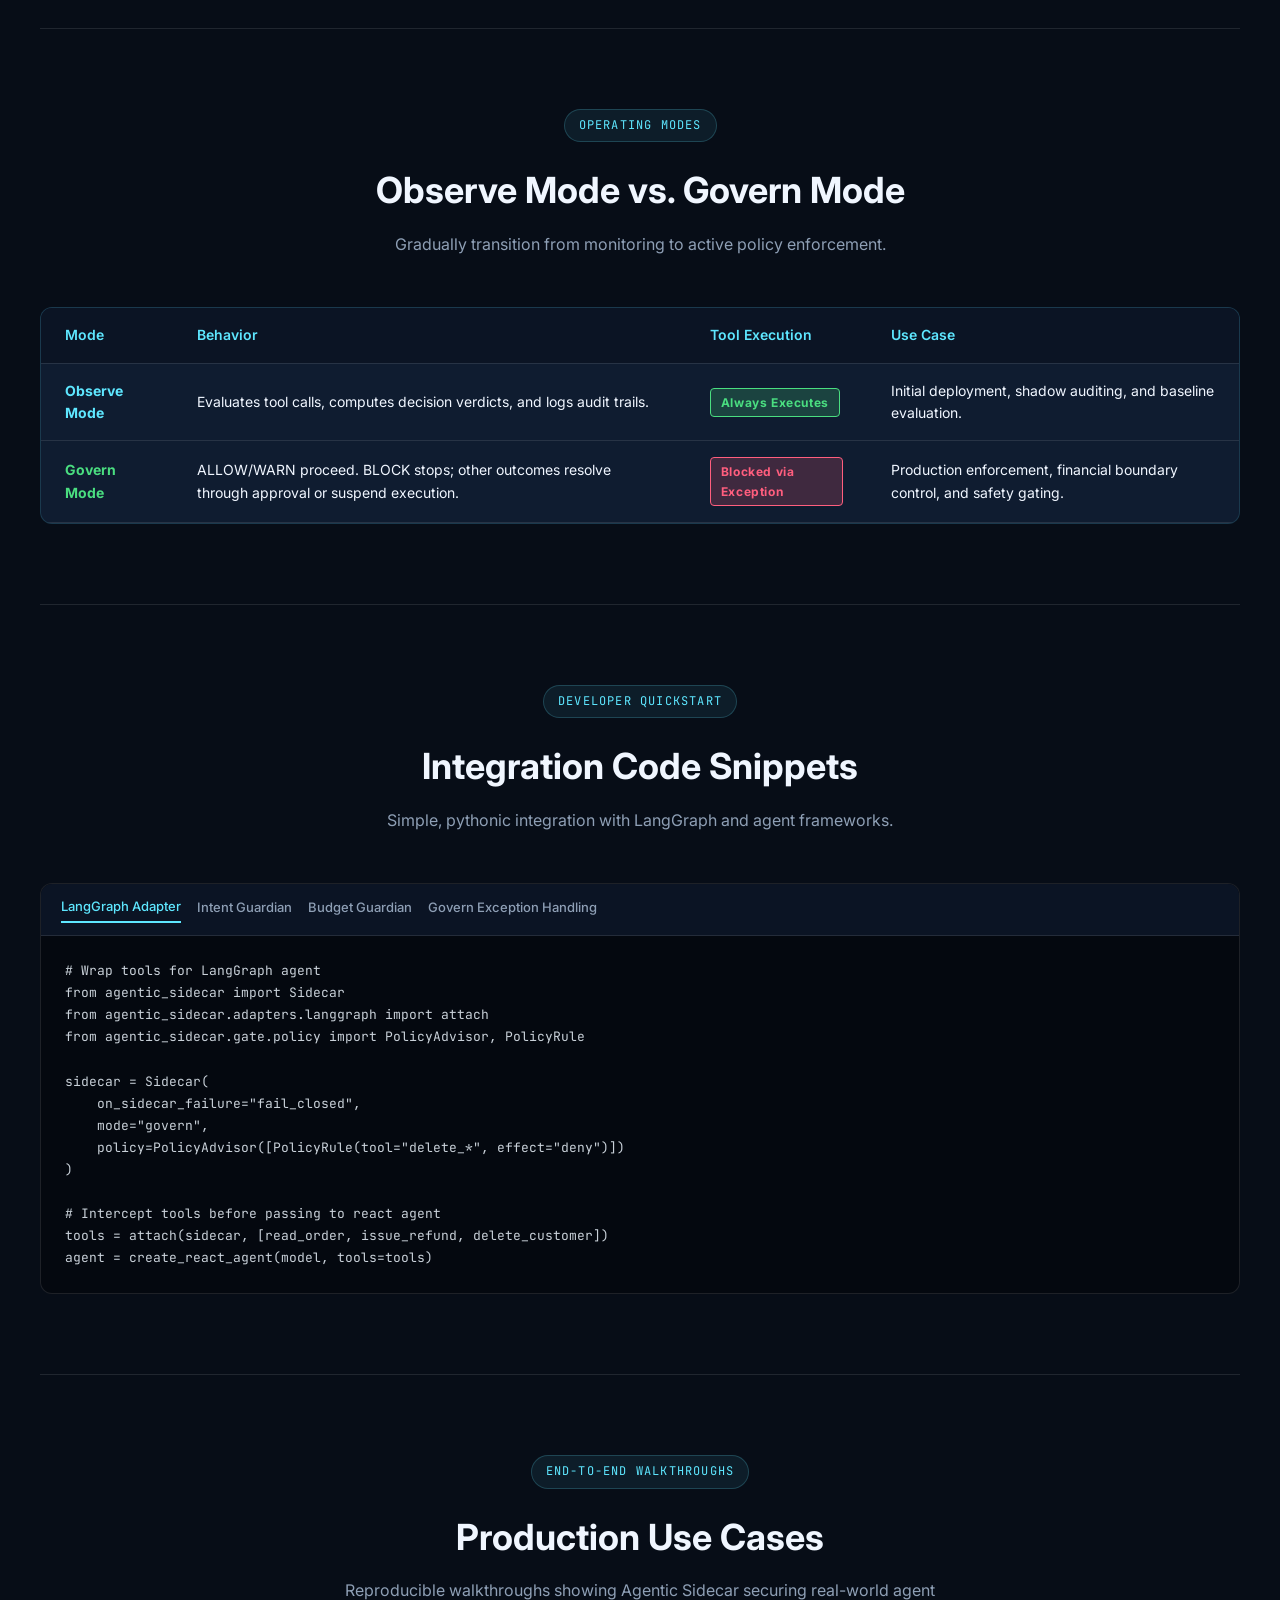
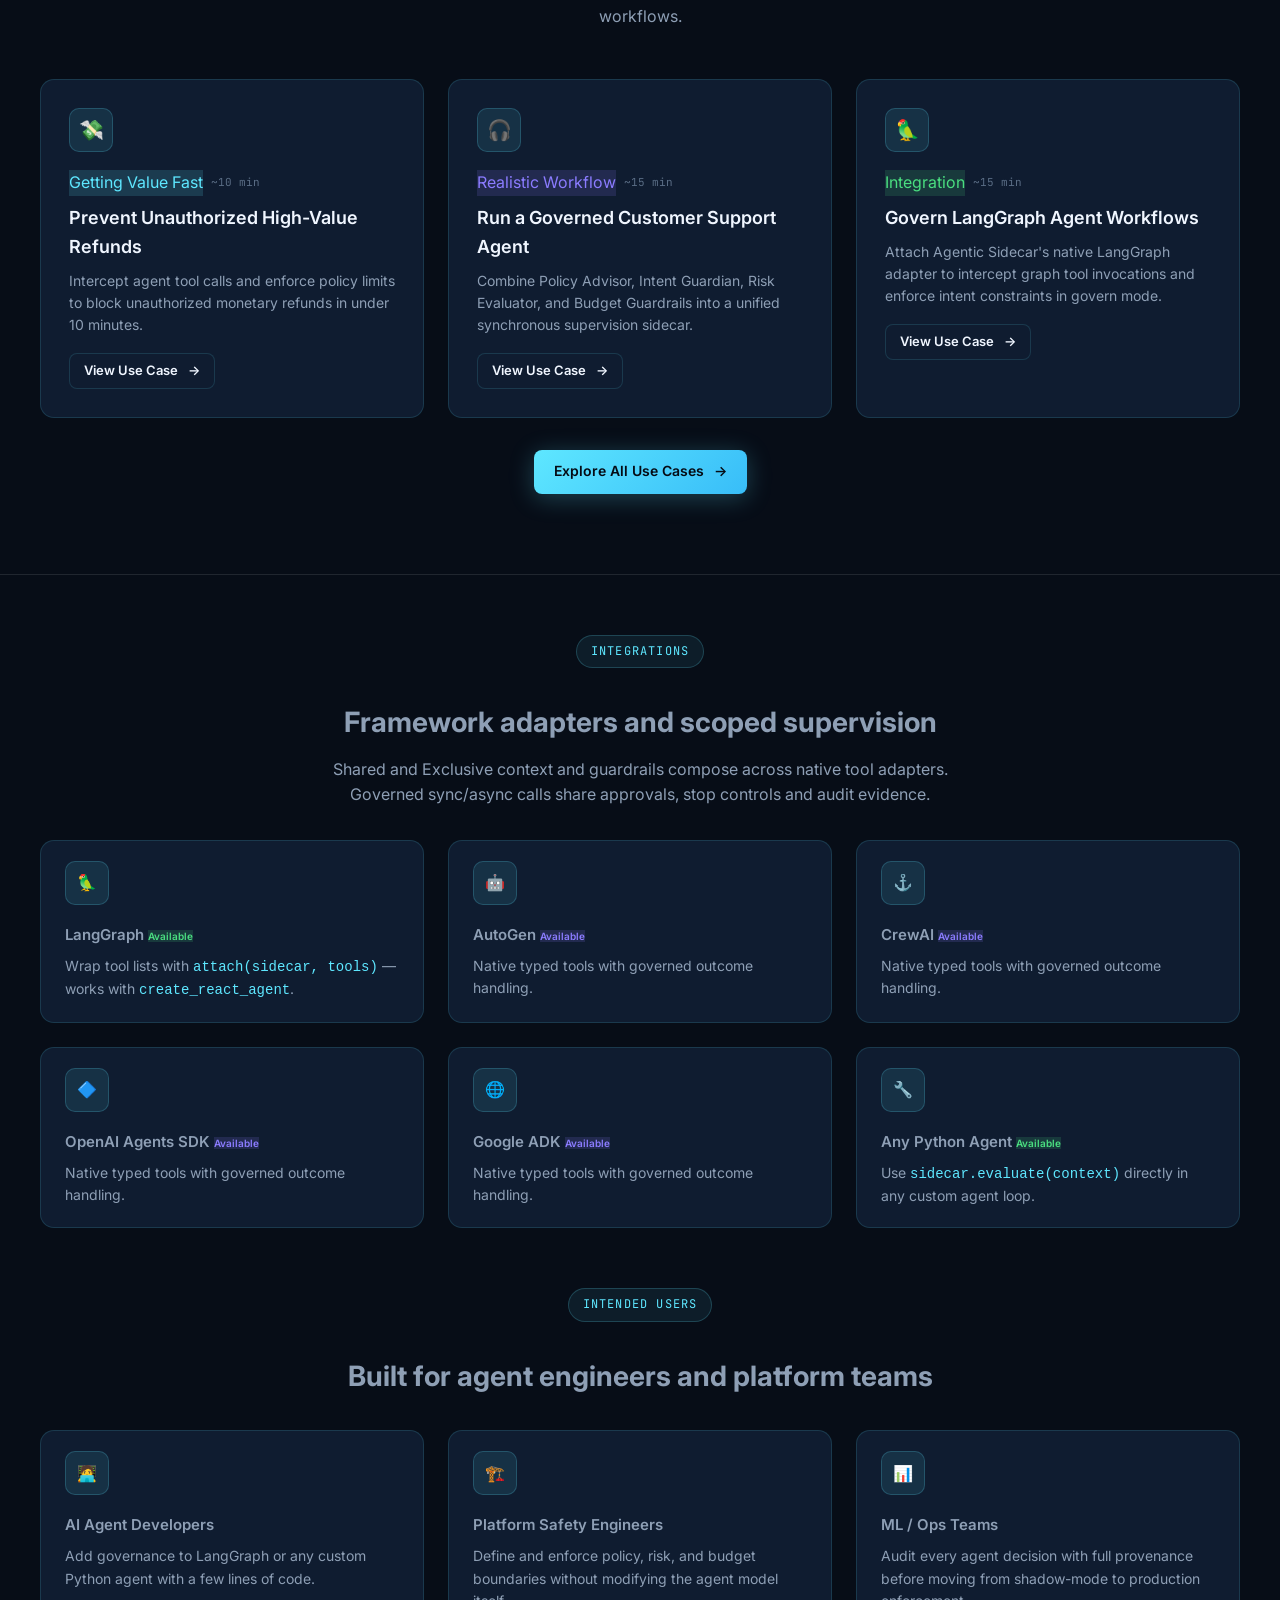
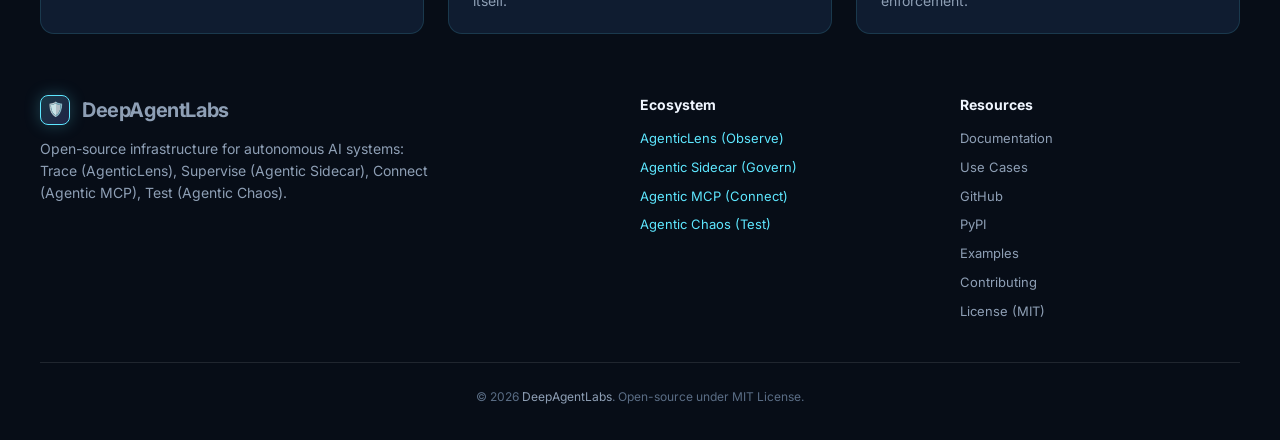
==== commit 05b98d5f: "docs(site): show available adapters and scoped supervision" ====
--- a/index.html
+++ b/index.html
@@ -54,7 +54,7 @@
       </div>
       <div style="display:flex; align-items:center; gap:10px; margin-bottom:16px;">
         <span class="maturity-badge">Pre-Alpha</span>
-        <span style="font-family:var(--font-mono); font-size:13px; color:var(--cyan);">v0.7.0</span>
+        <span style="font-family:var(--font-mono); font-size:13px; color:var(--cyan);">v0.8.0</span>
         <a href="https://pypi.org/project/agentic-sidecar/" style="font-size:12px; color:var(--text-dim); border:1px solid var(--line); padding:2px 8px; border-radius:4px; font-family:var(--font-mono);" target="_blank" rel="noopener">PyPI</a>
       </div>
       <p class="hero-lead">
@@ -77,7 +77,7 @@
           <span>Code Coverage</span>
         </div>
         <div class="stat-item">
-          <strong>v0.7.0</strong>
+          <strong>v0.8.0</strong>
           <span>Latest Release</span>
         </div>
         <div class="stat-item">
@@ -360,8 +360,8 @@
       <!-- Integrations strip -->
       <div class="section-header" style="margin-bottom:32px;">
         <div class="eyebrow" style="display:inline-flex;">Integrations</div>
-        <h2 class="section-title" style="font-size:28px; margin-top:12px;">LangGraph adapter — available today</h2>
-        <p class="section-subtitle">LangGraph supports sync/async callable interception and governed outcome handling. Additional framework adapters target v0.8.</p>
+        <h2 class="section-title" style="font-size:28px; margin-top:12px;">Framework adapters and scoped supervision</h2>
+        <p class="section-subtitle">Shared and Exclusive context and guardrails compose across native tool adapters. Governed sync/async calls share approvals, stop controls and audit evidence.</p>
       </div>
       <div class="grid-3" style="margin-bottom:60px;">
         <div class="feature-card" style="padding:20px 24px;">
@@ -369,25 +369,25 @@
           <h3 style="font-size:15px;">LangGraph <span class="tag tag-green" style="font-size:10px; vertical-align:middle;">Available</span></h3>
           <p>Wrap tool lists with <code style="color:var(--cyan)">attach(sidecar, tools)</code> — works with <code style="color:var(--cyan)">create_react_agent</code>.</p>
         </div>
-        <div class="feature-card" style="padding:20px 24px; opacity:0.7;">
+        <div class="feature-card" style="padding:20px 24px;">
           <div class="card-icon" style="font-size:16px;">🤖</div>
-          <h3 style="font-size:15px;">AutoGen <span class="tag tag-purple" style="font-size:10px; vertical-align:middle;">Planned</span></h3>
-          <p>Adapter planned for a future release.</p>
-        </div>
-        <div class="feature-card" style="padding:20px 24px; opacity:0.7;">
+          <h3 style="font-size:15px;">AutoGen <span class="tag tag-purple" style="font-size:10px; vertical-align:middle;">Available</span></h3>
+          <p>Native typed tools with governed outcome handling.</p>
+        </div>
+        <div class="feature-card" style="padding:20px 24px;">
           <div class="card-icon" style="font-size:16px;">⚓</div>
-          <h3 style="font-size:15px;">CrewAI <span class="tag tag-purple" style="font-size:10px; vertical-align:middle;">Planned</span></h3>
-          <p>Adapter planned for a future release.</p>
-        </div>
-        <div class="feature-card" style="padding:20px 24px; opacity:0.7;">
+          <h3 style="font-size:15px;">CrewAI <span class="tag tag-purple" style="font-size:10px; vertical-align:middle;">Available</span></h3>
+          <p>Native typed tools with governed outcome handling.</p>
+        </div>
+        <div class="feature-card" style="padding:20px 24px;">
           <div class="card-icon" style="font-size:16px;">🔷</div>
-          <h3 style="font-size:15px;">OpenAI Agents SDK <span class="tag tag-purple" style="font-size:10px; vertical-align:middle;">Planned</span></h3>
-          <p>Adapter planned for a future release.</p>
-        </div>
-        <div class="feature-card" style="padding:20px 24px; opacity:0.7;">
+          <h3 style="font-size:15px;">OpenAI Agents SDK <span class="tag tag-purple" style="font-size:10px; vertical-align:middle;">Available</span></h3>
+          <p>Native typed tools with governed outcome handling.</p>
+        </div>
+        <div class="feature-card" style="padding:20px 24px;">
           <div class="card-icon" style="font-size:16px;">🌐</div>
-          <h3 style="font-size:15px;">Google ADK <span class="tag tag-purple" style="font-size:10px; vertical-align:middle;">Planned</span></h3>
-          <p>Adapter planned for a future release.</p>
+          <h3 style="font-size:15px;">Google ADK <span class="tag tag-purple" style="font-size:10px; vertical-align:middle;">Available</span></h3>
+          <p>Native typed tools with governed outcome handling.</p>
         </div>
         <div class="feature-card" style="padding:20px 24px;">
           <div class="card-icon" style="font-size:16px;">🔧</div>
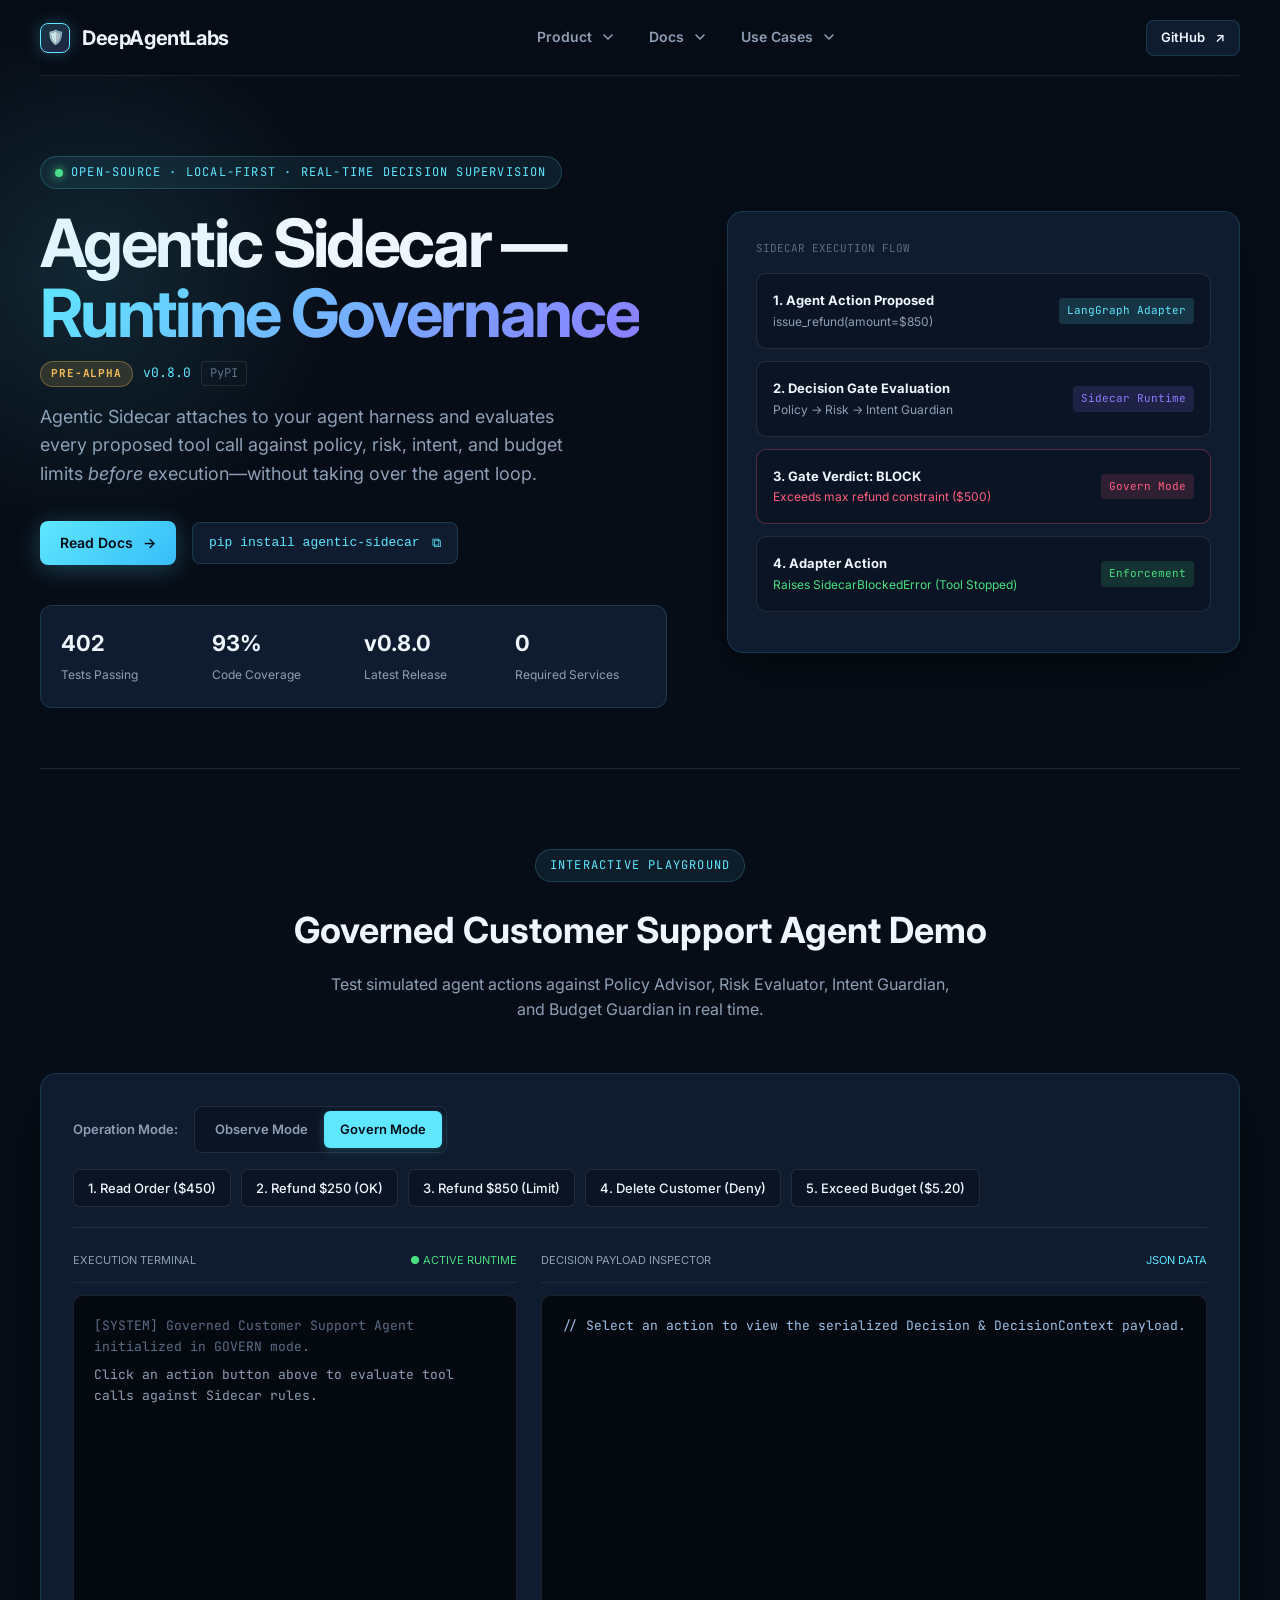
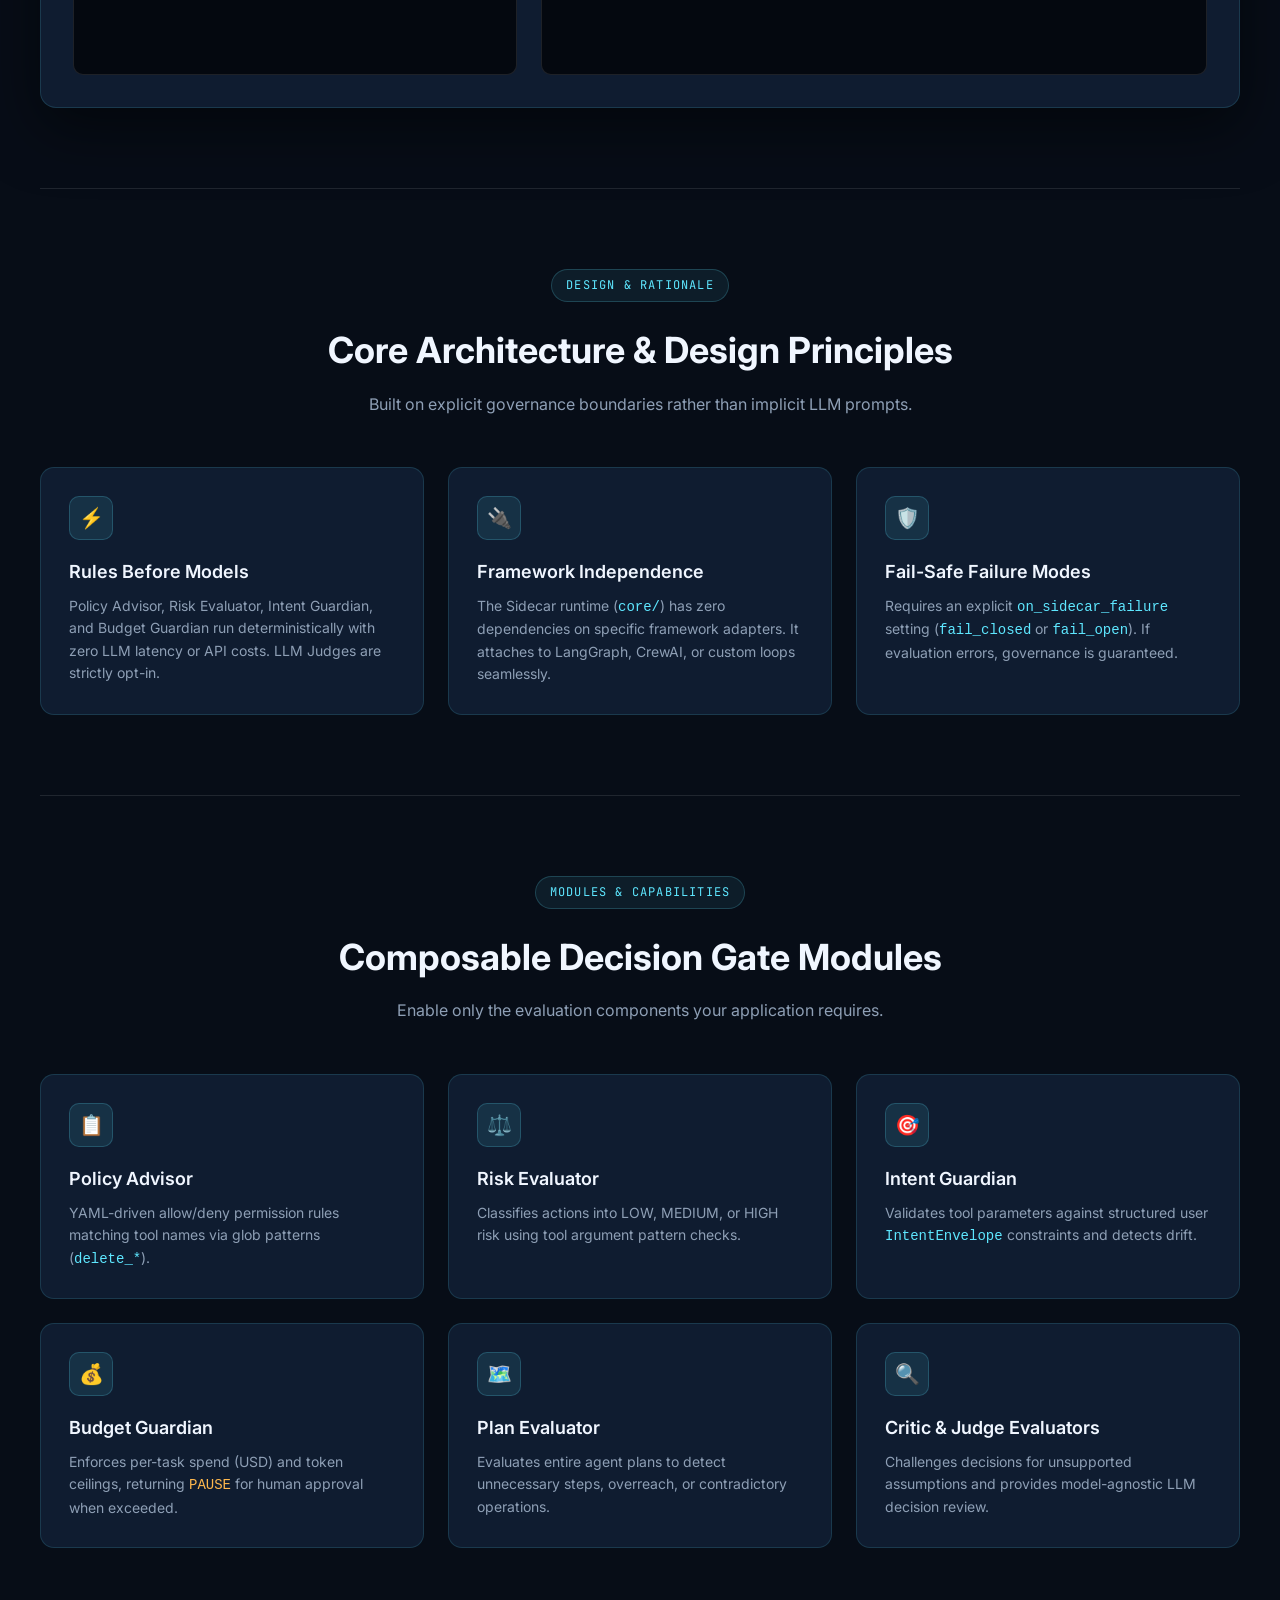
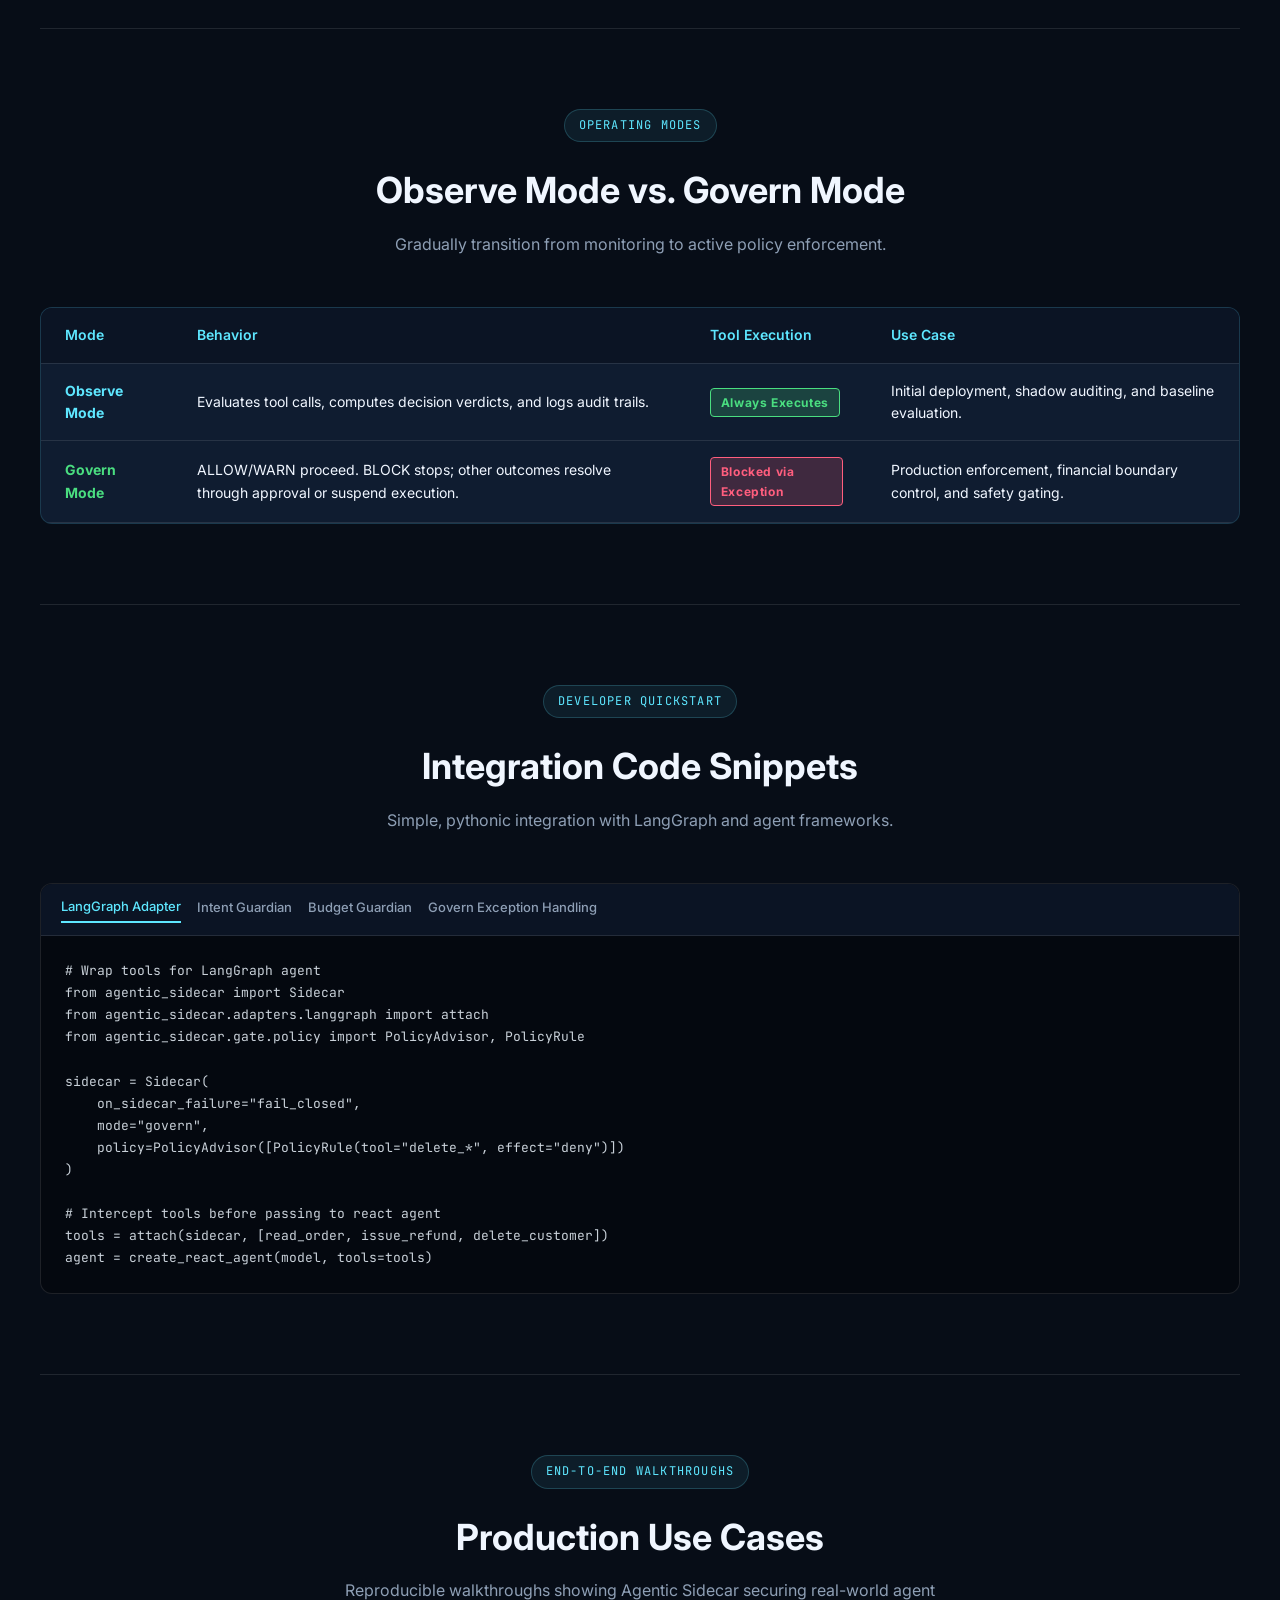
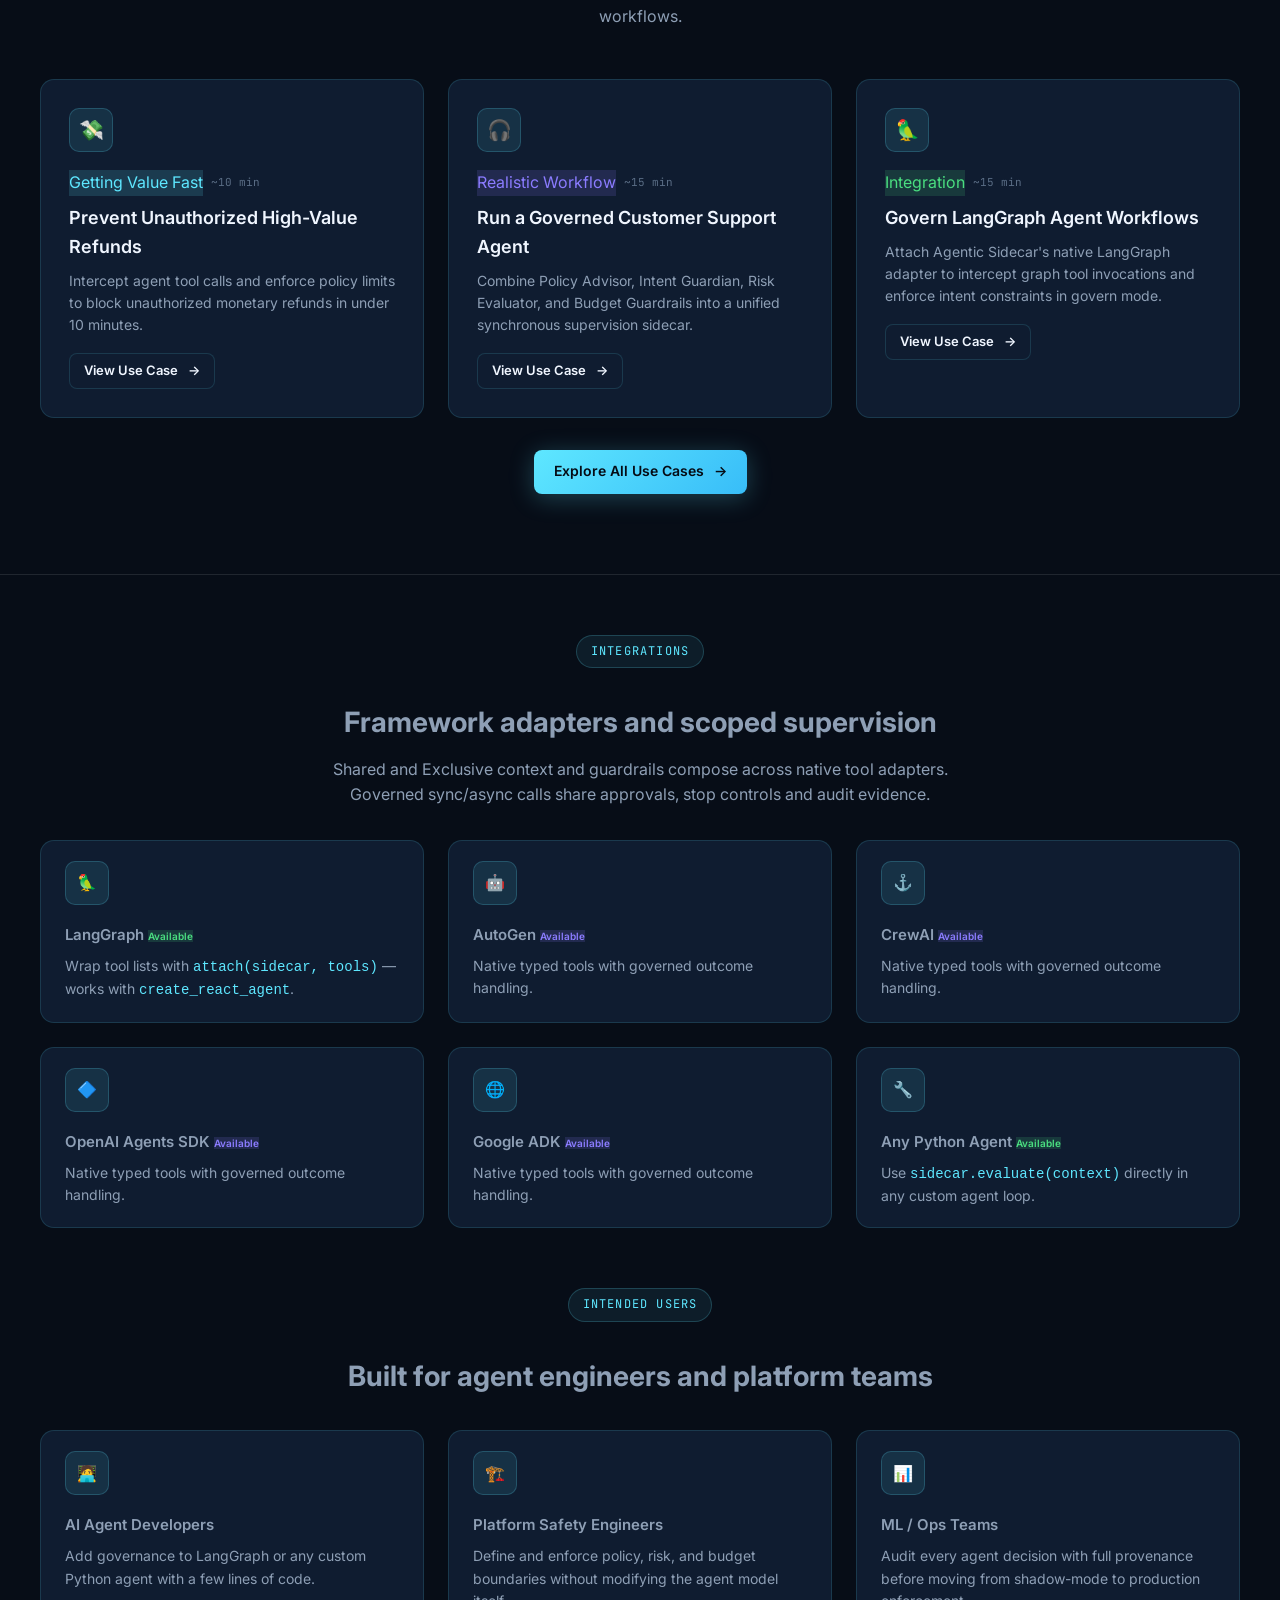
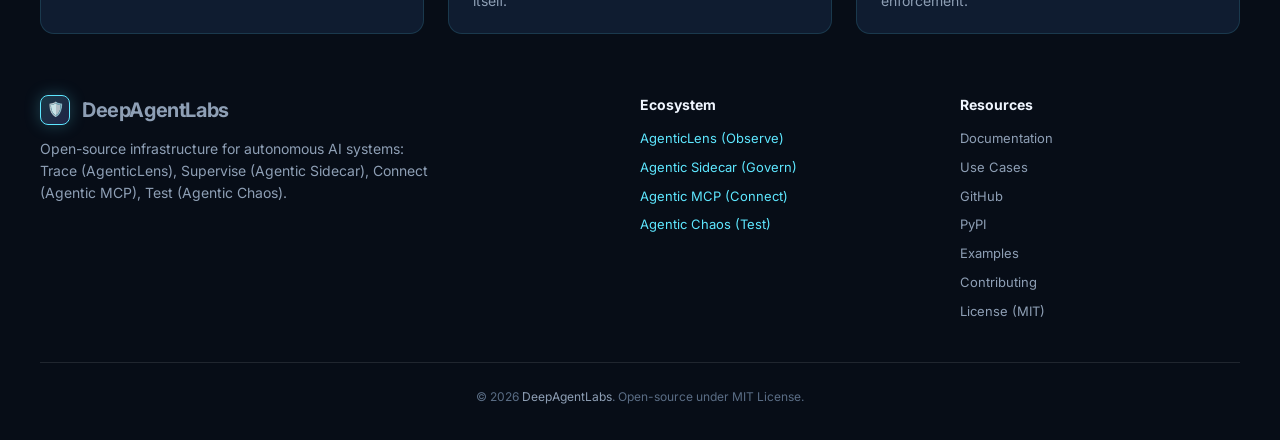
==== commit 9af150d1: "feat(nav): add Product/Docs/Use Cases dropdown tabs to landing navigation - Replace flat nav links w" ====
--- a/index.html
+++ b/index.html
@@ -28,14 +28,50 @@
       DeepAgentLabs
     </a>
     <nav class="nav-links" aria-label="Main navigation">
-      <a href="docs/">Docs</a>
-      <a href="usecases/">Use cases</a>
-      <a href="#playground">Live Demo</a>
-      <a href="#architecture">Architecture</a>
-      <a href="#modules">Capabilities</a>
-      <a href="#quickstart">Quickstart</a>
-      <a href="#usecases">Use Cases</a>
-      <a href="#ecosystem">Ecosystem</a>
+      <div class="nav-item" data-nav>
+        <a class="nav-tab" href="#top">Product</a>
+        <button class="nav-caret" type="button" aria-expanded="false" aria-controls="menu-product" aria-label="Show Product menu">
+          <svg viewBox="0 0 12 12" aria-hidden="true" focusable="false"><path d="M2 4l4 4 4-4" fill="none" stroke="currentColor" stroke-width="1.6" stroke-linecap="round" stroke-linejoin="round"/></svg>
+        </button>
+        <div class="nav-menu" id="menu-product" role="menu" aria-label="Product">
+          <a role="menuitem" href="#top">Overview</a>
+          <a role="menuitem" href="#playground">Live Demo</a>
+          <a role="menuitem" href="#architecture">Architecture</a>
+          <a role="menuitem" href="#modules">Capabilities</a>
+          <a role="menuitem" href="#modes">Observe vs Govern</a>
+          <a role="menuitem" href="#quickstart">Quickstart</a>
+          <a role="menuitem" href="#ecosystem">Ecosystem</a>
+        </div>
+      </div>
+      <div class="nav-item" data-nav>
+        <a class="nav-tab" href="docs/">Docs</a>
+        <button class="nav-caret" type="button" aria-expanded="false" aria-controls="menu-docs" aria-label="Show Docs menu">
+          <svg viewBox="0 0 12 12" aria-hidden="true" focusable="false"><path d="M2 4l4 4 4-4" fill="none" stroke="currentColor" stroke-width="1.6" stroke-linecap="round" stroke-linejoin="round"/></svg>
+        </button>
+        <div class="nav-menu" id="menu-docs" role="menu" aria-label="Docs">
+          <a role="menuitem" href="docs/">Documentation home</a>
+          <a role="menuitem" href="docs/getting-started/">Getting started</a>
+          <a role="menuitem" href="docs/architecture/">Architecture</a>
+          <a role="menuitem" href="docs/features/">Features</a>
+          <a role="menuitem" href="docs/configuration/">Configuration</a>
+          <a role="menuitem" href="docs/api-reference/">API reference</a>
+          <a role="menuitem" href="docs/cli-reference/">CLI reference</a>
+          <a role="menuitem" href="docs/integrations/">Integrations</a>
+          <a role="menuitem" href="docs/examples/">Examples</a>
+        </div>
+      </div>
+      <div class="nav-item" data-nav>
+        <a class="nav-tab" href="https://deepagentlabs.io/agentic-sidecar/usecases/">Use Cases</a>
+        <button class="nav-caret" type="button" aria-expanded="false" aria-controls="menu-usecases" aria-label="Show Use Cases menu">
+          <svg viewBox="0 0 12 12" aria-hidden="true" focusable="false"><path d="M2 4l4 4 4-4" fill="none" stroke="currentColor" stroke-width="1.6" stroke-linecap="round" stroke-linejoin="round"/></svg>
+        </button>
+        <div class="nav-menu" id="menu-usecases" role="menu" aria-label="Use Cases">
+          <a role="menuitem" href="https://deepagentlabs.io/agentic-sidecar/usecases/">All use cases</a>
+          <a role="menuitem" href="usecases/prevent-unauthorized-refunds/">Prevent Unauthorized Refunds</a>
+          <a role="menuitem" href="usecases/governed-customer-support-agent/">Governed Customer Support Agent</a>
+          <a role="menuitem" href="usecases/govern-langgraph-agent-workflows/">Govern LangGraph Workflows</a>
+        </div>
+      </div>
     </nav>
 
     <a class="button button-small button-ghost" href="https://github.com/DeepAgentLabs/agentic-sidecar" target="_blank" rel="noopener">
--- a/site.css
+++ b/site.css
@@ -102,9 +102,49 @@
   color: var(--text-muted);
   font-size: 14px;
   font-weight: 500;
+  align-items: center;
 }
 .nav-links a { transition: color 0.2s; }
 .nav-links a:hover { color: var(--cyan); }
+
+/* Dropdown tabs: Product / Docs / Use Cases */
+.nav-item { position: relative; display: inline-flex; align-items: center; }
+.nav-tab { color: var(--text-muted); font-size: 14px; font-weight: 600; padding: 8px 2px; white-space: nowrap; }
+.nav-item:hover > .nav-tab, .nav-item:focus-within > .nav-tab, .nav-item.is-open > .nav-tab { color: var(--cyan); }
+.nav-caret { display: inline-flex; align-items: center; justify-content: center; width: 22px; height: 22px; margin-left: 3px; color: var(--text-muted); border-radius: 6px; transition: color 0.2s; }
+.nav-caret svg { width: 12px; height: 12px; transition: transform 0.2s ease; }
+.nav-caret:hover, .nav-item.is-open .nav-caret { color: var(--cyan); }
+.nav-item.is-open .nav-caret svg { transform: rotate(180deg); }
+.nav-tab:focus-visible, .nav-caret:focus-visible { outline: 2px solid var(--cyan); outline-offset: 3px; border-radius: 6px; }
+.nav-menu {
+  position: absolute;
+  top: calc(100% + 14px);
+  left: 0;
+  min-width: 236px;
+  max-height: 70vh;
+  overflow-y: auto;
+  padding: 8px;
+  background: var(--panel);
+  border: 1px solid var(--panel-border);
+  border-radius: 12px;
+  box-shadow: 0 20px 50px rgba(0, 0, 0, 0.5);
+  display: flex;
+  flex-direction: column;
+  gap: 2px;
+  opacity: 0;
+  visibility: hidden;
+  transform: translateY(8px);
+  transition: opacity 0.15s ease, transform 0.15s ease, visibility 0.15s;
+  z-index: 120;
+}
+.nav-item:last-child .nav-menu { left: auto; right: 0; }
+.nav-item.is-open > .nav-menu { opacity: 1; visibility: visible; transform: translateY(0); }
+@media (hover: hover) and (pointer: fine) {
+  .nav-item:hover > .nav-menu { opacity: 1; visibility: visible; transform: translateY(0); }
+}
+.nav-menu a { padding: 9px 12px; border-radius: 8px; font-size: 13.5px; font-weight: 500; color: var(--text-muted); white-space: nowrap; }
+.nav-menu a:hover, .nav-menu a:focus-visible { background: var(--panel-hover); color: var(--cyan); }
+.nav-menu a:focus-visible { outline: 2px solid var(--cyan); outline-offset: -2px; }
 
 .button {
   border: 1px solid var(--panel-border);
@@ -497,4 +537,13 @@
   .hero { grid-template-columns: 1fr; gap: 40px; }
   .demo-grid { grid-template-columns: 1fr; }
   .footer-grid { grid-template-columns: 1fr; }
-}
+  .nav {
+    height: auto;
+    flex-wrap: wrap;
+    gap: 12px 16px;
+    padding-block: 12px;
+    justify-content: flex-start;
+  }
+  .nav-links { gap: 18px; flex-wrap: wrap; }
+  .nav-menu { min-width: 200px; max-height: 50vh; }
+}
